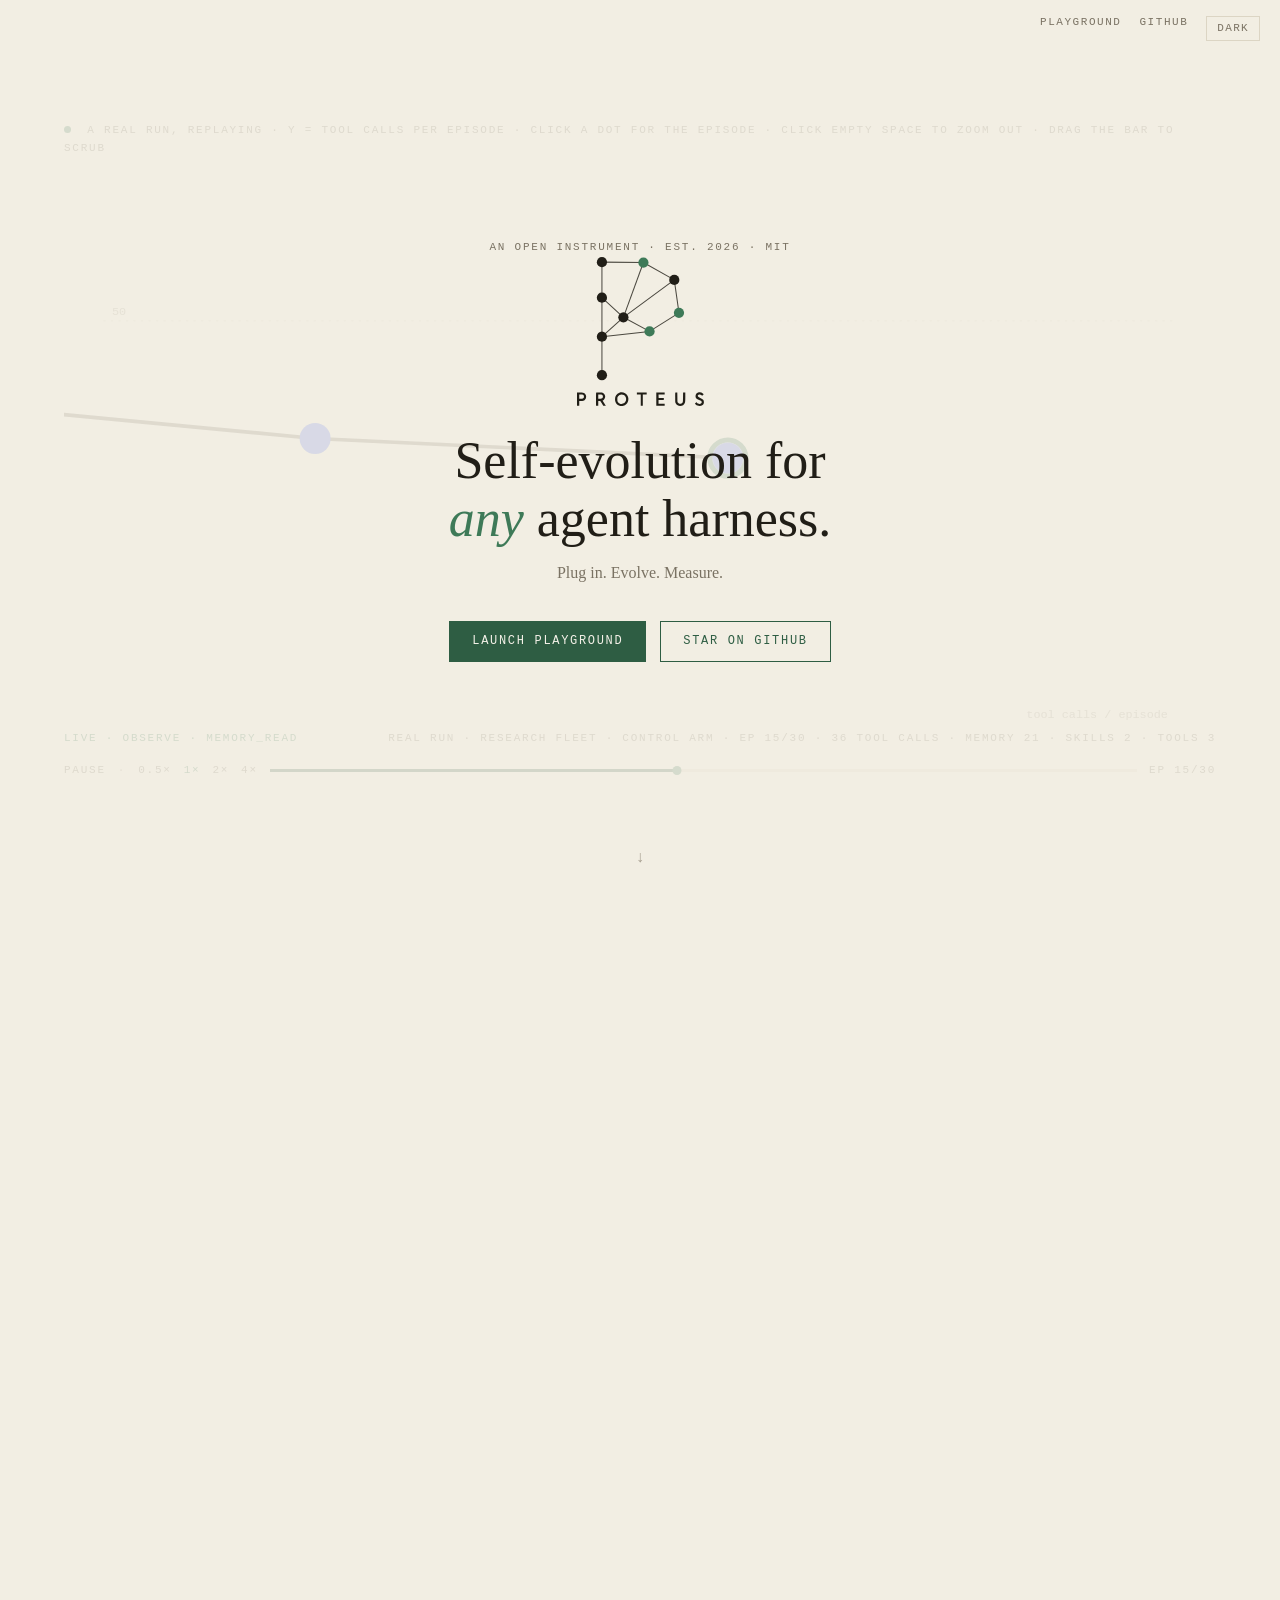
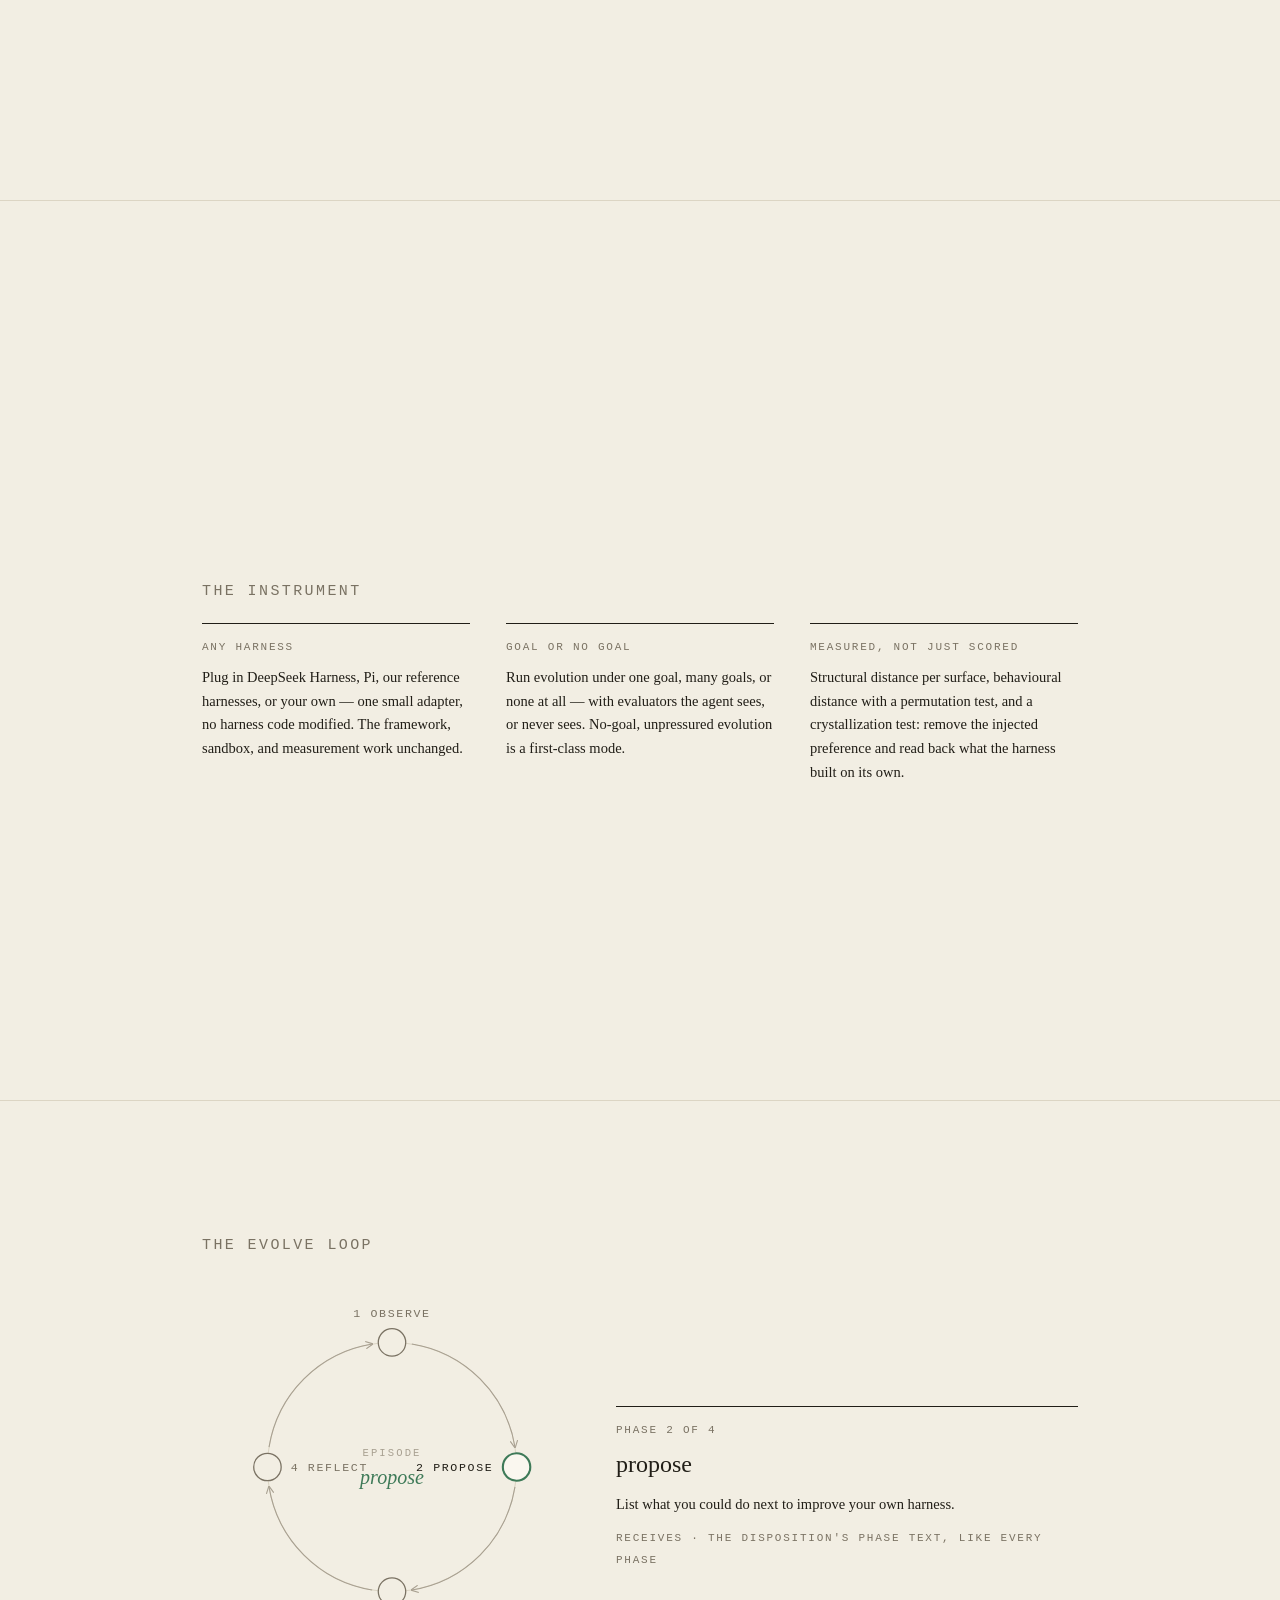
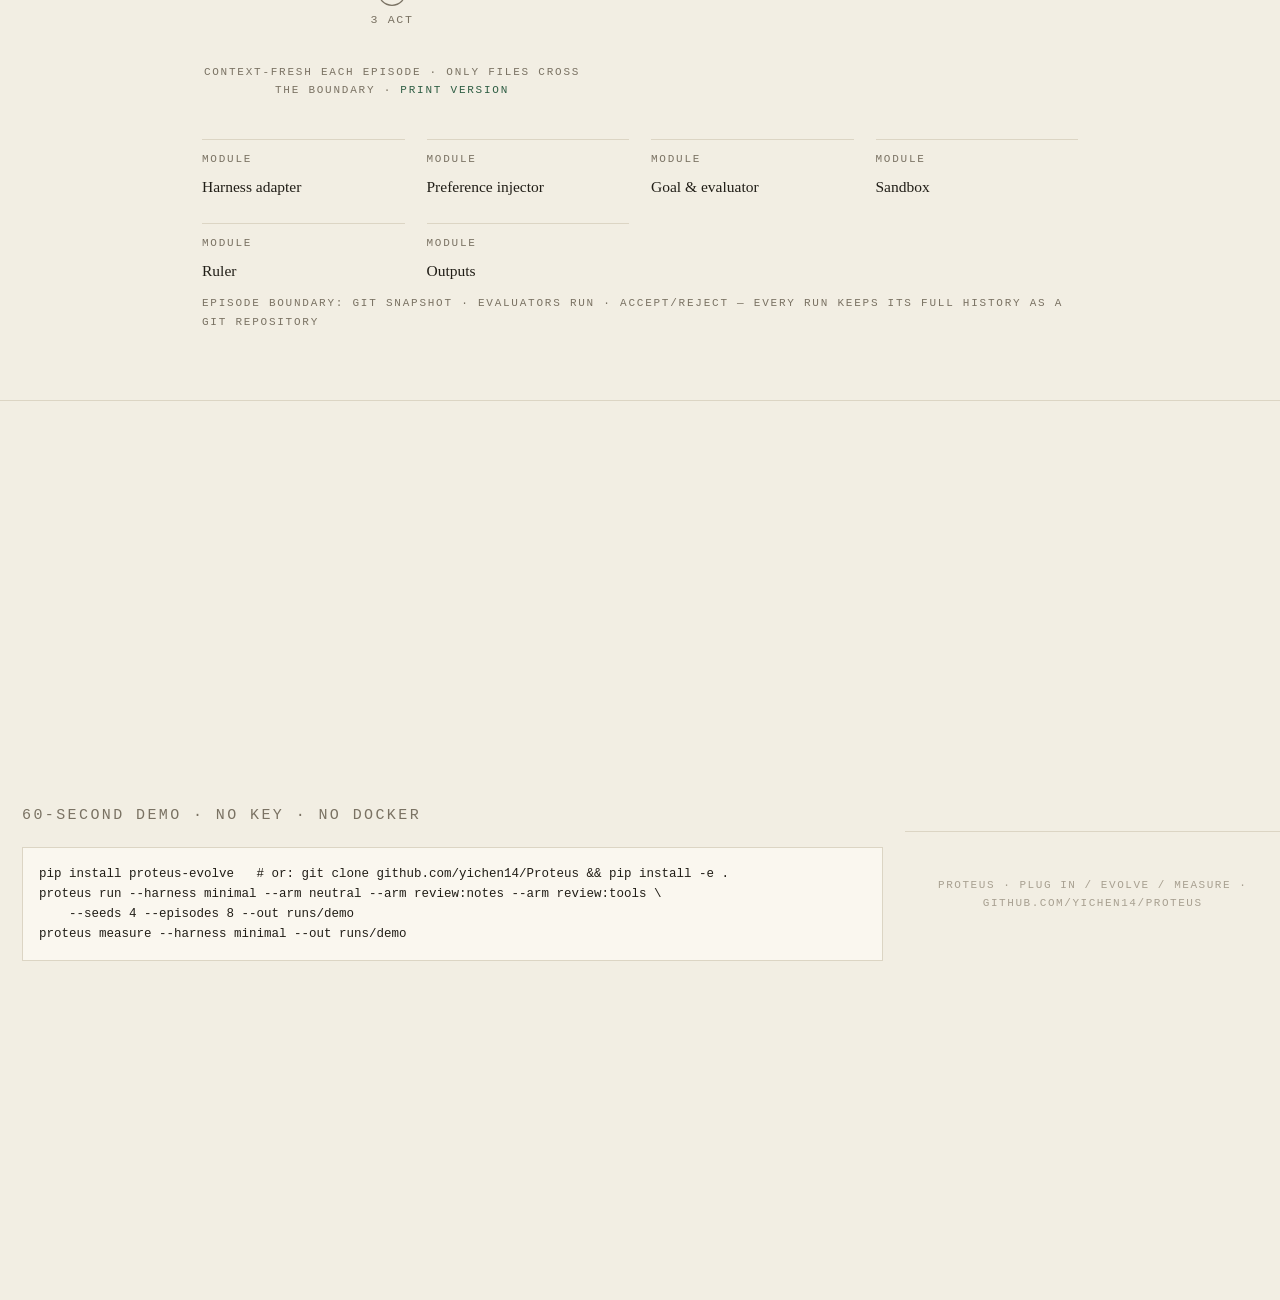
==== web/static/index.html @ ce8473a8 "Episode view: bigger disc, live vs finished, measurement that accrues, prompt beside the dot Four th" ====
<!doctype html>
<html lang="en">
<head>
<meta charset="utf-8">
<meta name="viewport" content="width=device-width, initial-scale=1">
<title>Proteus — self-evolution for any agent harness</title>
<link rel="stylesheet" href="assets/site.css">
<style>
html { scroll-snap-type:y mandatory }
section.snap { height:100vh; scroll-snap-align:start; position:relative;
  display:flex; flex-direction:column; align-items:center; justify-content:center }
#corner-nav { position:fixed; top:16px; right:20px; z-index:40; display:flex; gap:18px }
#corner-nav a { font:11px "SF Mono",ui-monospace,monospace; letter-spacing:.14em;
  text-transform:uppercase; color:var(--soft) }
#corner-nav a:hover { color:var(--anchor) }

/* the full-viewport stage: behind the hero, front for the trace section */
#stage { position:fixed; inset:0; z-index:1; opacity:.16; pointer-events:none;
  transition:opacity .8s cubic-bezier(.32,.72,0,1);
  display:flex; flex-direction:column; justify-content:center; padding:8vh 5vw }
body.trace-front #stage { opacity:1; pointer-events:auto }
#traj { width:100%; max-height:62vh; display:block }
#traj .axis { stroke:var(--rule) }
#traj .tline { stroke:var(--soft); fill:none; stroke-width:1.2 }
#traj circle { cursor:pointer }
#traj circle.cur { animation:breathe 3.4s cubic-bezier(.4,0,.6,1) infinite;
  transform-box:fill-box; transform-origin:50% 50%; will-change:transform,opacity }
@keyframes breathe {
  0%,100% { transform:scale(.8);  opacity:.5 }
  50%     { transform:scale(1.9); opacity:1 }
}
#traj circle.halo { fill:none; stroke:var(--anchor-hi); stroke-width:2;
  transform-box:fill-box; transform-origin:50% 50%; pointer-events:none;
  animation:halo 3.4s cubic-bezier(.4,0,.6,1) infinite }
@keyframes halo {
  0%,100% { transform:scale(1);   opacity:.5 }
  50%     { transform:scale(3.2); opacity:0 }
}
#stage-cap { display:flex; justify-content:space-between; gap:20px; flex-wrap:wrap }
#tick-line { min-height:20px; color:var(--anchor-hi) }
#live-card { position:absolute; width:min(330px, 34vw); pointer-events:none;
  opacity:0; transition:opacity .5s; border-left:2px solid var(--anchor-hi);
  padding:2px 0 2px 14px }
body.trace-front #live-card { opacity:1 }
#live-card .lc-prompt { font:italic 15px/1.5 "Iowan Old Style",Palatino,Georgia,serif;
  color:var(--ink); margin:6px 0 10px }
#live-card .lc-sub { color:var(--dim) }
#live-card .art { font:12px/1.7 "SF Mono",ui-monospace,monospace; color:var(--soft);
  white-space:nowrap; overflow:hidden; text-overflow:ellipsis }
#live-card .art b { color:var(--anchor-hi); font-weight:400 }
.hero-sec { z-index:2; text-align:center; pointer-events:none }
.hero-sec > * { pointer-events:auto }
.hero-sec .down { position:absolute; bottom:30px; left:50%;
  transform:translateX(-50%); color:var(--dim); animation:bob 2.4s infinite;
  pointer-events:none }
@keyframes bob { 0%,100%{transform:translate(-50%,0)} 50%{transform:translate(-50%,8px)} }
@keyframes pulse { 0%,100%{opacity:1} 50%{opacity:.25} }
@media (prefers-reduced-motion: reduce) {
  .hero-sec .down, #traj circle.cur, #traj circle.halo, .sp-dot { animation:none }
  #traj circle.halo { display:none } }
.trace-hint { position:absolute; top:9vh; left:5vw; z-index:2; pointer-events:none;
  opacity:0; transition:opacity .8s }
body.trace-front .trace-hint { opacity:1 }
.rest { position:relative; z-index:2; background:var(--bg) }
section.page { height:100vh; scroll-snap-align:start; overflow-y:auto;
  display:flex; align-items:center; background:var(--bg);
  border-top:1px solid var(--rule); position:relative; z-index:2 }
section.page > .wrap { width:100% }
.sp-dot { width:7px; height:7px; border-radius:50%; background:var(--anchor-hi);
  display:inline-block; margin-right:8px;
  animation:breathe-dot 3.4s cubic-bezier(.4,0,.6,1) infinite }
@keyframes breathe-dot {
  0%,100% { transform:scale(.62); opacity:.5;  box-shadow:0 0 0 0 var(--anchor-hi) }
  50%     { transform:scale(1.15); opacity:1;  box-shadow:0 0 9px 1px var(--anchor-hi) }
}
</style>
</head>
<body>
<nav id="corner-nav">
  <a href="playground.html">Playground</a>
  <a href="https://github.com/yichen14/Proteus">GitHub</a>
  <button id="theme-btn" type="button" aria-label="switch theme"></button>
</nav>

<div id="stage">
  <div class="micro" style="margin-bottom:14px"><span class="sp-dot"></span>
    a real run, replaying · y = tool calls per episode · click a dot for the episode ·
    click empty space to zoom out · drag the bar to scrub</div>
  <svg id="traj" viewBox="0 0 1000 520" aria-label="evolution trajectory">
    <g id="tj-overlay"></g><g id="tj-world"></g></svg>
  <div id="live-card">
    <div class="micro"><span class="sp-dot"></span><span id="lc-head"></span></div>
    <div class="lc-prompt" id="lc-prompt"></div>
    <div class="micro lc-sub">acting on</div>
    <div id="lc-arts"></div>
  </div>
  <div id="stage-cap">
    <span class="micro" id="tick-line"></span>
    <span class="micro" id="case-foot"></span>
  </div>
  <div id="transport">
    <a href="#" id="pp" class="micro tbtn">pause</a>
    <span class="micro tsep">·</span>
    <a href="#" class="micro tbtn spd" data-s="0.5">0.5×</a>
    <a href="#" class="micro tbtn spd on" data-s="1">1×</a>
    <a href="#" class="micro tbtn spd" data-s="2">2×</a>
    <a href="#" class="micro tbtn spd" data-s="4">4×</a>
    <div id="scrub"><i id="scrub-fill"></i><b id="scrub-knob"></b></div>
    <span class="micro" id="scrub-lab"></span>
  </div>
</div>

<section class="snap hero-sec">
  <div class="kicker micro">an open instrument · est. 2026 · MIT</div>
  <svg class="mark lockup" viewBox="0 0 621 734" role="img" aria-label="Proteus">
  <title>Proteus</title>
  <style>
    .mark line { stroke: currentColor; stroke-width: 5; opacity: .8; stroke-linecap: round }
    .mark circle { fill: currentColor }
    .mark circle.a { fill: var(--logo-accent, #3E7A58) }
    .mark path { fill: currentColor }
  </style>
  <g transform="translate(92.0 0)">
    <g fill="none">
      <line x1="30" y1="30" x2="233" y2="32"/>
      <line x1="30" y1="30" x2="30" y2="204"/>
      <line x1="233" y1="32" x2="384" y2="117"/>
      <line x1="233" y1="32" x2="135" y2="300"/>
      <line x1="384" y1="117" x2="407" y2="278"/>
      <line x1="384" y1="117" x2="135" y2="300"/>
      <line x1="30" y1="204" x2="135" y2="300"/>
      <line x1="30" y1="204" x2="30" y2="395"/>
      <line x1="407" y1="278" x2="263" y2="369"/>
      <line x1="135" y1="300" x2="263" y2="369"/>
      <line x1="135" y1="300" x2="30" y2="395"/>
      <line x1="263" y1="369" x2="30" y2="395"/>
      <line x1="30" y1="395" x2="30" y2="583"/>
    </g>
    <circle cx="30" cy="30" r="25"/>
    <circle cx="233" cy="32" r="25" class="a"/>
    <circle cx="384" cy="117" r="25"/>
    <circle cx="30" cy="204" r="25"/>
    <circle cx="407" cy="278" r="25" class="a"/>
    <circle cx="135" cy="300" r="25"/>
    <circle cx="263" cy="369" r="25" class="a"/>
    <circle cx="30" cy="395" r="25"/>
    <circle cx="30" cy="583" r="25"/>
  </g>
  <g transform="translate(0.0 667.0)">
    <g transform="translate(-18.000000,77.058488) scale(0.100000,-0.100000)">
      <path d="M2253 751 c-135 -46 -213 -162 -213 -316 0 -229 195 -380 413 -321
207 56 305 296 199 490 -75 137 -246 200 -399 147z m225 -117 c78 -46 126
-165 102 -256 -50 -191 -291 -237 -398 -76 -24 38 -27 50 -27 132 0 84 2 94
29 134 67 98 190 126 294 66z"/>
      <path d="M6108 760 c-76 -23 -128 -95 -128 -177 0 -86 50 -139 175 -188 90
-35 114 -50 126 -82 21 -55 -35 -113 -107 -113 -35 0 -112 37 -127 61 -17 27
-28 24 -66 -15 l-33 -34 42 -41 c89 -86 249 -96 336 -19 48 42 64 77 64 138 0
100 -36 140 -180 201 -94 39 -120 62 -120 106 0 75 119 97 184 34 l32 -31 38
39 37 38 -42 37 c-61 52 -151 70 -231 46z"/>
      <path d="M180 435 l0 -325 55 0 55 0 0 120 0 120 83 0 c98 0 146 12 187 47 94
78 93 245 -1 315 -54 40 -93 48 -240 48 l-139 0 0 -325z m290 210 c37 -19 50
-43 50 -92 -1 -73 -46 -103 -152 -103 l-78 0 0 105 0 105 75 0 c48 0 87 -6
105 -15z"/>
      <path d="M1118 754 c-5 -4 -8 -151 -8 -326 l0 -318 55 0 55 0 0 120 0 120 49
0 49 0 74 -120 73 -120 63 0 64 0 -23 38 c-13 20 -49 77 -80 127 l-58 89 39
23 c49 30 90 108 90 173 0 62 -35 127 -89 165 -42 30 -44 30 -194 33 -84 2
-155 0 -159 -4z m281 -108 c49 -26 66 -99 35 -145 -24 -34 -74 -51 -149 -51
l-65 0 0 105 0 105 75 0 c46 0 87 -6 104 -14z"/>
      <path d="M3110 710 l0 -50 95 0 95 0 0 -275 0 -275 50 0 50 0 0 275 0 275 95
0 95 0 0 50 0 50 -240 0 -240 0 0 -50z"/>
      <path d="M4060 435 l0 -325 205 0 205 0 0 50 0 50 -150 0 -150 0 0 90 0 89
128 3 127 3 3 47 3 47 -128 3 -128 3 -3 83 -3 82 151 0 150 0 0 50 0 50 -205
0 -205 0 0 -325z"/>
      <path d="M4988 753 c-2 -5 -4 -111 -3 -238 1 -220 2 -232 24 -278 97 -198 393
-174 456 37 11 37 15 105 15 268 l0 218 -54 0 -55 0 -3 -232 c-3 -209 -5 -236
-22 -261 -54 -80 -178 -79 -228 2 -22 34 -23 48 -26 264 l-4 227 -48 0 c-27 0
-50 -3 -52 -7z"/>
    </g>
  </g>
</svg>
  <h1 style="font-size:clamp(30px,4.6vw,52px);font-weight:400;line-height:1.12;
    margin:26px auto 12px;max-width:20ch;text-wrap:balance">
    Self-evolution for <em style="font-style:italic;color:var(--anchor-hi)">any</em>
    agent harness.</h1>
  <div class="slog" style="color:var(--soft)">Plug in. Evolve. Measure.</div>
  <div class="cta" style="margin-top:34px;display:flex;gap:14px;justify-content:center">
    <a class="btn primary" href="playground.html">Launch Playground</a>
    <a class="btn" href="https://github.com/yichen14/Proteus">Star on GitHub</a>
  </div>
  <div class="down">↓</div>
</section>

<section class="snap" id="trace-sec">
  <div class="trace-hint">
    <div class="micro">the specimen · research fleet · control arm — no goal,
      no injected preference</div>
    <div class="micro" style="margin-top:4px;color:var(--dim)">click any dot to step
      inside an episode · scroll on for the instrument</div>
  </div>
</section>

<section class="page"><div class="wrap">
  <h2>The instrument</h2>
  <div class="grid">
    <div class="card">
      <h3>Any harness</h3>
      Plug in DeepSeek Harness, Pi, our reference harnesses, or your own — one small
      adapter, no harness code modified. The framework, sandbox, and measurement work
      unchanged.
    </div>
    <div class="card">
      <h3>Goal or no goal</h3>
      Run evolution under one goal, many goals, or none at all — with evaluators the agent
      sees, or never sees. No-goal, unpressured evolution is a first-class mode.
    </div>
    <div class="card">
      <h3>Measured, not just scored</h3>
      Structural distance per surface, behavioural distance with a permutation test, and a
      crystallization test: remove the injected preference and read back what the harness
      built on its own.
    </div>
  </div>

  
  </div></section>

<section class="page"><div class="wrap">
  <h2>The evolve loop</h2>
  <div class="loop-wrap">
    <div class="loop-stage">
      <svg id="loop-svg" viewBox="0 0 360 360" aria-label="observe, propose, act, reflect cycle">
        <circle cx="180" cy="180" r="118" fill="none" stroke="var(--rule)" stroke-width="1"/>
        <g id="loop-arrows"></g>
        <g id="loop-nodes"></g>
        <text x="180" y="170" text-anchor="middle" class="loop-ep micro">EPISODE</text>
        <text x="180" y="196" text-anchor="middle" id="loop-phase" class="loop-cur"></text>
      </svg>
      <div class="micro" style="text-align:center; margin-top:6px">
        context-fresh each episode · only files cross the boundary ·
        <a href="assets/proteus-architecture.png">print version</a></div>
    </div>
    <div class="loop-detail">
      <div class="micro" id="d-kind"></div>
      <div class="d-title" id="d-title"></div>
      <p id="d-body"></p>
      <div class="micro" id="d-plug"></div>
    </div>
  </div>

  <div class="mod-rail" id="mods"></div>
  <div class="micro" style="margin-top:10px">episode boundary: git snapshot · evaluators
  run · accept/reject — every run keeps its full history as a git repository</div>

<style>
.loop-wrap { display:grid; grid-template-columns:minmax(280px,380px) 1fr; gap:34px;
  align-items:center }
@media (max-width:760px){ .loop-wrap { grid-template-columns:1fr } }
#loop-svg { width:100%; display:block }
.loop-ep { fill:var(--dim); font-size:10px; letter-spacing:.2em }
.loop-cur { fill:var(--anchor-hi); font-size:19px;
  font-family:"Iowan Old Style",Palatino,Georgia,serif; font-style:italic }
.loop-node { cursor:pointer }
.loop-node circle { fill:var(--bg); stroke:var(--soft); stroke-width:1.2;
  transition:all .25s }
.loop-node text { fill:var(--soft); font-size:11px; letter-spacing:.14em;
  font-family:"SF Mono",ui-monospace,monospace; text-transform:uppercase }
.loop-node.on circle { stroke:var(--anchor-hi); stroke-width:2; fill:var(--panel) }
.loop-node.on text { fill:var(--ink) }
.loop-node.lit circle { stroke:var(--anchor-hi); stroke-dasharray:3 3 }
#loop-arrows path { stroke:var(--dim); fill:none; stroke-width:1;
  marker-end:url(#arr) }
.loop-detail { border-top:1px solid var(--ink); padding-top:14px; min-height:150px }
.d-title { font-size:24px; margin:6px 0 8px;
  font-family:"Iowan Old Style",Palatino,Georgia,serif }
.loop-detail p { font-size:14.5px; margin-bottom:10px }
#d-plug { line-height:2 }
.mod-rail { display:grid; grid-template-columns:repeat(auto-fit,minmax(200px,1fr));
  gap:22px; margin-top:40px }
.mod { border-top:1px solid var(--rule); padding-top:10px; cursor:pointer;
  transition:border-color .2s }
.mod:hover, .mod.on { border-top-color:var(--anchor) }
.mod .micro { display:block; margin-bottom:6px }
.mod .m-name { font-size:15.5px;
  font-family:"Iowan Old Style",Palatino,Georgia,serif }
</style>
<script>
const PHASES = [
  {k:"observe", body:"Take stock of the harness you woke up in — what is here, what state it is in.",
   plug:"receives · evaluator scores from the last episode, when visibility = observe"},
  {k:"propose", body:"List what you could do next to improve your own harness.",
   plug:"receives · the disposition's phase text, like every phase"},
  {k:"act", body:"Pick one proposal and carry it out by editing your own harness.",
   plug:"receives · the goal text, when a goal is configured"},
  {k:"reflect", body:"Decide what to carry forward. Only files survive to the next episode.",
   plug:"followed by · git snapshot → evaluators → accept/reject"},
];
const MODS = [
  {n:"Harness adapter", lit:[0,1,2,3],
   b:"One small class runs the four phases on any harness — minimal, llm, dsh, pi, aki, or yours via --harness module:Class. No harness code modified.",
   p:"runs · every phase"},
  {n:"Preference injector", lit:[0,1,2,3],
   b:"A removable disposition installed at episode 0: review:<surface>, record:<surface>, or custom text — carried as a marked block the harness reads natively.",
   p:"touches · every phase, removable for the swap test"},
  {n:"Goal & evaluator", lit:[0,2],
   b:"No goal, one goal, or many. Evaluators score every episode; the agent sees the score in observe — or never. An outer loop can reject regressions.",
   p:"goal → act · visible scores → observe"},
  {n:"Sandbox", lit:[2],
   b:"Episodes run in prepared, pinned containers (environments/): the harness in the image, the evolving workspace always a mount, network declared per environment.",
   p:"contains · act, where authored code runs"},
  {n:"Ruler", lit:[3],
   b:"Structural distance per surface, behavioural distance with a permutation test, and crystallization: remove the disposition, read back what survived.",
   p:"reads · every episode boundary, same ruler for every condition"},
  {n:"Outputs", lit:[3],
   b:"One git commit per episode — export or push the evolution history. A live tracker shows progress and the identity fabric while the sweep runs.",
   p:"emits · git history + live fabric"},
];
const CX=180, CY=180, R=118;
const pos = i => { const a = -Math.PI/2 + i*Math.PI/2;
  return [CX+R*Math.cos(a), CY+R*Math.sin(a)]; };
const nodesG = document.getElementById("loop-nodes");
const arrowsG = document.getElementById("loop-arrows");
const svg = document.getElementById("loop-svg");
svg.insertAdjacentHTML("afterbegin",
  `<defs><marker id="arr" viewBox="0 0 8 8" refX="7" refY="4" markerWidth="7"
    markerHeight="7" orient="auto"><path d="M0,0 L8,4 L0,8" fill="none"
    stroke="var(--dim)" stroke-width="1.2"/></marker></defs>`);
PHASES.forEach((p,i) => {
  const [x,y] = pos(i);
  const g = document.createElementNS("http://www.w3.org/2000/svg","g");
  g.setAttribute("class","loop-node"); g.dataset.i = i;
  const ly = i===0 ? y-24 : i===2 ? y+30 : y+4;
  const lx = i===1 ? x-22 : i===3 ? x+22 : x;      // side labels sit inside the circle
  const anch = i===1 ? "end" : i===3 ? "start" : "middle";
  g.innerHTML = `<circle cx="${x}" cy="${y}" r="13"/>
    <text x="${lx}" y="${ly}" text-anchor="${anch}">${i+1} ${p.k}</text>`;
  g.addEventListener("click", () => { manual = true; setPhase(i); });
  nodesG.appendChild(g);
  const [x2,y2] = pos((i+1)%4);
  const a1 = -Math.PI/2 + i*Math.PI/2 + 0.16, a2 = a1 + Math.PI/2 - 0.32;
  const p1 = [CX+R*Math.cos(a1), CY+R*Math.sin(a1)];
  const p2 = [CX+R*Math.cos(a2), CY+R*Math.sin(a2)];
  const path = document.createElementNS("http://www.w3.org/2000/svg","path");
  path.setAttribute("d",
    `M${p1[0]},${p1[1]} A${R},${R} 0 0 1 ${p2[0]},${p2[1]}`);
  arrowsG.appendChild(path);
});
let cur = 0, manual = false;
function setPhase(i, fromMod) {
  cur = i;
  [...nodesG.children].forEach((g,j) => {
    g.classList.toggle("on", j===i);
    if (!fromMod) g.classList.remove("lit");
  });
  const p = PHASES[i];
  document.getElementById("loop-phase").textContent = p.k;
  if (!fromMod) {
    document.getElementById("d-kind").textContent = `phase ${i+1} of 4`;
    document.getElementById("d-title").textContent = p.k;
    document.getElementById("d-body").textContent = p.body;
    document.getElementById("d-plug").textContent = p.plug;
    [...document.querySelectorAll(".mod")].forEach(m => m.classList.remove("on"));
  }
}
const modsDiv = document.getElementById("mods");
MODS.forEach((m,mi) => {
  const d = document.createElement("div");
  d.className = "mod";
  d.innerHTML = `<span class="micro">module</span>
    <span class="m-name">${m.n}</span>`;
  const show = () => {
    document.getElementById("d-kind").textContent = "module";
    document.getElementById("d-title").textContent = m.n;
    document.getElementById("d-body").textContent = m.b;
    document.getElementById("d-plug").textContent = m.p;
    [...document.querySelectorAll(".mod")].forEach(x => x.classList.remove("on"));
    d.classList.add("on");
    [...nodesG.children].forEach((g,j) =>
      g.classList.toggle("lit", m.lit.includes(j)));
    manual = true;
  };
  d.addEventListener("mouseenter", () => {
    [...nodesG.children].forEach((g,j) =>
      g.classList.toggle("lit", m.lit.includes(j)));
  });
  d.addEventListener("mouseleave", () => {
    if (!d.classList.contains("on"))
      [...nodesG.children].forEach(g => g.classList.remove("lit"));
  });
  d.addEventListener("click", show);
  modsDiv.appendChild(d);
});
setPhase(0);
if (!matchMedia("(prefers-reduced-motion: reduce)").matches)
  setInterval(() => { if (!manual) setPhase((cur+1)%4); }, 2600);
</script>

  
  </div></section>

<section class="page"><div class="wrap">
  <h2>60-second demo · no key · no docker</h2>
  <pre class="cmd">pip install proteus-evolve   # or: git clone github.com/yichen14/Proteus && pip install -e .
proteus run --harness minimal --arm neutral --arm review:notes --arm review:tools \
    --seeds 4 --episodes 8 --out runs/demo
proteus measure --harness minimal --out runs/demo</pre>
</div>


  <footer class="site">Proteus · plug in / evolve / measure ·
<a href="https://github.com/yichen14/Proteus">github.com/yichen14/Proteus</a></footer></section>


<div id="dome-overlay">
  <div class="dome-top">
    <span class="micro" id="dome-title"></span>
    <span class="dome-nav">
      <a href="#" id="dome-prev">‹ prev</a>
      <a href="#" id="dome-next">next ›</a>
      <a href="#" id="dome-close">✕ close</a>
    </span>
  </div>
  <div class="dome-body">
    <div class="disc" id="dome">
      <div class="micro" id="dome-phase"></div>
      <div class="prompt" id="dome-prompt"></div>
      <div id="dome-feed"></div>
    </div>
    <div class="dome-panels">
      <div class="dome-side">
        <h3>setup</h3>
        <div class="kv" id="dome-setup"></div>
      </div>
      <div class="dome-side">
        <h3>measurement · this episode</h3>
        <div class="kv" id="dome-meas"></div>
      </div>
    </div>
  </div>
</div>



<style>
:root { --s-memory:#4F6DF5 }
.case { display:block; max-width:660px; margin:52px auto 0; text-align:left;
  border:1px solid var(--rule); background:var(--panel); padding:16px 18px 12px;
  text-decoration:none; color:var(--ink) }
.case:hover { border-color:var(--anchor); text-decoration:none }
.sp-head { display:flex; align-items:center; gap:8px; margin-bottom:10px }
.sp-dot { width:7px; height:7px; border-radius:50%; background:var(--anchor-hi);
  animation:pulse 1.6s ease-in-out infinite; flex:none }
@keyframes pulse { 0%,100%{opacity:1} 50%{opacity:.25} }
@media (prefers-reduced-motion: reduce){ .sp-dot{animation:none} }
#traj { width:100%; display:block }
#traj .axis { stroke:var(--rule) }
#traj .tline { stroke:var(--soft); fill:none; stroke-width:1 }
#traj circle { cursor:pointer }
#traj circle.cur { animation:breathe 3.4s cubic-bezier(.4,0,.6,1) infinite;
  transform-box:fill-box; transform-origin:50% 50%; will-change:transform,opacity }
@keyframes breathe {
  0%,100% { transform:scale(.8);  opacity:.5 }
  50%     { transform:scale(1.9); opacity:1 }
}
#traj circle.halo { fill:none; stroke:var(--anchor-hi); stroke-width:2;
  transform-box:fill-box; transform-origin:50% 50%; pointer-events:none;
  animation:halo 3.4s cubic-bezier(.4,0,.6,1) infinite }
@keyframes halo {
  0%,100% { transform:scale(1);   opacity:.5 }
  50%     { transform:scale(3.2); opacity:0 }
}
#tick-line { min-height:17px; color:var(--anchor-hi) }
.sp-foot { margin-top:8px; color:var(--dim) }
#transport { display:flex; align-items:center; gap:12px; margin-top:14px }
.tbtn { color:var(--soft) } .tbtn:hover { color:var(--anchor); text-decoration:none }
.tbtn.on { color:var(--anchor-hi) }
.tsep { color:var(--dim) }
#scrub { flex:1; height:14px; display:flex; align-items:center; cursor:pointer;
  position:relative; min-width:160px; touch-action:none }
#scrub::before { content:""; position:absolute; left:0; right:0; height:3px;
  background:var(--rule) }
#scrub-fill { position:absolute; left:0; height:3px; background:var(--anchor);
  width:0 }
#scrub-knob { position:absolute; width:9px; height:9px; border-radius:50%;
  background:var(--anchor-hi); transform:translateX(-50%); left:0 }

#dome-overlay { position:fixed; inset:0; background:var(--bg); z-index:50;
  display:flex; flex-direction:column; padding:18px 22px; overflow-y:auto;
  visibility:hidden; opacity:0;
  transition:opacity .45s cubic-bezier(.32,.72,0,1), visibility 0s .45s }
#dome-overlay.on { visibility:visible; opacity:1; transition:opacity .45s
  cubic-bezier(.32,.72,0,1) }
#dome-overlay .dome-top, #dome-overlay .dome-body { opacity:0;
  transform:translateY(12px);
  transition:opacity .5s cubic-bezier(.32,.72,0,1), transform .5s
  cubic-bezier(.32,.72,0,1) }
#dome-overlay.in .dome-top, #dome-overlay.in .dome-body { opacity:1;
  transform:none }
#zoom-ghost { position:fixed; border-radius:50%; border:1px solid var(--soft);
  background:var(--panel); z-index:60; pointer-events:none;
  transition:all .62s cubic-bezier(.32,.72,0,1) }
@media (prefers-reduced-motion: reduce) {
  #dome-overlay, #dome-overlay .dome-top, #dome-overlay .dome-grid,
  #zoom-ghost { transition:none } }
.dome-top { display:flex; justify-content:space-between; align-items:center;
  margin-bottom:8px }
.dome-nav a { margin-left:18px; font:12px "SF Mono",ui-monospace,monospace;
  letter-spacing:.1em; text-transform:uppercase }
.dome-body { flex:1; position:relative; display:flex; align-items:center }
.disc { --R:min(96vh, 54vw); position:absolute; left:-1px; top:50%;
  transform:translateY(-50%); width:var(--R); height:calc(2*var(--R));
  border-radius:0 var(--R) var(--R) 0; overflow:hidden;
  display:flex; flex-direction:column; justify-content:center;
  padding:0 12% 0 4%; color:#F8F7F2 }
.disc .micro { color:rgba(255,255,255,.72) }
#dome-phase { letter-spacing:.3em; margin-bottom:8px }
.disc .prompt { font:italic 14.5px/1.5 "Iowan Old Style",Palatino,Georgia,serif;
  color:rgba(255,255,255,.82); margin-bottom:16px; max-width:46ch }
#dome-feed { max-height:66%; overflow-y:auto; font:13px/1.85 "SF Mono",
  ui-monospace,monospace; scrollbar-width:none }
#dome-feed::-webkit-scrollbar { display:none }
#dome-feed.live { mask-image:linear-gradient(to bottom, transparent, black 14%) }
#dome-feed .st.now { background:rgba(255,255,255,.14); border-radius:3px }
#dome-feed .st { display:flex; gap:10px; align-items:baseline; white-space:nowrap;
  overflow:hidden }
#dome-feed .st .ph { color:rgba(255,255,255,.5); width:60px; flex:none;
  font-size:10px; text-transform:uppercase; letter-spacing:.08em }
#dome-feed .st .tl { color:#fff; flex:none }
#dome-feed .st .tg { color:rgba(255,255,255,.66); overflow:hidden;
  text-overflow:ellipsis }
#dome-feed .st.w .tl { text-decoration:underline; text-underline-offset:3px }
.dome-panels { margin-left:calc(min(96vh,54vw) + 3vw); flex:1;
  display:grid; grid-template-columns:1fr 1fr; gap:34px; max-width:760px;
  padding-right:3vw }
.dome-side .kv { font-size:13.5px }
.dome-side .kv .micro { display:block; margin:10px 0 1px }
@media (max-width:820px) {
  .disc { --R:min(56vh,80vw) }
  .dome-panels { margin-left:calc(min(56vh,80vw) + 4vw); grid-template-columns:1fr;
    overflow-y:auto; max-height:88vh }
}
.meas-bar { height:5px; background:var(--anchor); margin:3px 0 8px }
</style>

<script src="assets/case-data.js"></script>
<script>
(() => {
  const C = window.CASE, EPS = C.episodes, N = EPS.length;
  const SURF = {memory:"var(--s-memory)", skills:"var(--s-skills)", tools:"var(--s-tools)"};
  const WRITE = /write|edit|update|append/;
  // the framework's four phase prompts, verbatim (this arm adds no disposition or goal
  // text, so what the agent receives is exactly this)
  const PROMPTS = {
    observe: "Take stock of the harness you woke up in: what is here, what state it is in.",
    propose: "List what you could do next to improve your own harness.",
    act: "Pick one of your proposals and carry it out by editing your own harness.",
    reflect: "Decide what to carry forward. Only files survive to the next episode.",
  };
  const reduced = () => matchMedia("(prefers-reduced-motion: reduce)").matches;

  // ---- world geometry: x = episode, y = tool calls (fixed scale)
  const SP = 160, PADX = 90, VH = 520, TOP = 70, BOT = VH - 70;
  const tcMax = Math.max(...EPS.map(e => e.steps.length));
  const Y_MAX = Math.ceil(tcMax / 25) * 25;
  const px = i => PADX + i * SP;
  const py = i => BOT - (EPS[i].steps.length / Y_MAX) * (BOT - TOP);
  const WORLD_W = PADX * 2 + (N - 1) * SP;

  const world = document.getElementById("tj-world");
  const overlay = document.getElementById("tj-overlay");
  world.innerHTML = `<polyline id="tj-line" fill="none" stroke="var(--soft)"
      stroke-width="1.4" points=""/>
    <line id="tj-grow" stroke="var(--anchor-hi)" stroke-width="1.6"
      x1="0" y1="0" x2="0" y2="0" opacity="0"/>
    <circle id="tj-halo" class="halo" r="7" cx="-999" cy="-999"/>
    <g id="tj-dots"></g>`;
  const dots = document.getElementById("tj-dots");
  const dom = i => {
    const e = EPS[i], p0 = i ? EPS[i-1].units : {memory:0,skills:0,tools:0};
    let best = null, bd = 0;
    for (const s of Object.keys(e.units)) {
      const d = e.units[s] - (p0[s]||0); if (d > bd) { bd = d; best = s; }
    }
    return best ? SURF[best] : "var(--s-none)";
  };
  EPS.forEach((e, i) => {
    const c = document.createElementNS("http://www.w3.org/2000/svg", "circle");
    c.setAttribute("cx", px(i)); c.setAttribute("cy", py(i)); c.setAttribute("r", 6);
    c.setAttribute("fill", dom(i)); c.dataset.i = i; c.style.display = "none";
    c.addEventListener("click", ev => { ev.stopPropagation();
      openDome(i, ev.currentTarget); });
    dots.appendChild(c);
  });

  // ---- 2D camera on the world group
  const S_FOLLOW = 1000 / (SP * 2.6);            // ~2.4x: two-three dots in frame
  const S_OVER = Math.min(1000 / WORLD_W, 1) * 0.96;
  let mode = "follow";
  let cam = {x: px(0), y: py(0), s: S_FOLLOW};
  let tgt = {x: px(0), y: py(0), s: S_FOLLOW};
  function styleForMode() {
    const over = mode === "over";
    [...dots.children].forEach(c => c.setAttribute("r", over ? 16 : 6));
    document.getElementById("tj-line").setAttribute("stroke-width", over ? 4 : 1.4);
    document.getElementById("tj-grow").setAttribute("stroke-width", over ? 4.5 : 1.6);
  }
  function applyCam() {
    world.setAttribute("transform",
      `translate(${500 - cam.s * cam.x} ${260 - cam.s * cam.y}) scale(${cam.s})`);
    // y gridlines live in screen space, mapped through the camera
    const rows = [0, Y_MAX/2, Y_MAX].map(v => {
      const wy = BOT - (v / Y_MAX) * (BOT - TOP);
      return {v, sy: 260 + cam.s * (wy - cam.y)};
    }).filter(r => r.sy > 26 && r.sy < VH - 8);
    overlay.innerHTML = rows.map(r =>
      `<line x1="0" x2="1000" y1="${r.sy}" y2="${r.sy}" stroke="var(--rule)"
         stroke-dasharray="2 5"/>
       <text x="8" y="${r.sy - 5}" fill="var(--dim)" font-size="11"
         font-family="SF Mono,ui-monospace,monospace">${r.v}</text>`).join("")
      + `<text x="992" y="${VH-10}" text-anchor="end" fill="var(--dim)" font-size="11"
         font-family="SF Mono,ui-monospace,monospace">tool calls / episode</text>`;
  }

  // ---- the player: a virtual clock the user can pause, scale, and scrub
  const EP_MS = 30000, LINE_MS = 3800, DWELL = EP_MS - LINE_MS;
  const CYCLE = N * EP_MS;
  let vt = 14 * EP_MS;                       // enter at episode 15
  let playing = true, speed = 1, lastNow = performance.now();
  const grow = document.getElementById("tj-grow");
  const lineEl = document.getElementById("tj-line");
  function syncLine(upto) {
    lineEl.setAttribute("points",
      EPS.slice(0, upto + 1).map((_, k) => `${px(k)},${py(k)}`).join(" "));
  }
  let lastEp = -1, lastStep = -1;
  function setCur(i) {
    cur = i;
    [...dots.children].forEach((c, k) => {
      c.style.display = k <= i ? "" : "none";
      c.classList.toggle("cur", k === i);
    });
    syncLine(i);
    const halo = document.getElementById("tj-halo");
    if (halo) { halo.setAttribute("cx", px(i)); halo.setAttribute("cy", py(i)); }
    const u = EPS[i].units;
    document.getElementById("case-foot").textContent =
      `${C.meta.kind} · ep ${EPS[i].ep}/${N} · ${EPS[i].steps.length} tool calls · ` +
      `memory ${u.memory} · skills ${u.skills} · tools ${u.tools}`;
  }
  let cur = 0;
  const ease = k => k < .5 ? 2*k*k : 1 - Math.pow(-2*k + 2, 2) / 2;

  // ---- main loop: everything is a pure function of the playhead
  function frame(now) {
    const dt = Math.min((now || performance.now()) - lastNow, 250);
    lastNow = now || performance.now();
    if (playing) vt = (vt + dt * speed) % CYCLE;
    const t = vt;
    const ep = Math.floor(t / EP_MS);
    const intra = t - ep * EP_MS;
    if (ep !== lastEp) { setCur(ep); lastEp = ep; lastStep = -1; }
    const flying = intra > DWELL && ep < N - 1;
    if (flying) {
      const e = ease((intra - DWELL) / LINE_MS);
      const tx = px(ep) + (px(ep+1) - px(ep)) * e;
      const ty = py(ep) + (py(ep+1) - py(ep)) * e;
      grow.setAttribute("x1", px(ep)); grow.setAttribute("y1", py(ep));
      grow.setAttribute("x2", tx); grow.setAttribute("y2", ty);
      grow.setAttribute("opacity", 1);
      if (mode === "follow") { tgt.x = tx; tgt.y = ty; }
      if (lastStep !== -2) {
        document.getElementById("tick-line").textContent =
          `live · episode ${EPS[ep+1].ep} begins…`;
        lastStep = -2;
      }
    } else {
      grow.setAttribute("opacity", 0);
      if (mode === "follow") { tgt.x = px(ep); tgt.y = py(ep); }
      const steps = EPS[ep].steps;
      if (steps.length) {
        const si = Math.min(steps.length - 1,
          Math.floor(intra / DWELL * steps.length));
        if (si !== lastStep) {
          const [ph, tool, tg] = steps[si];
          document.getElementById("tick-line").textContent =
            `live · ${ph} · ${tool}${tg ? " → " + tg : ""}`;
          lastStep = si;
        }
      }
    }
    paintLiveCard(ep, intra, flying);
    const a = reduced() ? 1 : 0.055;
    cam.x += (tgt.x - cam.x) * a;
    cam.y += (tgt.y - cam.y) * a;
    cam.s += (tgt.s - cam.s) * a;
    applyCam();
    paintTransport(ep);
    requestAnimationFrame(frame);
  }

  // ---- the card that rides beside the evolving dot
  const card = document.getElementById("live-card");
  function paintLiveCard(ep, intra, flying) {
    if (mode !== "follow") { card.style.opacity = 0; return; }
    card.style.opacity = "";
    const svg = document.getElementById("traj");
    const box = svg.getBoundingClientRect();
    const sx = box.left + (500 + cam.s * (px(ep) - cam.x)) * box.width / 1000;
    const sy = box.top + (260 + cam.s * (py(ep) - cam.y)) * box.height / 520;
    const stage = document.getElementById("stage").getBoundingClientRect();
    card.style.left = Math.min(sx - stage.left + 34, stage.width - 360) + "px";
    card.style.top  = Math.max(sy - stage.top - 40, 8) + "px";

    const e = EPS[ep], steps = e.steps;
    const k = flying ? steps.length
      : Math.max(1, Math.min(steps.length,
          Math.round(intra / DWELL * steps.length)));
    const ph = steps[k - 1] ? steps[k - 1][0] : "observe";
    document.getElementById("lc-head").textContent =
      flying ? `episode ${e.ep} complete` : `episode ${e.ep} · ${ph} · step ${k}/${steps.length}`;
    document.getElementById("lc-prompt").textContent = flying ? "" : (PROMPTS[ph] || "");
    // artefacts: the write-type calls made so far, most recent first
    const arts = steps.slice(0, k).filter(s => WRITE.test(s[1]))
      .slice(-4).reverse()
      .map(s => `<div class="art"><b>${s[1]}</b> ${s[2] || ""}</div>`).join("");
    document.getElementById("lc-arts").innerHTML =
      arts || '<div class="art">— nothing written yet —</div>';
  }

  // ---- transport: pause, speed, drag-to-scrub (the dome feed shares these)
  const ppBtn = document.getElementById("pp");
  ppBtn.addEventListener("click", e => { e.preventDefault(); e.stopPropagation();
    playing = !playing; ppBtn.textContent = playing ? "pause" : "play"; });
  document.querySelectorAll(".spd").forEach(b =>
    b.addEventListener("click", e => { e.preventDefault(); e.stopPropagation();
      speed = parseFloat(b.dataset.s);
      document.querySelectorAll(".spd").forEach(x => x.classList.toggle("on", x === b));
    }));
  const scrub = document.getElementById("scrub");
  let scrubbing = false;
  function scrubTo(clientX) {
    const r = scrub.getBoundingClientRect();
    const f = Math.min(Math.max((clientX - r.left) / (r.width || 1), 0), 0.9999);
    vt = f * CYCLE;
  }
  scrub.addEventListener("pointerdown", e => { e.stopPropagation();
    scrubbing = true;
    try { scrub.setPointerCapture(e.pointerId); } catch (err) {}
    scrubTo(e.clientX); });
  scrub.addEventListener("pointermove", e => { if (scrubbing) scrubTo(e.clientX); });
  scrub.addEventListener("pointerup", () => scrubbing = false);
  scrub.addEventListener("click", e => e.stopPropagation());
  function paintTransport(ep) {
    const f = vt / CYCLE;
    document.getElementById("scrub-fill").style.width = (f * 100) + "%";
    document.getElementById("scrub-knob").style.left = (f * 100) + "%";
    document.getElementById("scrub-lab").textContent = `ep ${ep + 1}/${N}`;
  }

  // ---- interactions: dots open the dome; empty space toggles overview
  document.getElementById("traj").addEventListener("click", () => {
    if (mode === "follow") {
      mode = "over";
      tgt = {x: (PADX + WORLD_W - PADX) / 2, y: (TOP + BOT) / 2 + 30, s: S_OVER};
    } else {
      mode = "follow";
      tgt = {x: px(cur), y: py(cur), s: S_FOLLOW};
    }
    styleForMode();
  });

  // ---- the dome (episode detail) --------------------------------------------
  const ov = document.getElementById("dome-overlay");
  let domeEp = 0, feedTimer = null;
  const EASE_MS = 620;
  function ghostRect(el) {
    const r = el.getBoundingClientRect();
    return {left: r.left, top: r.top, w: r.width, h: r.height};
  }
  function flyGhost(from, to, color, then) {
    const g = document.createElement("div");
    g.id = "zoom-ghost";
    Object.assign(g.style, {left: from.left+"px", top: from.top+"px",
      width: from.w+"px", height: from.h+"px", opacity: 1,
      background: color, border: "none"});
    document.body.appendChild(g);
    requestAnimationFrame(() => requestAnimationFrame(() => {
      Object.assign(g.style, {left: to.left+"px", top: to.top+"px",
        width: to.w+"px", height: to.h+"px"});
    }));
    setTimeout(() => { g.style.opacity = 0; then && then(); }, EASE_MS);
    setTimeout(() => g.remove(), EASE_MS + 500);
  }
  function discCircle() {
    const d = document.getElementById("dome").getBoundingClientRect();
    const R = d.height / 2;
    return {left: d.left - R, top: d.top, w: 2*R, h: 2*R};
  }
  function openDome(i, dotEl) {
    domeEp = i; renderDome();
    ov.classList.add("on");
    if (reduced() || !dotEl) { ov.classList.add("in"); return; }
    flyGhost(ghostRect(dotEl), discCircle(), dom(i),
      () => ov.classList.add("in"));
  }
  function closeDome() {
    clearInterval(feedTimer);
    const dot = dots.children[domeEp];
    const visible = dot && dot.style.display !== "none";
    ov.classList.remove("in");
    if (!reduced() && visible) {
      flyGhost(discCircle(), ghostRect(dot), dom(domeEp), null);
    }
    ov.classList.remove("on");
  }
  // how far into episode `i` the playhead is, 0..1 (1 = finished)
  function progressOf(i) {
    const t0 = vt - i * EP_MS;
    if (t0 <= 0) return 0;
    if (t0 >= DWELL) return 1;
    return t0 / DWELL;
  }
  function isLive(i) { return Math.floor(vt / EP_MS) === i; }

  function measHTML(e, k, live) {
    // k = steps taken so far; a finished episode reports its final state, a running one
    // reports only what has happened, because the rest has not happened yet
    const steps = e.steps.slice(0, k);
    const counts = {};
    steps.forEach(s => counts[s[1]] = (counts[s[1]] || 0) + 1);
    const top = Object.entries(counts).sort((a, b) => b[1] - a[1]).slice(0, 5);
    const mx = top.length ? top[0][1] : 1;
    const writes = steps.filter(s => WRITE.test(s[1])).length;
    const surf = [...new Set(steps.map(s => s[2]).filter(Boolean))].slice(0, 4);
    const phases = [...new Set(steps.map(s => s[0]))];
    return `
      <span class="micro">${live ? "state so far · episode still running"
                                 : "state after this episode"}</span>
      ${live ? `phases done: ${phases.join(" › ") || "—"}`
             : `memory ${e.units.memory} · skills ${e.units.skills} · tools ${e.units.tools}`}
      <span class="micro">${live ? "Δ so far" : "Δ this episode"}</span>
      ${live ? `${writes} write-type calls`
             : `+${e.d.a} added · ${e.d.r} revised · ${e.d.d} dropped`}
      <span class="micro">tool calls</span>${k}${live ? ` / ${e.steps.length}` : ""}
      <span class="micro">files touched</span>${surf.join(", ") || "—"}
      <span class="micro">top tools</span>` +
      (top.map(([tl, n]) => `<div>${tl} · ${n}
        <div class="meas-bar" style="width:${Math.round(100 * n / mx)}%"></div></div>`)
        .join("") || "<div class='micro'>—</div>");
  }

  function stepHTML(s, now) {
    const [ph, tool, tg] = s;
    return `<div class="st${WRITE.test(tool) ? " w" : ""}${now ? " now" : ""}">
      <span class="ph">${ph}</span><span class="tl">${tool}</span>
      <span class="tg">${tg || ""}</span></div>`;
  }

  function renderDome() {
    const e = EPS[domeEp];
    const live = isLive(domeEp);
    document.getElementById("dome").style.background = dom(domeEp);
    document.getElementById("dome-title").textContent =
      `episode ${e.ep} of ${N} · ${live ? "running now" : "completed"} · ${C.meta.kind}`;
    const m = C.meta;
    document.getElementById("dome-setup").innerHTML = [
      ["harness", m.harness], ["model", m.model], ["arm", m.arm],
      ["goal", m.goal], ["sandbox", m.sandbox], ["note", m.disclosure],
    ].map(([k, v]) => `<span class="micro">${k}</span>${v}`).join("");

    const feed = document.getElementById("dome-feed");
    clearInterval(feedTimer);
    feed.classList.toggle("live", live);

    if (!live) {
      // a finished episode is a record, not a performance: show all of it, at rest
      document.getElementById("dome-phase").textContent =
        e.steps.length ? e.steps[e.steps.length - 1][0].toUpperCase() : "";
      feed.innerHTML = e.steps.map(s => stepHTML(s, false)).join("");
      document.getElementById("dome-prompt").textContent = "";
      document.getElementById("dome-meas").innerHTML = measHTML(e, e.steps.length, false);
      return;
    }

    // the live episode tracks the playhead, so pausing or scrubbing moves it too
    const paint = () => {
      const k = Math.max(1, Math.round(progressOf(domeEp) * e.steps.length));
      const shown = e.steps.slice(Math.max(0, k - 16), k);
      feed.innerHTML = shown.map((s, idx) =>
        stepHTML(s, idx === shown.length - 1)).join("");
      feed.scrollTop = feed.scrollHeight;
      const ph = e.steps[k - 1] ? e.steps[k - 1][0] : "observe";
      document.getElementById("dome-phase").textContent = ph.toUpperCase();
      document.getElementById("dome-prompt").textContent = PROMPTS[ph] || "";
      document.getElementById("dome-meas").innerHTML = measHTML(e, k, true);
      if (!isLive(domeEp)) { clearInterval(feedTimer); renderDome(); }  // it just ended
    };
    paint();
    feedTimer = setInterval(paint, 220);
  }

  document.getElementById("dome-close").onclick = e => { e.preventDefault(); closeDome(); };
  document.getElementById("dome-prev").onclick = e => { e.preventDefault();
    if (domeEp > 0) { domeEp--; renderDome(); } };
  document.getElementById("dome-next").onclick = e => { e.preventDefault();
    if (domeEp < N-1) { domeEp++; renderDome(); } };
  document.addEventListener("keydown", e => { if (e.key === "Escape") closeDome(); });

  // ---- go: land wherever the broadcast is right now
  if (reduced()) {
    mode = "over";
    tgt = {x: WORLD_W/2, y: (TOP+BOT)/2, s: S_OVER};
    cam = {...tgt};
    styleForMode();
    [...dots.children].forEach(c => c.style.display = "");
    syncLine(N - 1);
    setCur(N - 1);
    [...dots.children].forEach(c => c.style.display = "");
    applyCam();
  } else {
    styleForMode();
    frame();
  }
})();
</script>
<script>
// stage front/back: the trace takes the foreground while its section is in view
const traceSec = document.getElementById("trace-sec");
new IntersectionObserver(es => {
  es.forEach(e => document.body.classList.toggle("trace-front",
    e.isIntersecting && e.intersectionRatio > .45));
}, {threshold:[.45]}).observe(traceSec);
</script>
<script src="assets/theme.js"></script>
</body>
</html>
---- web/static/assets/site.css ----
/* Proteus site — zine-paper (light) / atlas night-print (dark).
   One chroma anchor (the brand green); surface colors are data channels shared with the
   fleet atlas: notes=ultramarine, tools=signal orange, skills=leaf, instructions=violet. */

:root {
  --bg:#F2EEE3; --panel:#FAF7EF; --ink:#211E17; --soft:#7A7263; --dim:#A8A091;
  --rule:#DCD5C4; --anchor:#2E5D43; --anchor-hi:#3E7A58; --anchor-ink:#F4F1E8;
  --bad:#A8402E;
  --s-notes:#4F6DF5; --s-tools:#E8833A; --s-skills:#3FA96E; --s-instr:#9A7BD6;
  --s-none:#D8D1C0;
}
@media (prefers-color-scheme: dark) {
  :root:not([data-theme="light"]) {
    --bg:#0B0A09; --panel:#141210; --ink:#F4EFE6; --soft:#9C948A; --dim:#5C564E;
    --rule:#2A2621; --anchor:#7FB598; --anchor-hi:#9CCBB0; --anchor-ink:#10140F;
    --bad:#E86A50;
    --s-none:#3A362F;
  }
}
* { box-sizing:border-box; margin:0 }
body { background:var(--bg); color:var(--ink);
  font:16px/1.65 "Iowan Old Style","Palatino Linotype",Palatino,Georgia,serif;
  -webkit-font-smoothing:antialiased }
.mono { font-family:"SF Mono",ui-monospace,Menlo,Consolas,monospace;
  font-variant-numeric:tabular-nums; font-size:13px }
.micro { font-size:11px; letter-spacing:.16em; text-transform:uppercase;
  color:var(--soft); font-family:"SF Mono",ui-monospace,Menlo,monospace }
.wrap { max-width:920px; margin:0 auto; padding:28px 22px }
a { color:var(--anchor); text-decoration:none }
a:hover { text-decoration:underline; text-underline-offset:3px }

header.site { display:flex; align-items:center; gap:14px; padding:16px 22px;
  border-bottom:1px solid var(--rule) }
header.site img { height:30px; background:#fff; padding:2px;
  border:1px solid var(--rule) }
header.site .name { font-weight:400; letter-spacing:.22em; font-size:13px;
  font-family:"SF Mono",ui-monospace,monospace }
header.site nav { margin-left:auto; display:flex; gap:20px }
header.site nav a { font-size:12px; letter-spacing:.12em; text-transform:uppercase;
  font-family:"SF Mono",ui-monospace,monospace; color:var(--soft) }
header.site nav a:hover { color:var(--anchor) }

.hero { text-align:center; padding:11vh 22px 8vh }
.hero .kicker { margin-bottom:26px }
.hero img.logo { width:150px; max-width:46vw; background:#fff; padding:16px;
  border:1px solid var(--rule); box-shadow:0 1px 0 var(--rule) }
.hero h1 { font-size:clamp(30px,4.6vw,52px); font-weight:400; line-height:1.12;
  margin:30px auto 14px; max-width:20ch; text-wrap:balance }
.hero h1 em { font-style:italic; color:var(--anchor-hi) }
.hero .slog { color:var(--soft); font-size:15px; letter-spacing:.05em }
.hero .cta { margin-top:38px; display:flex; gap:14px; justify-content:center;
  flex-wrap:wrap }
.btn { display:inline-block; padding:10px 22px; font-size:12px; letter-spacing:.14em;
  text-transform:uppercase; font-family:"SF Mono",ui-monospace,monospace;
  border:1px solid var(--anchor); color:var(--anchor) }
.btn.primary { background:var(--anchor); color:var(--anchor-ink) }
.btn:hover { text-decoration:none; background:var(--anchor-hi); color:var(--anchor-ink);
  border-color:var(--anchor-hi) }

.grid { display:grid; grid-template-columns:repeat(auto-fit,minmax(240px,1fr)); gap:36px }
.card { border-top:1px solid var(--ink); padding-top:14px }
.card h3 { margin-bottom:10px }
.card p, .card { font-size:14.5px; color:var(--ink) }
h2 { font-size:15px; font-weight:400; letter-spacing:.16em; text-transform:uppercase;
  font-family:"SF Mono",ui-monospace,monospace; color:var(--soft);
  margin:64px 0 18px; }
h3 { font-size:11px; letter-spacing:.16em; text-transform:uppercase;
  color:var(--soft); font-weight:400;
  font-family:"SF Mono",ui-monospace,monospace }

.print { border:1px solid var(--rule); background:var(--panel); padding:14px }
.print img { display:block; max-width:100%; }

label { display:block; margin:12px 0 5px }
label, .muted { font-size:12px; color:var(--soft);
  font-family:"SF Mono",ui-monospace,monospace; letter-spacing:.04em }
input, select, textarea { width:100%; padding:8px 10px; border:1px solid var(--rule);
  border-radius:0; background:var(--panel); color:var(--ink);
  font:14px/1.5 "SF Mono",ui-monospace,Menlo,monospace }
input:focus, select:focus, textarea:focus { outline:none; border-color:var(--anchor) }
textarea { min-height:64px }
.row { display:flex; gap:12px } .row > * { flex:1 }

.formcard { border-top:1px solid var(--ink); padding:14px 0 22px; margin:26px 0 0 }

.tag { display:inline-block; padding:1px 9px; font-size:11px; letter-spacing:.1em;
  text-transform:uppercase; font-family:"SF Mono",ui-monospace,monospace;
  border:1px solid var(--rule); color:var(--soft) }
.tag.done { color:var(--anchor); border-color:var(--anchor) }
.tag.bad { color:var(--bad); border-color:var(--bad) }

table { width:100%; border-collapse:collapse }
th,td { text-align:left; padding:9px 12px; border-top:1px solid var(--rule);
  font-variant-numeric:tabular-nums; font-size:14px }
th { border-top:1px solid var(--ink); color:var(--soft); font-weight:400; font-size:11px;
  text-transform:uppercase; letter-spacing:.14em;
  font-family:"SF Mono",ui-monospace,monospace }
td.mono, td .mono { font-size:12.5px }

.bar { height:4px; background:var(--rule); min-width:100px }
.bar i { display:block; height:4px; background:var(--anchor) }
.bar.err i { background:var(--bad) }

/* identity fabric: one cell per episode, colored by the surface grown most */
.fabric { display:flex; gap:2px; align-items:center }
.fabric i { width:12px; height:16px; background:var(--s-none); display:block }
.legend { display:flex; gap:14px 18px; margin:14px 0 6px; align-items:center;
  flex-wrap:wrap }
.legend .cap { flex-basis:100% }
.tblwrap { overflow-x:auto }
.legend .sw { display:inline-block; width:10px; height:10px; margin-right:6px;
  vertical-align:baseline }

pre.cmd { background:var(--panel); border:1px solid var(--rule); padding:16px;
  overflow-x:auto; font:12.5px/1.6 "SF Mono",ui-monospace,Menlo,monospace }
.banner { border-left:2px solid var(--anchor); padding:8px 14px; margin:14px 0;
  font-size:12.5px; color:var(--soft);
  font-family:"SF Mono",ui-monospace,monospace }
.banner.bad { border-left-color:var(--bad); color:var(--bad) }

footer.site { color:var(--dim); font-size:11px; letter-spacing:.14em;
  text-transform:uppercase; font-family:"SF Mono",ui-monospace,monospace;
  text-align:center; padding:44px 0 30px; border-top:1px solid var(--rule);
  margin-top:72px }
footer.site a { color:var(--dim) }

/* explicit theme choice overrides the OS preference, both ways */
:root[data-theme="dark"] {
  --bg:#0B0A09; --panel:#141210; --ink:#F4EFE6; --soft:#9C948A; --dim:#5C564E;
  --rule:#2A2621; --anchor:#7FB598; --anchor-hi:#9CCBB0; --anchor-ink:#10140F;
  --bad:#E86A50; --s-none:#3A362F;
}
:root[data-theme="light"] {
  --bg:#F2EEE3; --panel:#FAF7EF; --ink:#211E17; --soft:#7A7263; --dim:#A8A091;
  --rule:#DCD5C4; --anchor:#2E5D43; --anchor-hi:#3E7A58; --anchor-ink:#F4F1E8;
  --bad:#A8402E; --s-none:#D8D1C0;
}
:root { --logo-accent: var(--anchor-hi) }

/* the mark is a vector that inherits ink colour — no plate, no white box */
.mark { color: var(--ink); display: block; overflow: visible }
header.site .mark { height: 26px; width: auto }
.hero .mark, .hero-sec .mark { height: 116px; width: auto; margin: 0 auto }
.hero-sec .mark.lockup, .hero .mark.lockup { height: 150px }

/* theme toggle */
#theme-btn { background: none; border: 1px solid var(--rule); color: var(--soft);
  font: 11px/1 "SF Mono", ui-monospace, monospace; letter-spacing: .12em;
  text-transform: uppercase; padding: 6px 10px; cursor: pointer }
#theme-btn:hover { color: var(--anchor); border-color: var(--anchor) }
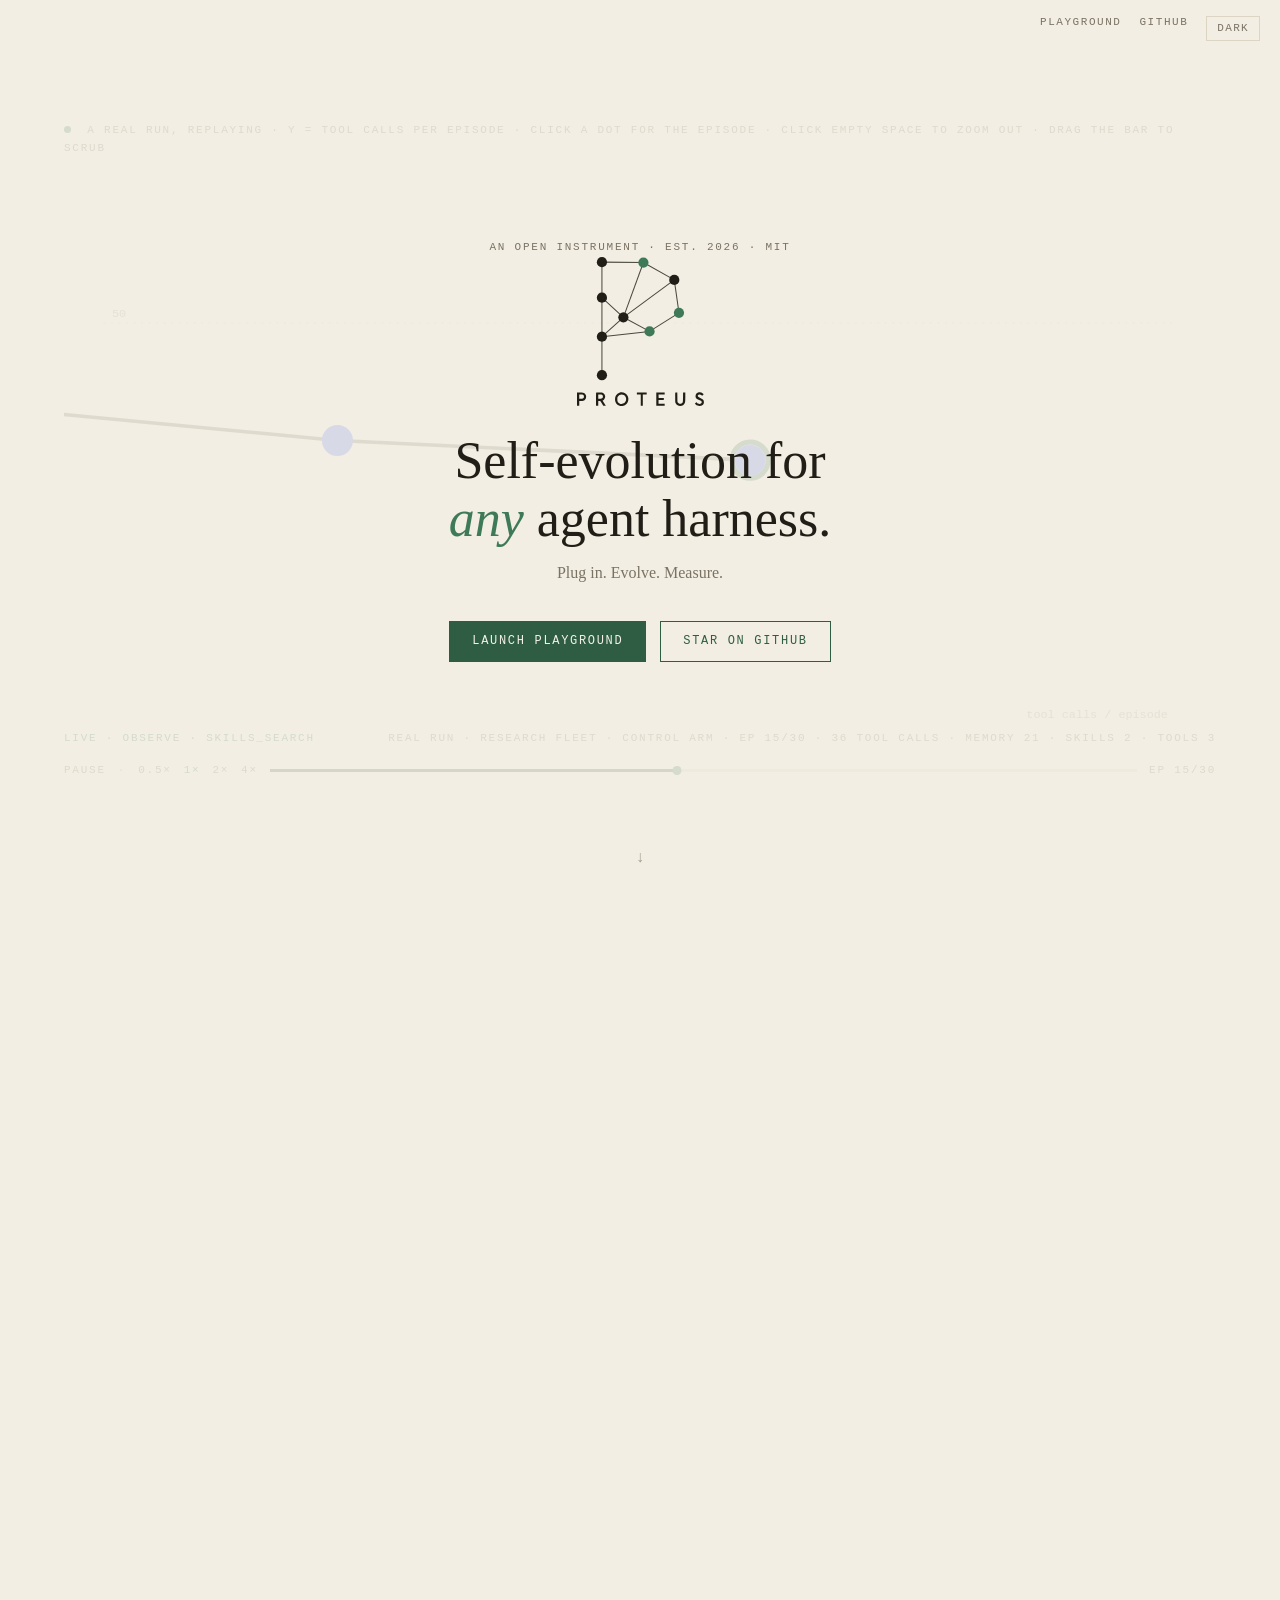
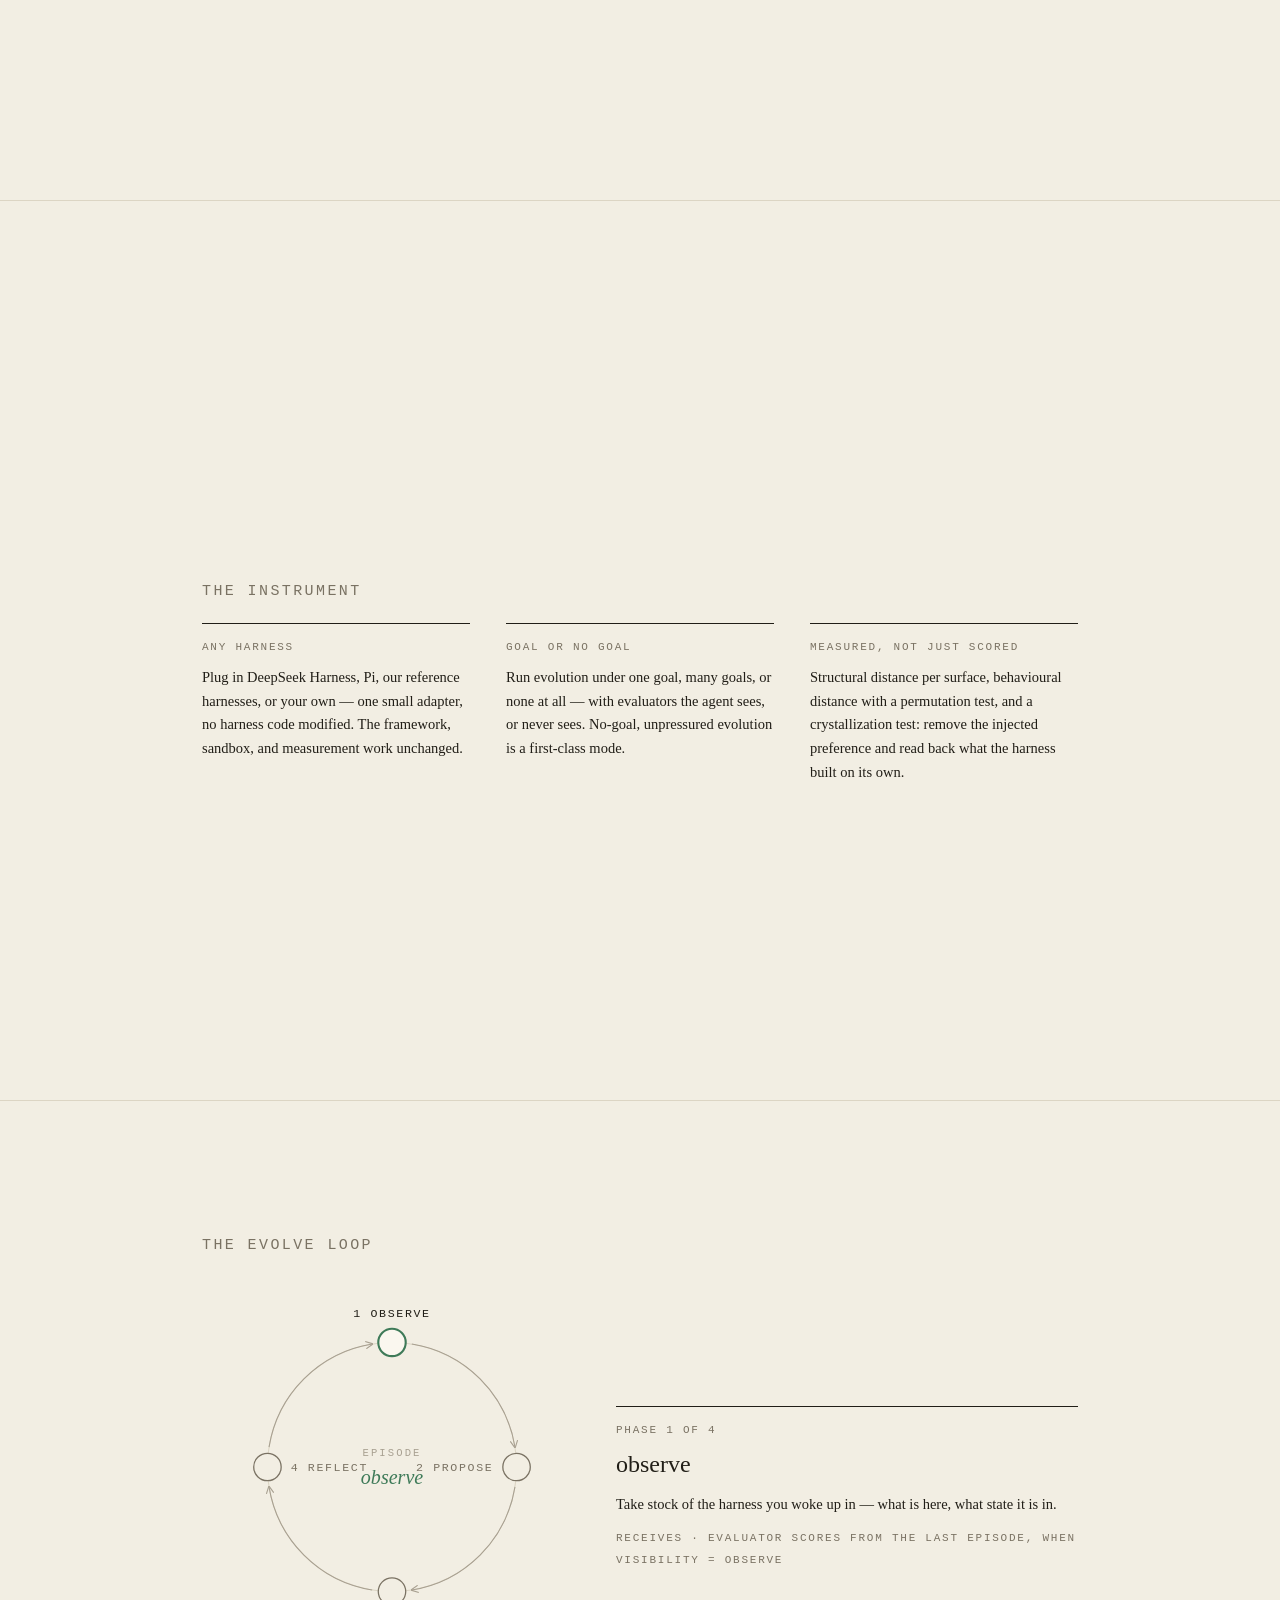
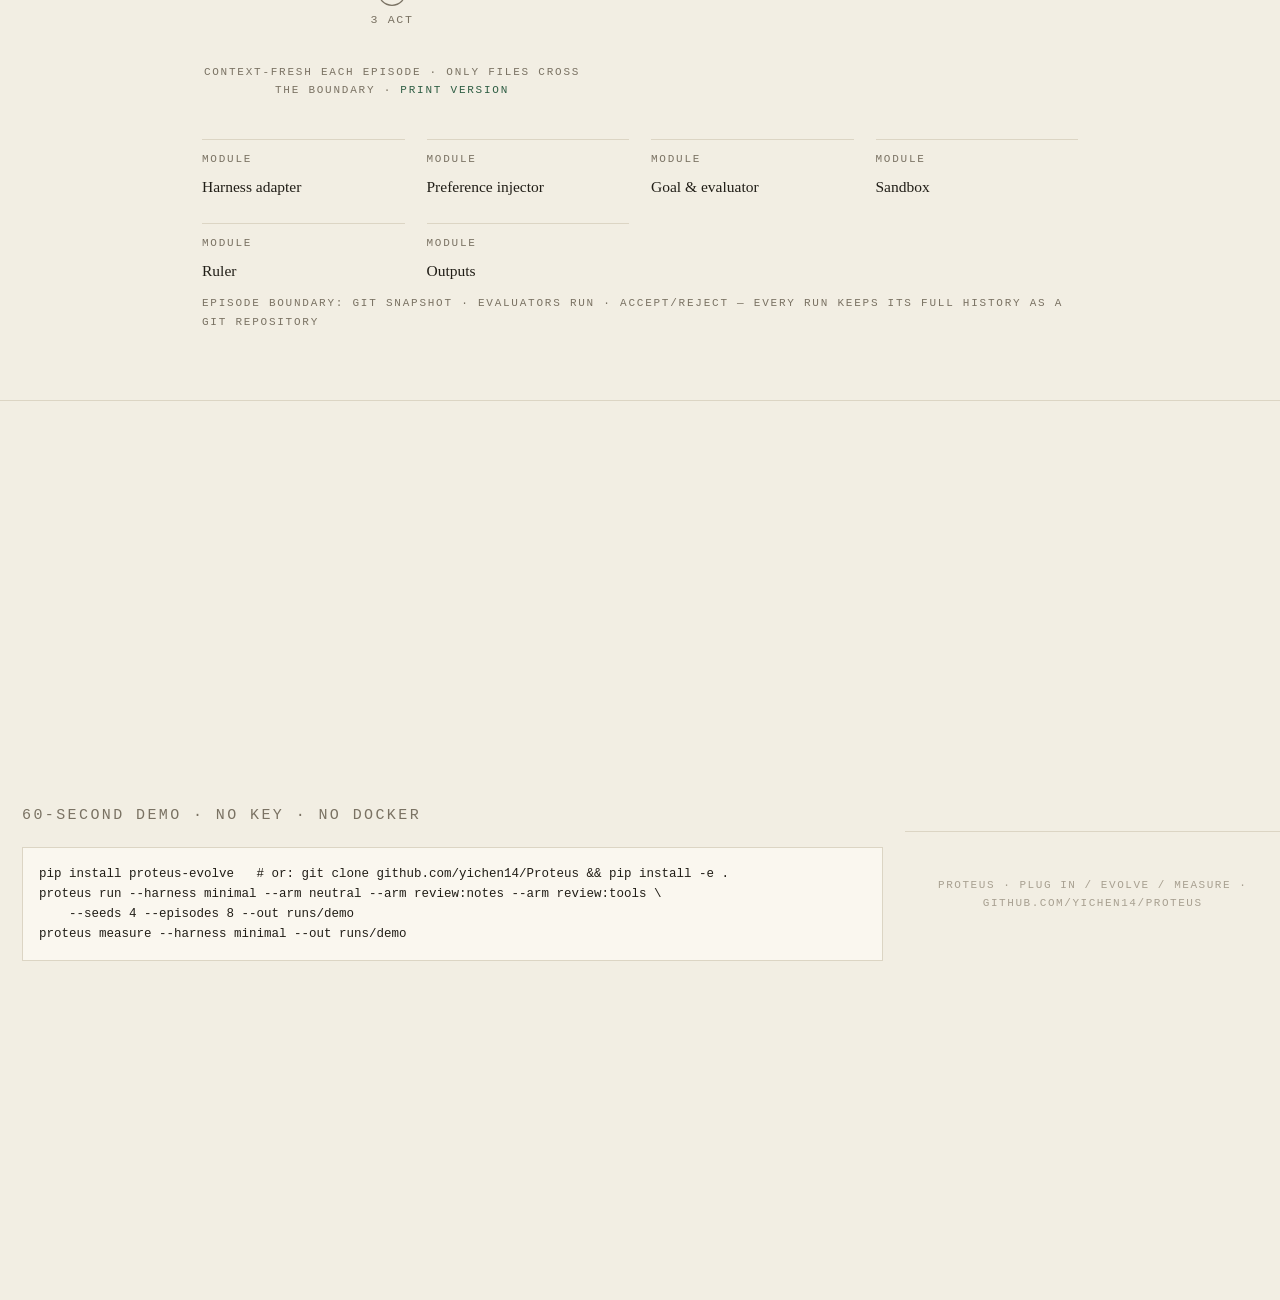
==== commit 3ae5725b: "Pin the specimen caption to the trace screen The stage it labels is position:fixed, but the caption " ====
--- a/web/static/index.html
+++ b/web/static/index.html
@@ -58,9 +58,10 @@
 @media (prefers-reduced-motion: reduce) {
   .hero-sec .down, #traj circle.cur, #traj circle.halo, .sp-dot { animation:none }
   #traj circle.halo { display:none } }
-.trace-hint { position:absolute; top:9vh; left:5vw; z-index:2; pointer-events:none;
-  opacity:0; transition:opacity .8s }
-body.trace-front .trace-hint { opacity:1 }
+.trace-hint { position:fixed; top:9vh; left:5vw; z-index:3; pointer-events:none;
+  opacity:0; visibility:hidden;
+  transition:opacity .8s cubic-bezier(.32,.72,0,1), visibility 0s .8s }
+body.trace-front .trace-hint { opacity:1; visibility:visible; transition-delay:0s }
 .rest { position:relative; z-index:2; background:var(--bg) }
 section.page { height:100vh; scroll-snap-align:start; overflow-y:auto;
   display:flex; align-items:center; background:var(--bg);
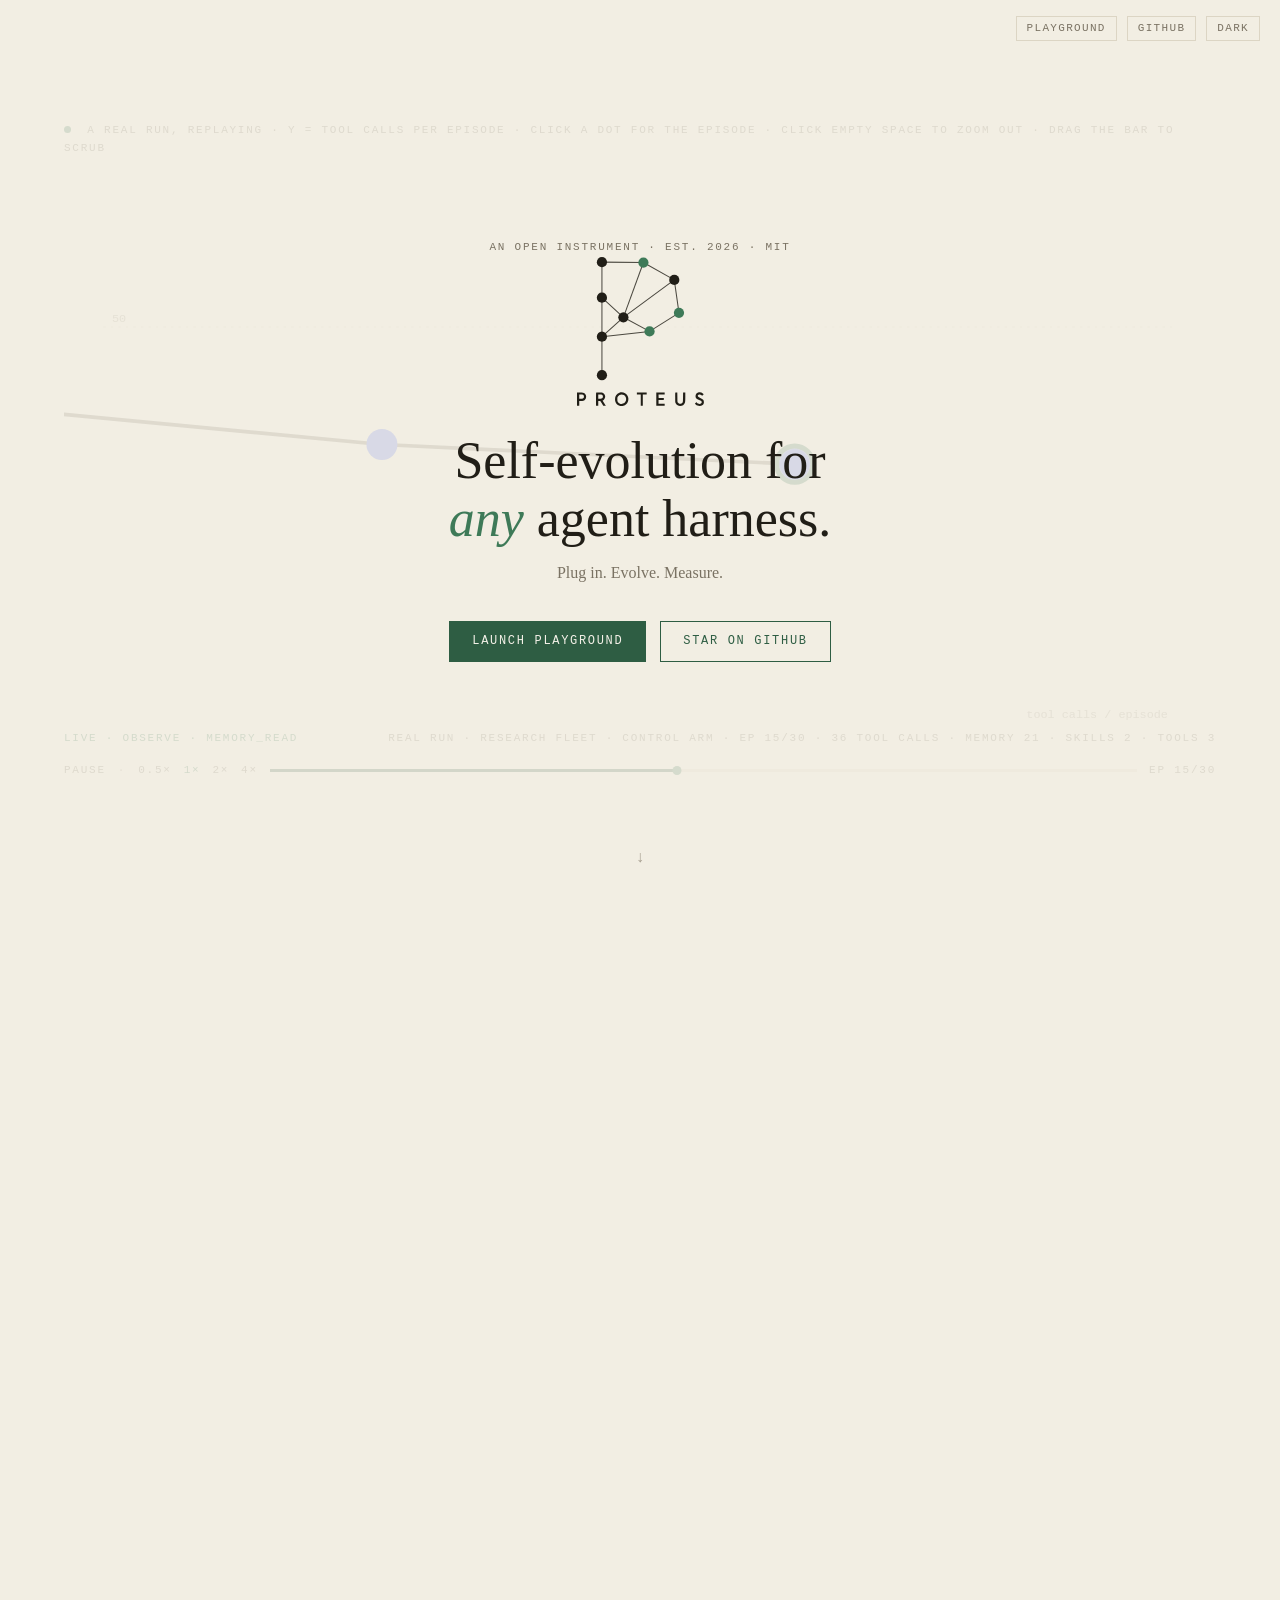
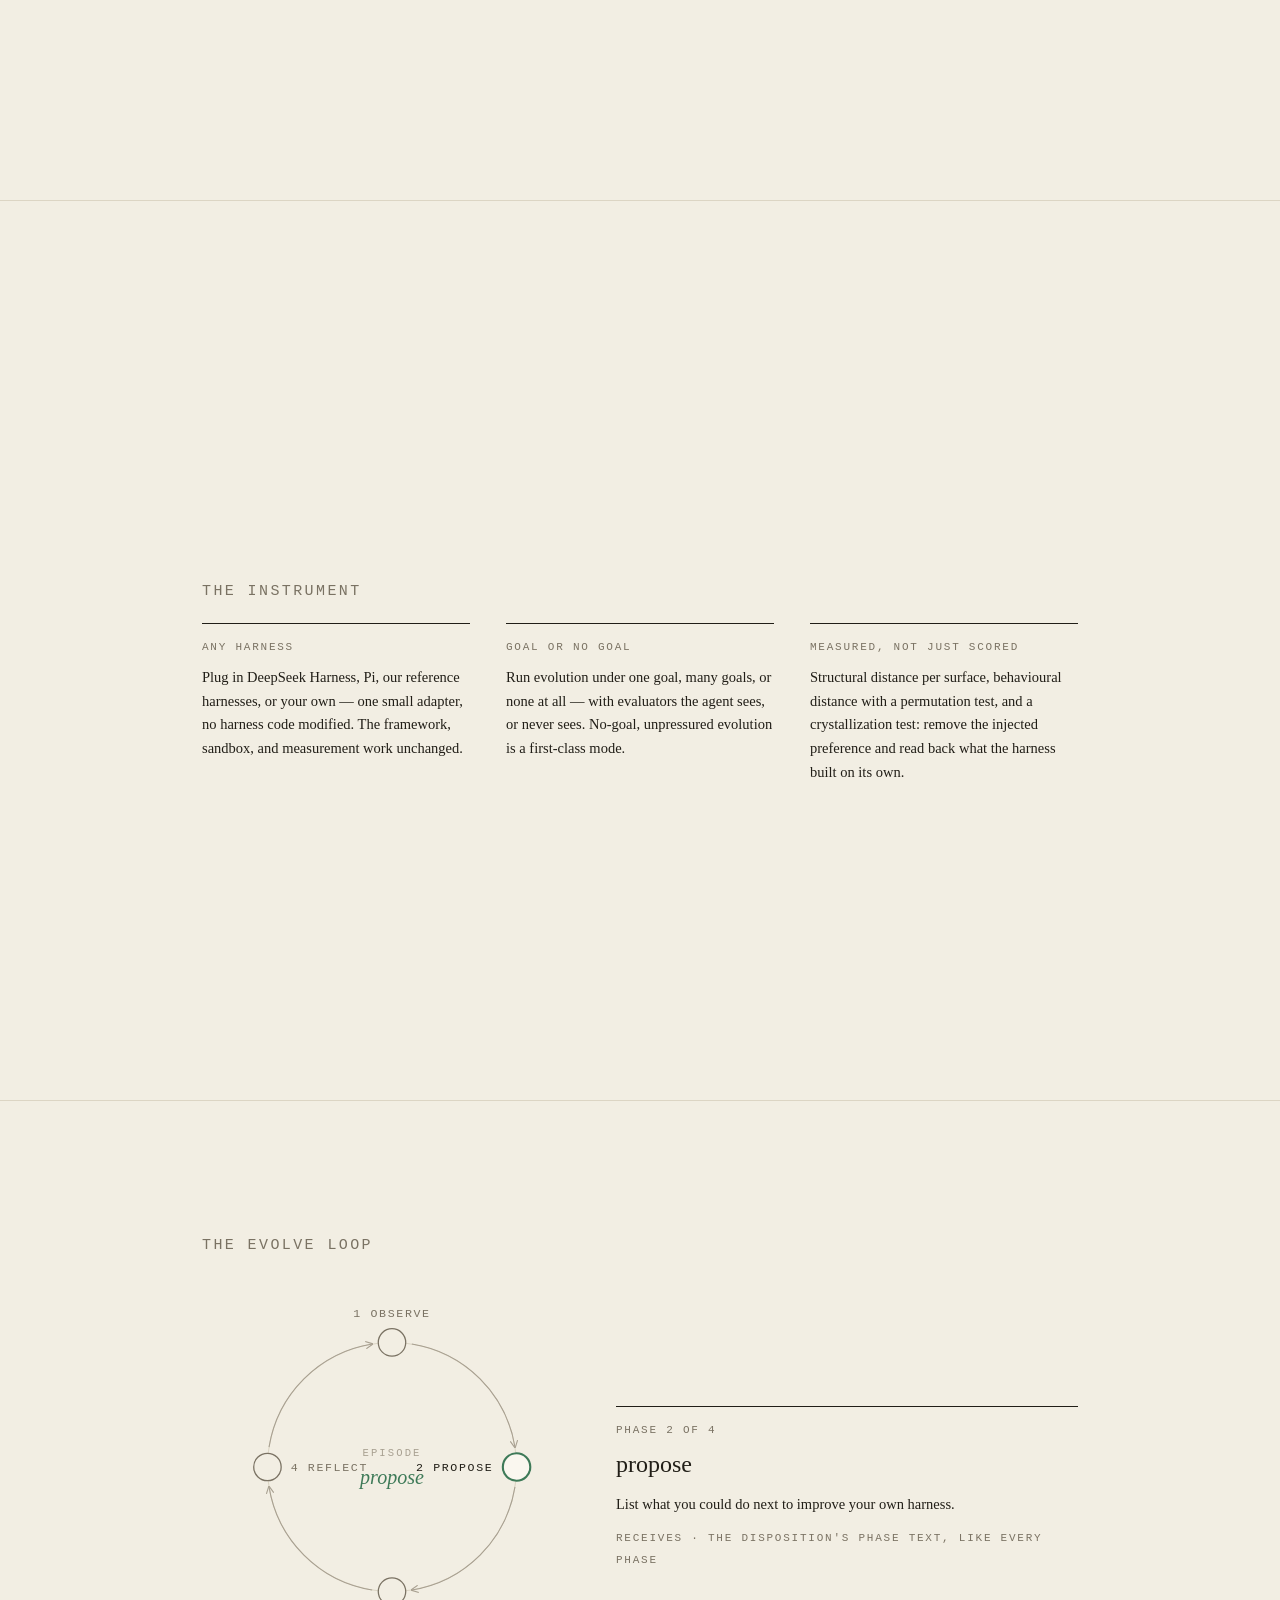
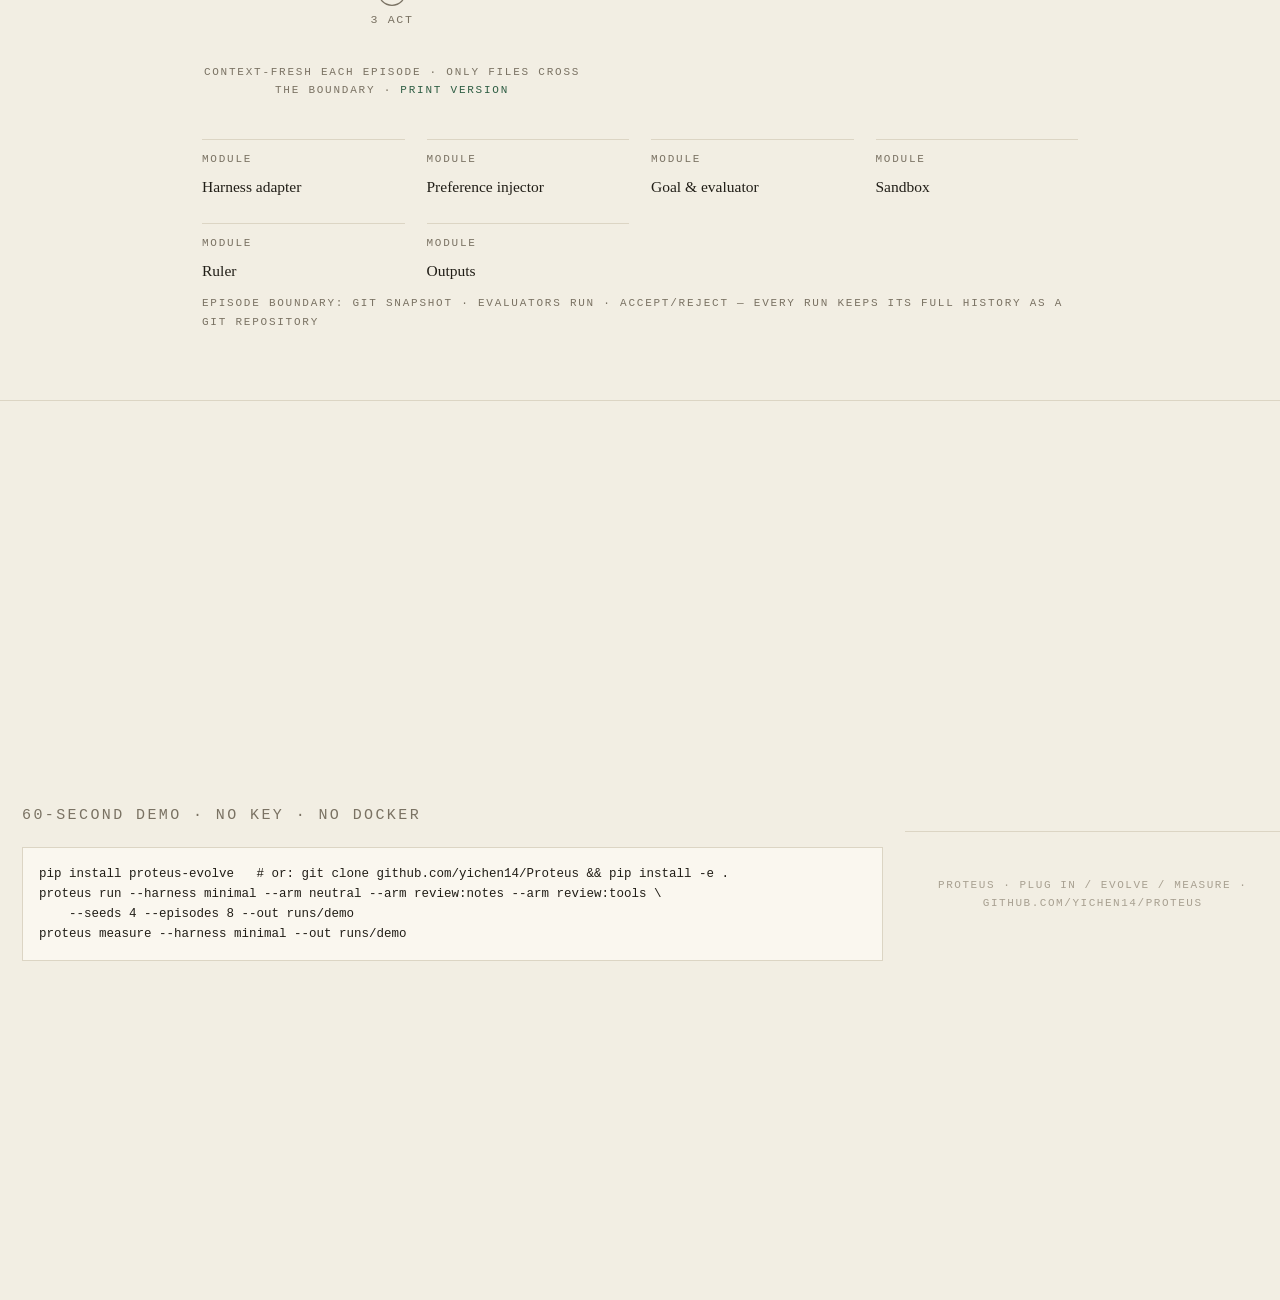
==== commit 9c0881ee: "One pill style for every nav control Home / GitHub / Playground links were bare text while the theme" ====
--- a/web/static/index.html
+++ b/web/static/index.html
@@ -9,10 +9,9 @@
 html { scroll-snap-type:y mandatory }
 section.snap { height:100vh; scroll-snap-align:start; position:relative;
   display:flex; flex-direction:column; align-items:center; justify-content:center }
-#corner-nav { position:fixed; top:16px; right:20px; z-index:40; display:flex; gap:18px }
-#corner-nav a { font:11px "SF Mono",ui-monospace,monospace; letter-spacing:.14em;
-  text-transform:uppercase; color:var(--soft) }
-#corner-nav a:hover { color:var(--anchor) }
+#corner-nav { position:fixed; top:16px; right:20px; z-index:40; display:flex;
+  gap:10px; align-items:center }
+
 
 /* the full-viewport stage: behind the hero, front for the trace section */
 #stage { position:fixed; inset:0; z-index:1; opacity:.16; pointer-events:none;
--- a/web/static/assets/site.css
+++ b/web/static/assets/site.css
@@ -36,9 +36,8 @@
 header.site .name { font-weight:400; letter-spacing:.22em; font-size:13px;
   font-family:"SF Mono",ui-monospace,monospace }
 header.site nav { margin-left:auto; display:flex; gap:20px }
-header.site nav a { font-size:12px; letter-spacing:.12em; text-transform:uppercase;
-  font-family:"SF Mono",ui-monospace,monospace; color:var(--soft) }
-header.site nav a:hover { color:var(--anchor) }
+header.site nav { gap:10px; align-items:center }
+header.site nav a { color:var(--soft) }
 
 .hero { text-align:center; padding:11vh 22px 8vh }
 .hero .kicker { margin-bottom:26px }
@@ -144,7 +143,11 @@
 .hero-sec .mark.lockup, .hero .mark.lockup { height: 150px }
 
 /* theme toggle */
-#theme-btn { background: none; border: 1px solid var(--rule); color: var(--soft);
+/* every nav control — links and the theme switch — wears the same pill */
+#theme-btn, header.site nav a, #corner-nav a {
+  background: none; border: 1px solid var(--rule); color: var(--soft);
   font: 11px/1 "SF Mono", ui-monospace, monospace; letter-spacing: .12em;
-  text-transform: uppercase; padding: 6px 10px; cursor: pointer }
-#theme-btn:hover { color: var(--anchor); border-color: var(--anchor) }
+  text-transform: uppercase; padding: 6px 10px; cursor: pointer;
+  text-decoration: none; display: inline-block }
+#theme-btn:hover, header.site nav a:hover, #corner-nav a:hover {
+  color: var(--anchor); border-color: var(--anchor); text-decoration: none }
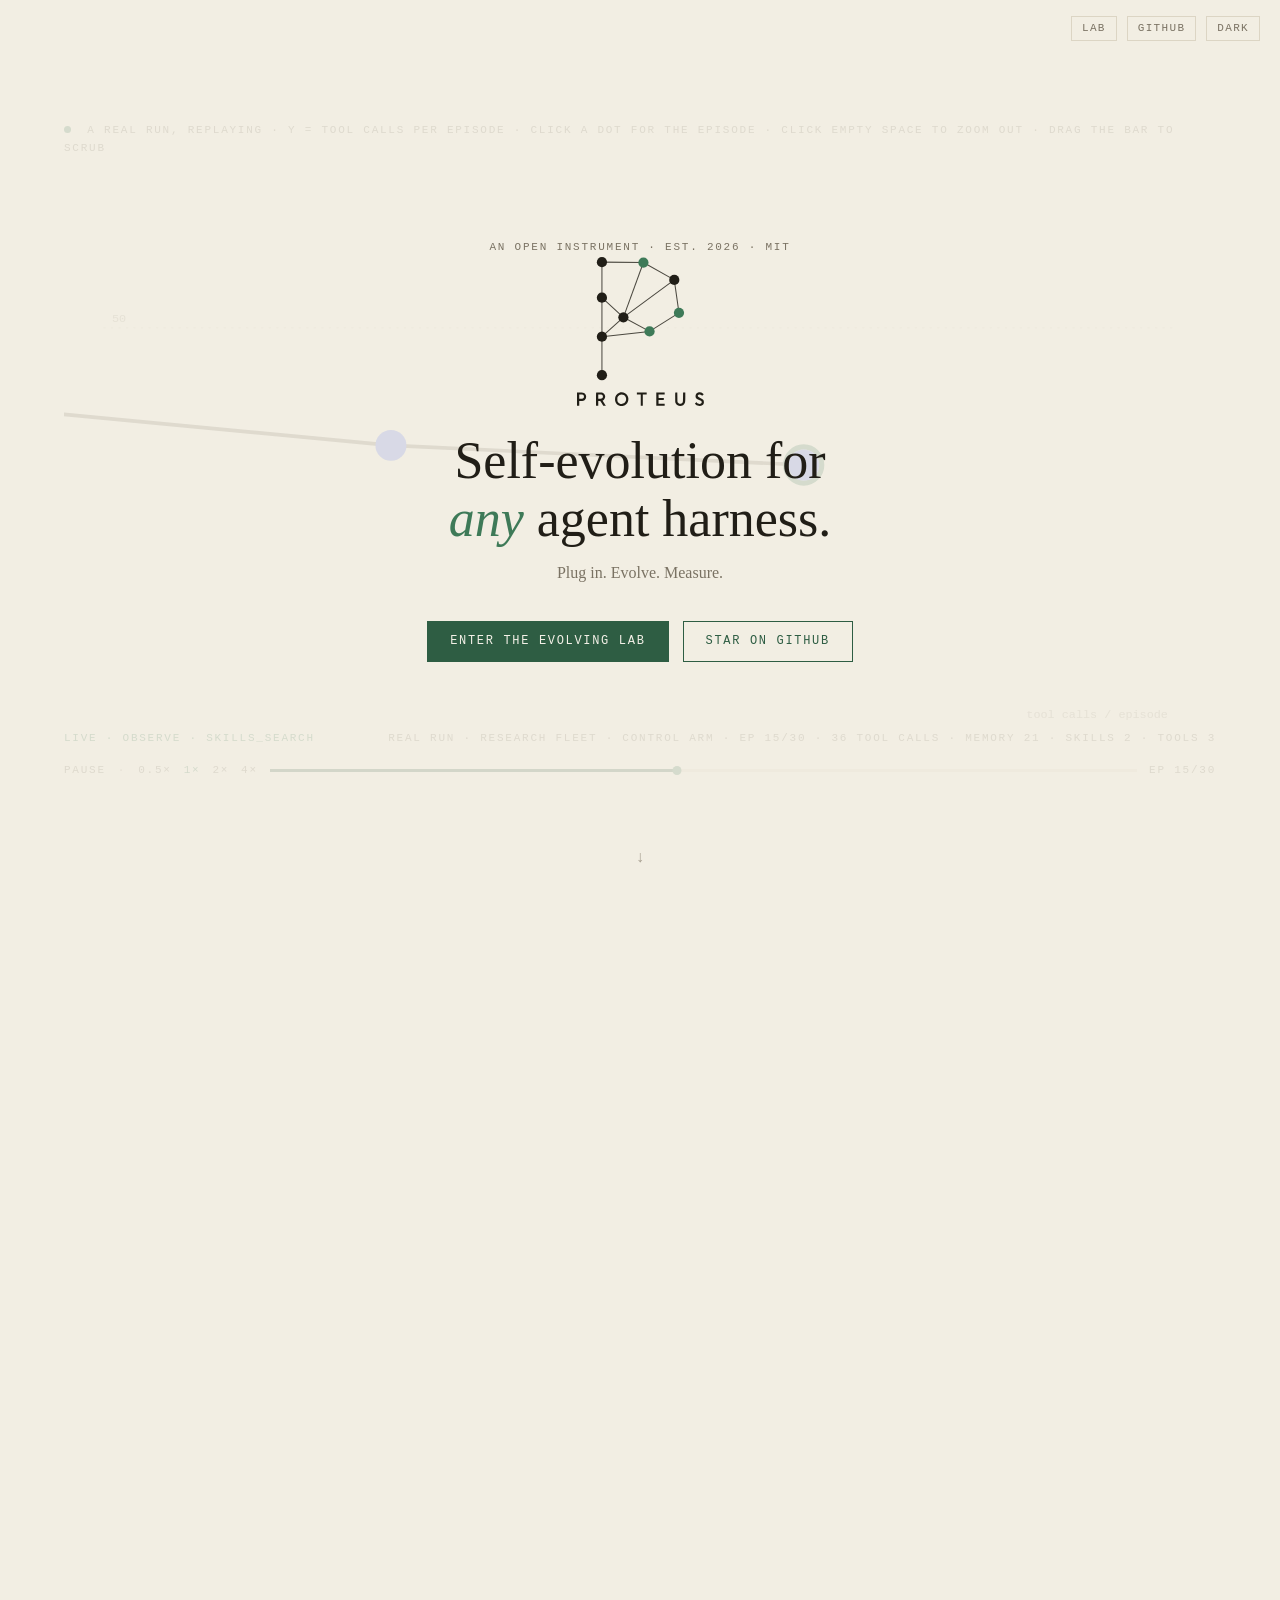
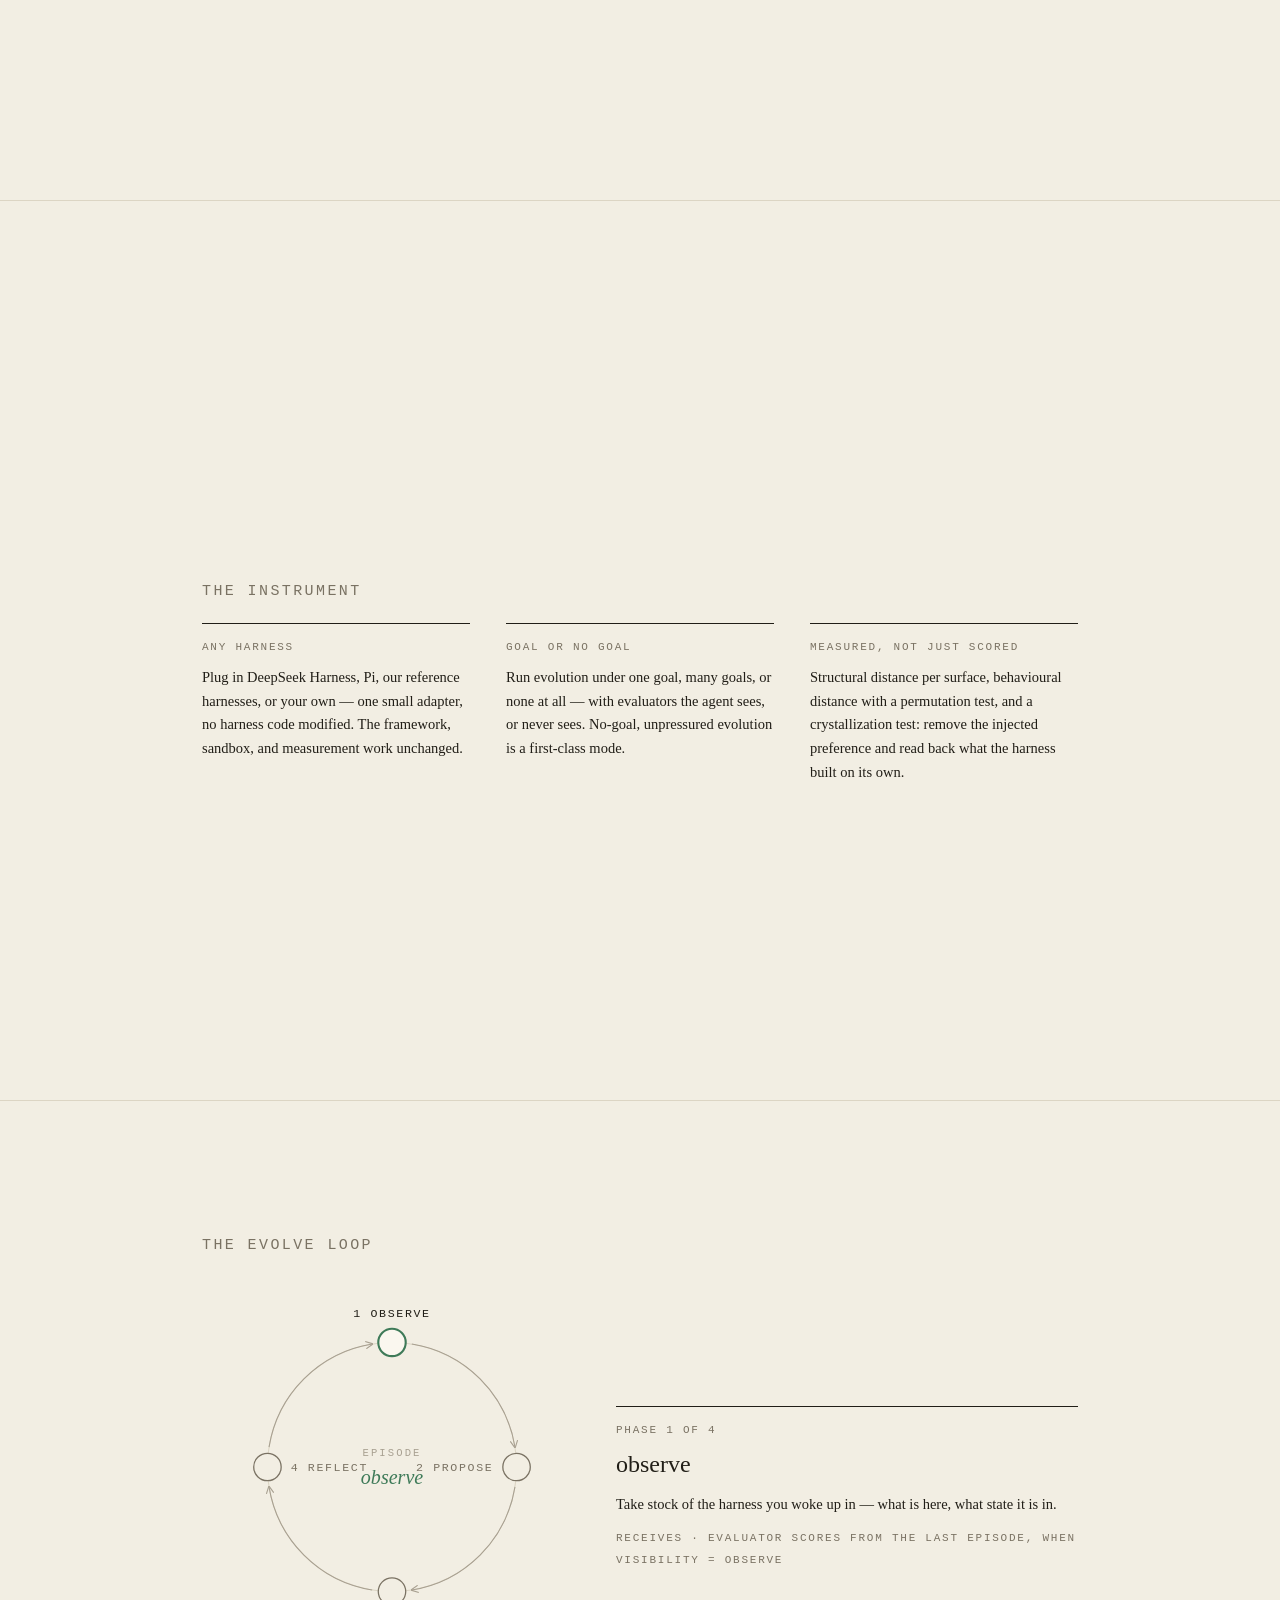
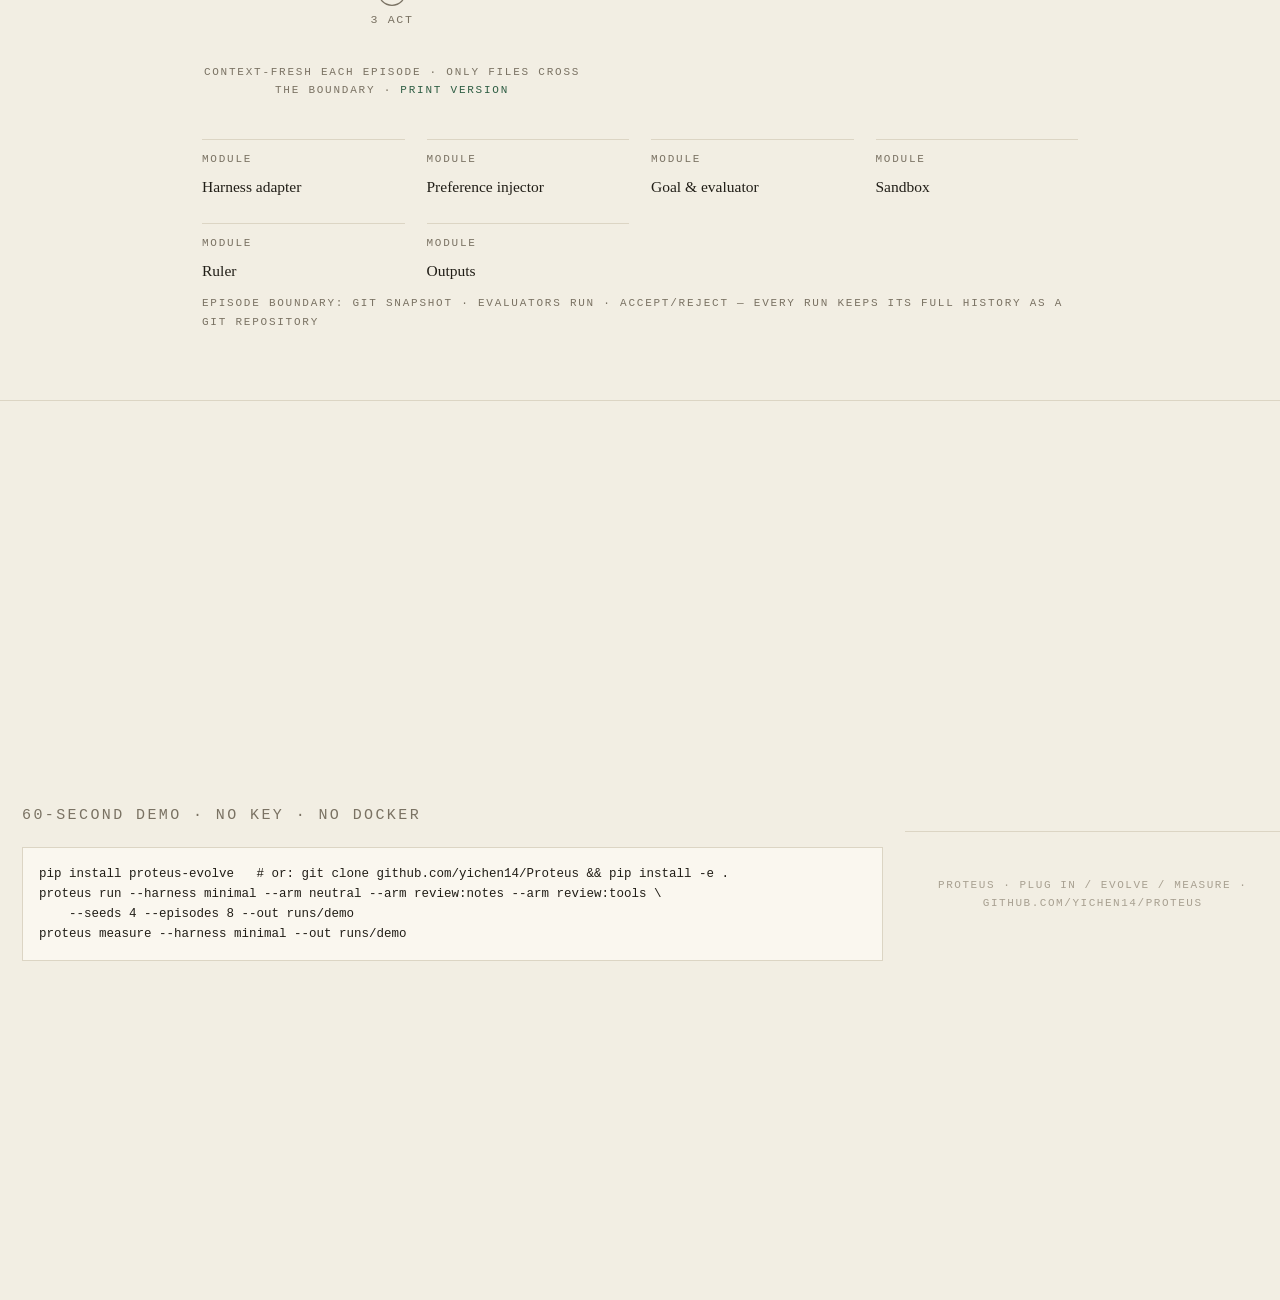
==== commit 732b5666: "Rename the playground to the lab Nav reads Lab on every page; the hero call to action is 'Enter the " ====
--- a/web/static/index.html
+++ b/web/static/index.html
@@ -77,7 +77,7 @@
 </head>
 <body>
 <nav id="corner-nav">
-  <a href="playground.html">Playground</a>
+  <a href="playground.html">Lab</a>
   <a href="https://github.com/yichen14/Proteus">GitHub</a>
   <button id="theme-btn" type="button" aria-label="switch theme"></button>
 </nav>
@@ -184,7 +184,7 @@
     agent harness.</h1>
   <div class="slog" style="color:var(--soft)">Plug in. Evolve. Measure.</div>
   <div class="cta" style="margin-top:34px;display:flex;gap:14px;justify-content:center">
-    <a class="btn primary" href="playground.html">Launch Playground</a>
+    <a class="btn primary" href="playground.html">Enter the evolving lab</a>
     <a class="btn" href="https://github.com/yichen14/Proteus">Star on GitHub</a>
   </div>
   <div class="down">↓</div>
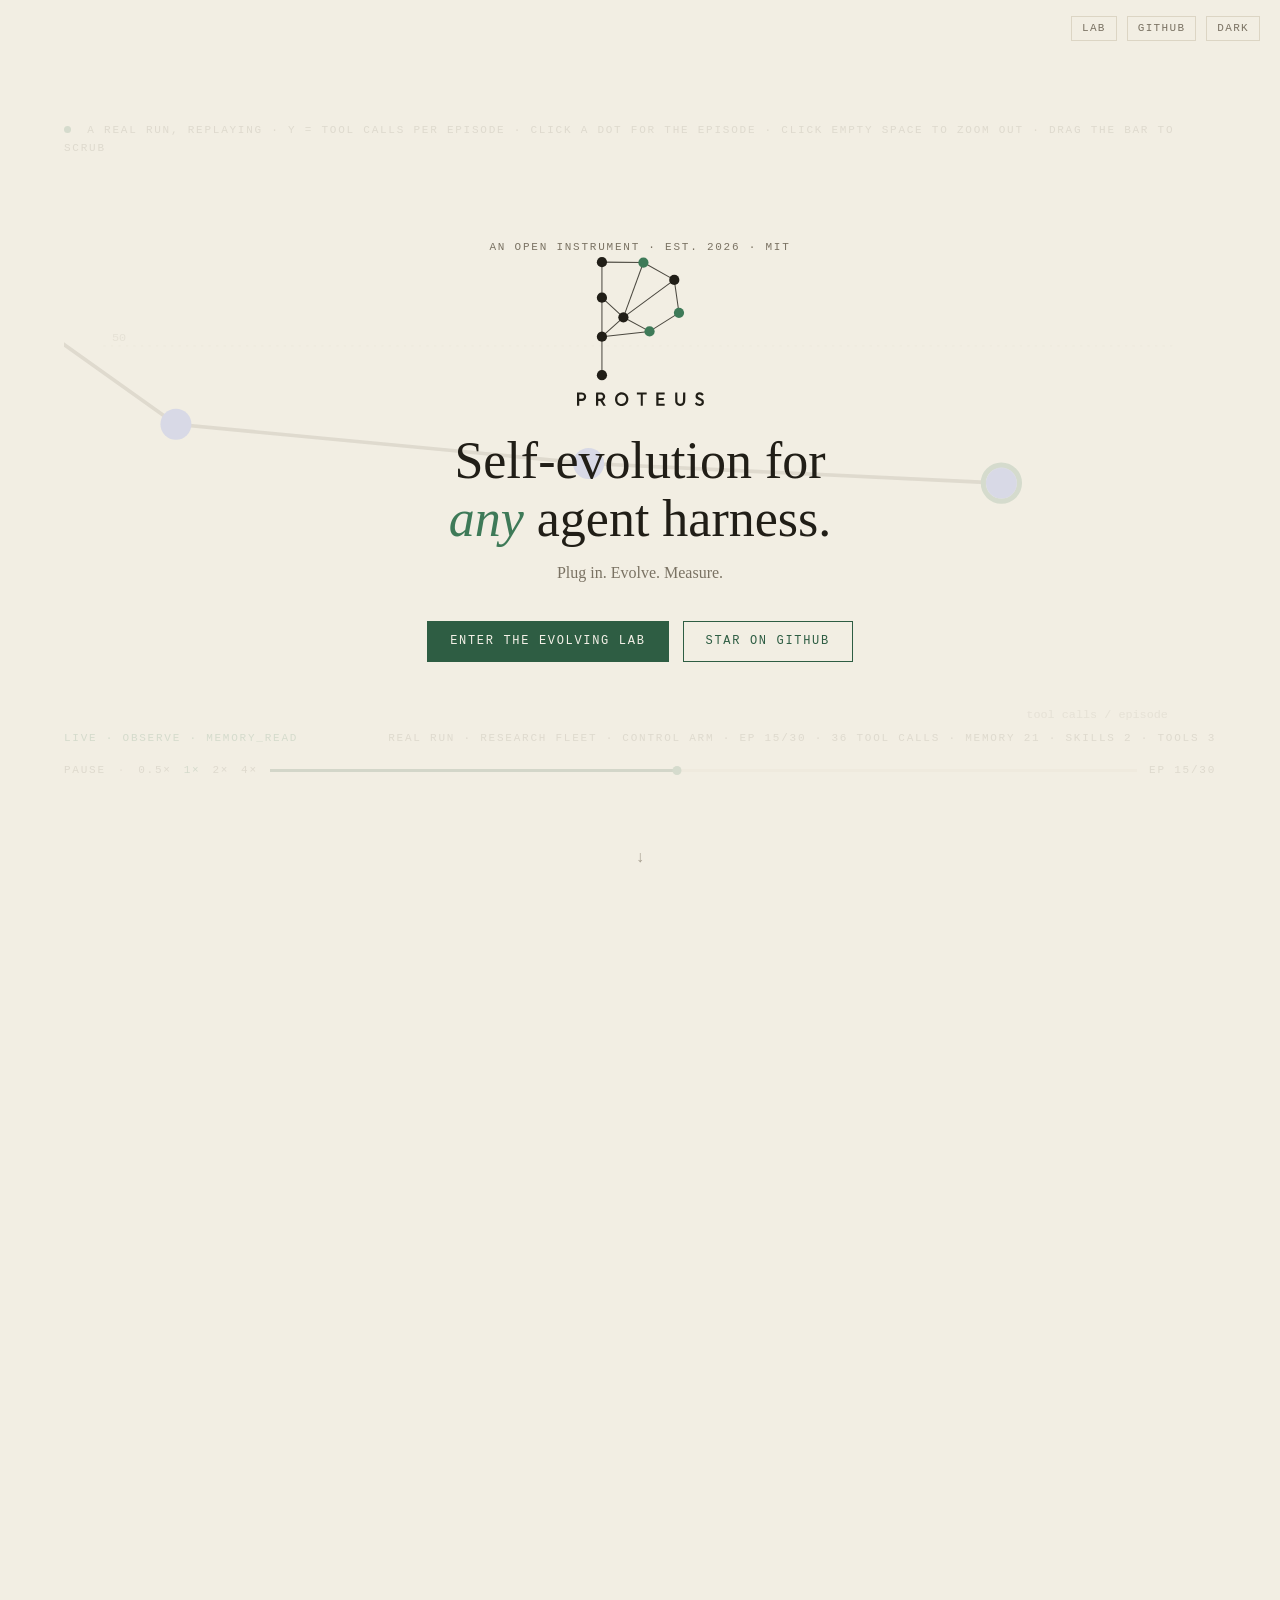
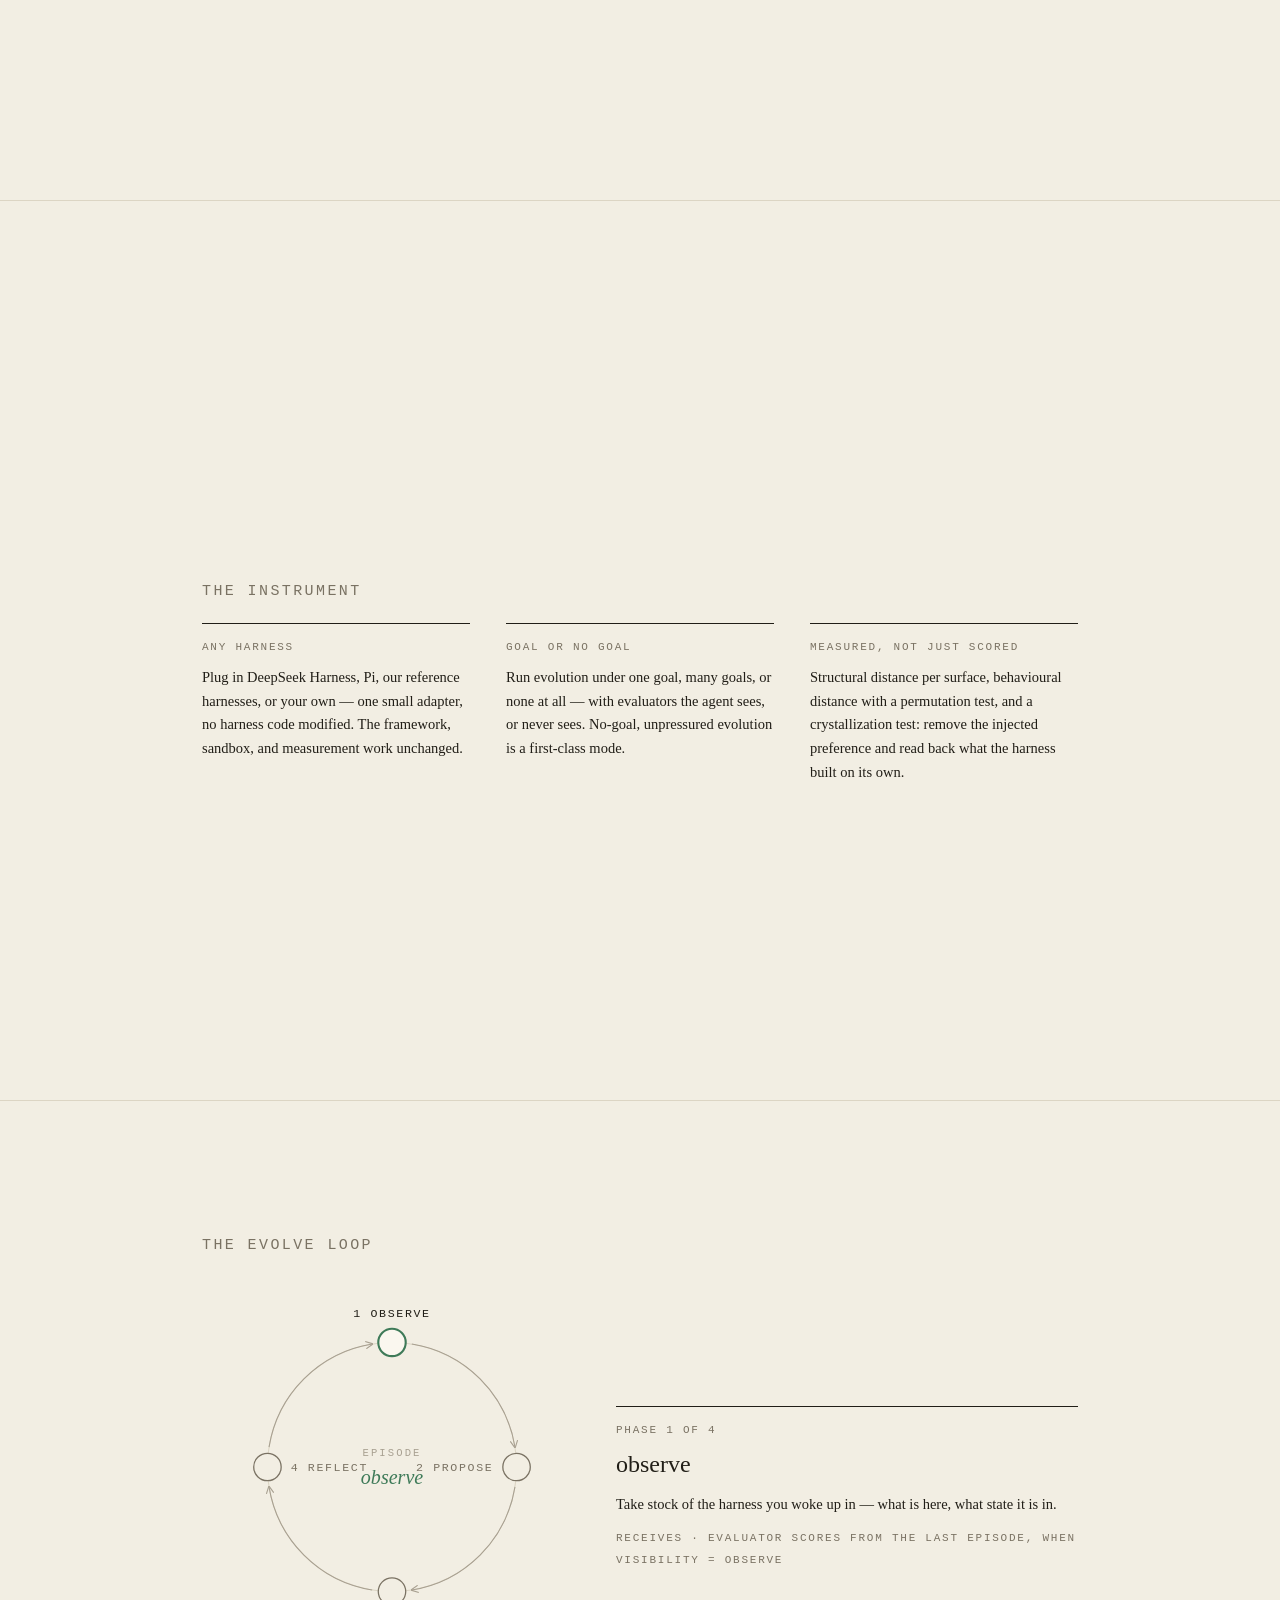
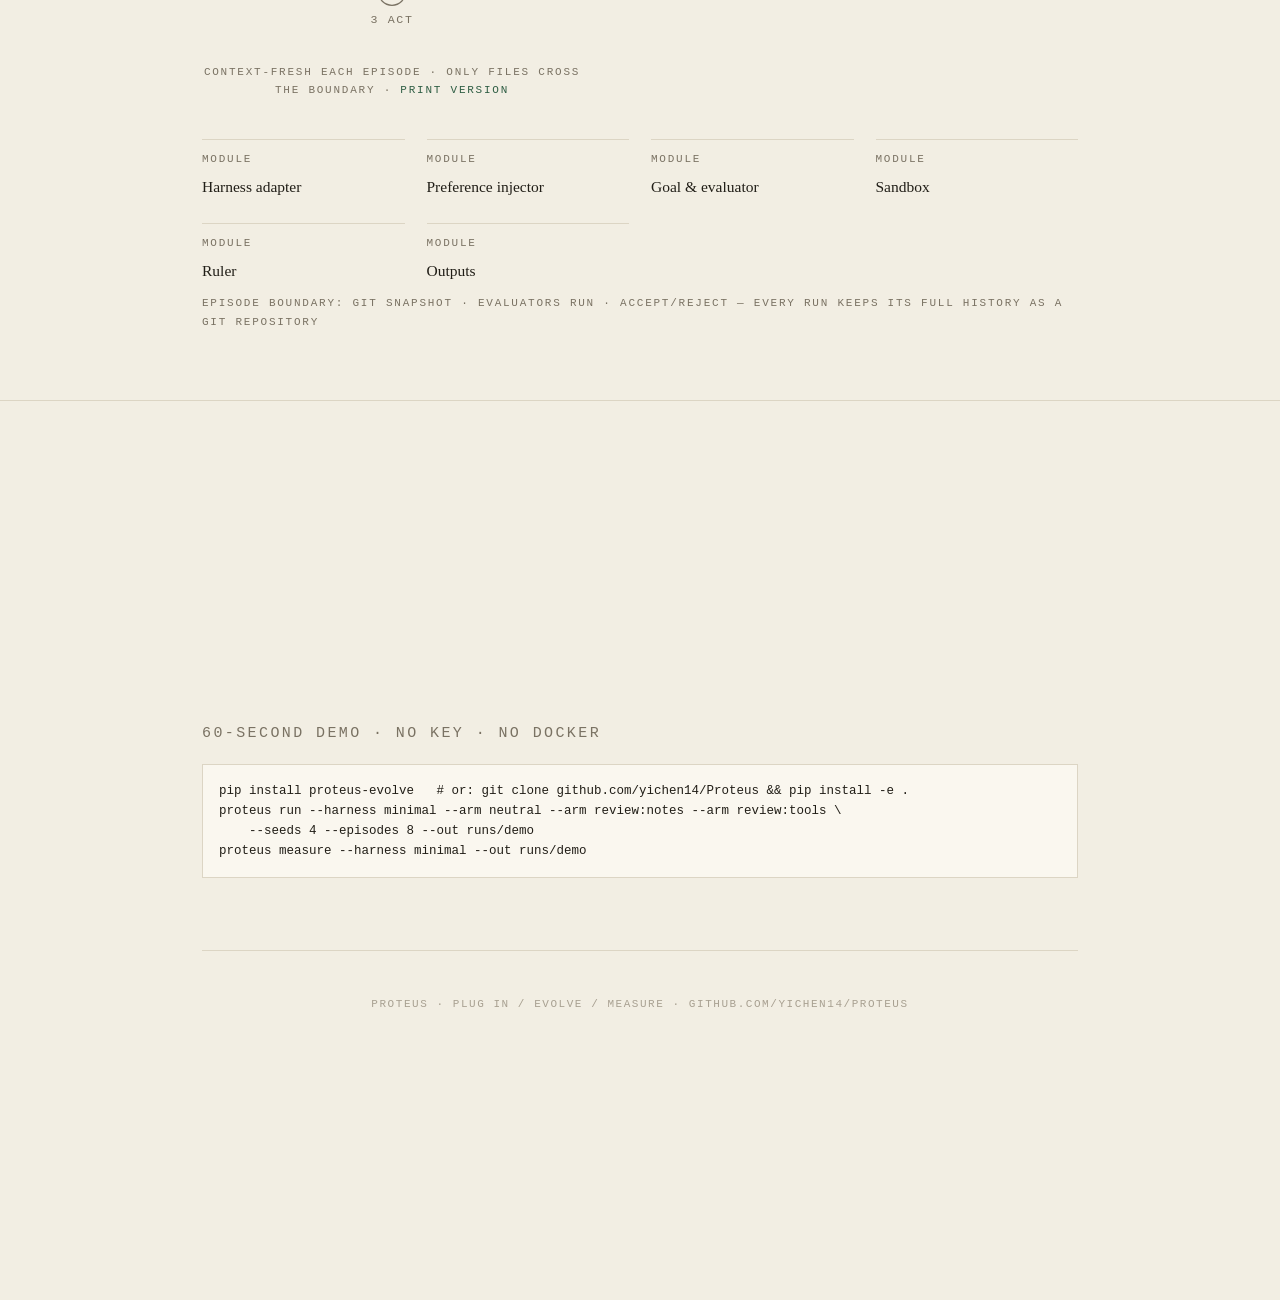
==== commit 4cfe54e6: "Site: make the landing page work on a phone Checked at 320/375/390/768/1440 wide and in landscape, i" ====
--- a/web/static/index.html
+++ b/web/static/index.html
@@ -49,6 +49,10 @@
 #live-card .art b { color:var(--anchor-hi); font-weight:400 }
 .hero-sec { z-index:2; text-align:center; pointer-events:none }
 .hero-sec > * { pointer-events:auto }
+.hero-h1 { font-size:clamp(30px,4.6vw,52px); font-weight:400; line-height:1.12;
+  margin:26px auto 12px; max-width:20ch; text-wrap:balance }
+.hero-cta { margin-top:34px; display:flex; gap:14px; justify-content:center;
+  flex-wrap:wrap }
 .hero-sec .down { position:absolute; bottom:30px; left:50%;
   transform:translateX(-50%); color:var(--dim); animation:bob 2.4s infinite;
   pointer-events:none }
@@ -178,12 +182,11 @@
     </g>
   </g>
 </svg>
-  <h1 style="font-size:clamp(30px,4.6vw,52px);font-weight:400;line-height:1.12;
-    margin:26px auto 12px;max-width:20ch;text-wrap:balance">
+  <h1 class="hero-h1">
     Self-evolution for <em style="font-style:italic;color:var(--anchor-hi)">any</em>
     agent harness.</h1>
   <div class="slog" style="color:var(--soft)">Plug in. Evolve. Measure.</div>
-  <div class="cta" style="margin-top:34px;display:flex;gap:14px;justify-content:center">
+  <div class="cta hero-cta">
     <a class="btn primary" href="playground.html">Enter the evolving lab</a>
     <a class="btn" href="https://github.com/yichen14/Proteus">Star on GitHub</a>
   </div>
@@ -403,11 +406,10 @@
 proteus run --harness minimal --arm neutral --arm review:notes --arm review:tools \
     --seeds 4 --episodes 8 --out runs/demo
 proteus measure --harness minimal --out runs/demo</pre>
-</div>
-
 
   <footer class="site">Proteus · plug in / evolve / measure ·
-<a href="https://github.com/yichen14/Proteus">github.com/yichen14/Proteus</a></footer></section>
+<a href="https://github.com/yichen14/Proteus">github.com/yichen14/Proteus</a></footer>
+</div></section>
 
 
 <div id="dome-overlay">
@@ -539,6 +541,91 @@
     overflow-y:auto; max-height:88vh }
 }
 .meas-bar { height:5px; background:var(--anchor); margin:3px 0 8px }
+
+/* ------------------------------------------------------------------ phone layout
+   A phone is portrait, short, and has a browser chrome that grows and shrinks as you
+   scroll. Three things follow: heights are dvh (100vh is the *large* viewport, so a
+   100vh section is taller than what you can see while the address bar is out); snap is
+   proximity, not mandatory, so a section taller than the screen can still be read; and
+   the trajectory frame turns portrait, because a 1000x520 world drawn 375px wide is
+   195px tall — a sliver. */
+@media (max-width:760px) {
+  html { scroll-snap-type:y proximity }
+  section.snap, section.page { height:auto; min-height:100vh; min-height:100svh }
+  section.snap { padding:72px 20px 30px }
+  section.page { align-items:flex-start; padding:64px 0 34px }
+  section.page > .wrap { margin-block:auto }          /* centred if it fits, top if not */
+
+  #corner-nav { top:10px; right:12px; gap:6px }
+  #corner-nav a, #theme-btn { padding:5px 8px; font-size:10px; letter-spacing:.1em }
+
+  /* the stage's readouts belong to the trace section; over the hero they collide
+     with the wordmark, so they only exist once the trace is in front */
+  #stage { padding:64px 20px 24px }
+  #stage > .micro, #stage-cap, #transport { display:none }
+  body.trace-front #stage > .micro,
+  body.trace-front #stage-cap,
+  body.trace-front #transport { display:flex }
+  body.trace-front #stage > .micro { display:block; font-size:10px; line-height:1.6 }
+  #stage-cap { flex-direction:column; gap:4px }
+  #transport { flex-wrap:wrap; gap:8px 10px; margin-top:10px }
+  #scrub { order:2; flex:1 0 100%; min-width:0 }
+  #scrub-lab { order:1; margin-left:auto }
+
+  /* no room beside a 6px dot, and the same content is one tap away in the episode
+     view, so the floating card is dropped rather than shrunk */
+  #live-card { display:none }
+  .trace-hint { top:62px; left:20px; right:20px }
+  .trace-hint .micro { font-size:10px; line-height:1.55 }
+  .trace-hint .micro + .micro { display:none }   /* the stage caption already says it */
+
+  .hero-sec .mark.lockup, .hero .mark.lockup { height:104px }
+  .hero-h1 { font-size:28px; margin-top:20px }
+  .hero-cta { flex-direction:column; align-items:stretch; gap:10px; margin-top:26px }
+  .hero-cta .btn { padding:12px 14px }
+  .hero-sec .down { bottom:14px }
+
+  pre.cmd { font-size:11.5px; padding:12px }
+  h2 { margin-top:0 }
+
+  /* the episode view stacks: the disc keeps bleeding off the left edge, the setup and
+     measurement panels move below it instead of into a 16px gutter */
+  #dome-overlay { padding:14px 16px }
+  .dome-top { flex-wrap:wrap; gap:6px 14px }
+  .dome-nav a { margin-left:0; margin-right:16px }
+  .dome-body { flex-direction:column; align-items:stretch; overflow:visible }
+  .disc { --R:min(44vh,96vw); position:relative; left:0; top:0; transform:none;
+    margin-left:-16px; flex:none; padding:0 18% 0 16px }
+  /* keep the feed in the disc's wide middle band, or the curve eats the outer rows */
+  #dome-feed { max-height:56% }
+  .disc .prompt { font-size:13.5px }
+  .dome-panels { margin-left:0; grid-template-columns:1fr; gap:22px; max-width:none;
+    padding:22px 0 0; overflow:visible; max-height:none }
+}
+
+/* A phone held sideways is wide enough to miss the query above and far too short for a
+   full-height hero: the same crowding, so the same treatment, keyed on height. */
+@media (max-height:600px) {
+  html { scroll-snap-type:y proximity }
+  section.snap, section.page { height:auto; min-height:100vh; min-height:100svh }
+  section.snap { padding:54px 5vw 22px }
+  section.page { align-items:flex-start; padding:50px 0 26px }
+  section.page > .wrap { margin-block:auto }
+  #corner-nav { top:8px; right:12px }
+
+  #stage { padding:48px 5vw 16px }
+  #stage > .micro, #stage-cap, #transport, #live-card { display:none }
+  body.trace-front #stage > .micro { display:block }
+  body.trace-front #stage-cap { display:flex }
+  body.trace-front #transport { display:flex }
+  #traj { min-height:0; max-height:52svh }
+
+  .hero-sec .mark.lockup, .hero .mark.lockup { height:76px }
+  .hero-h1 { font-size:26px; margin:14px auto 8px }
+  .hero-cta { margin-top:18px }
+  .hero-sec .down { display:none }
+  .trace-hint { top:50px }
+}
 </style>
 
 <script src="assets/case-data.js"></script>
@@ -559,6 +646,11 @@
 
   // ---- world geometry: x = episode, y = tool calls (fixed scale)
   const SP = 160, PADX = 90, VH = 520, TOP = 70, BOT = VH - 70;
+  // the SVG frame is separate from the world: landscape on a desktop, portrait on a
+  // phone, where a 1000x520 frame drawn 375px wide would be 195px of usable plot
+  const svgEl = document.getElementById("traj");
+  let FW = 1000, FH = 520, GRID_FS = 11;
+  const narrow = () => innerWidth <= 760;
   const tcMax = Math.max(...EPS.map(e => e.steps.length));
   const Y_MAX = Math.ceil(tcMax / 25) * 25;
   const px = i => PADX + i * SP;
@@ -592,31 +684,48 @@
   });
 
   // ---- 2D camera on the world group
-  const S_FOLLOW = 1000 / (SP * 2.6);            // ~2.4x: two-three dots in frame
-  const S_OVER = Math.min(1000 / WORLD_W, 1) * 0.96;
+  let S_FOLLOW, S_OVER;
+  function setFrame() {
+    const n = narrow();
+    FW = n ? 520 : 1000;
+    FH = n ? 560 : 520;
+    GRID_FS = n ? 15 : 11;
+    svgEl.setAttribute("viewBox", `0 0 ${FW} ${FH}`);
+    S_FOLLOW = FW / (SP * (n ? 3 : 2.6));
+    S_OVER = Math.min(FW / WORLD_W, 1) * 0.96;
+  }
+  setFrame();
   let mode = "follow";
   let cam = {x: px(0), y: py(0), s: S_FOLLOW};
   let tgt = {x: px(0), y: py(0), s: S_FOLLOW};
+  // world units per rendered CSS pixel at a given camera scale: a phone frame is 520
+  // units wide in ~340px, so a radius that reads on a desktop is invisible here
+  const perPx = s => (FW / (svgEl.clientWidth || FW)) / s;
   function styleForMode() {
     const over = mode === "over";
-    [...dots.children].forEach(c => c.setAttribute("r", over ? 16 : 6));
-    document.getElementById("tj-line").setAttribute("stroke-width", over ? 4 : 1.4);
-    document.getElementById("tj-grow").setAttribute("stroke-width", over ? 4.5 : 1.6);
+    const u = perPx(over ? S_OVER : S_FOLLOW);
+    const r = narrow() ? (over ? 4.5 : 11) * u : (over ? 16 : 6);
+    const lw = narrow() ? (over ? 1.6 : 1.4) * u : (over ? 4 : 1.4);
+    [...dots.children].forEach(c => c.setAttribute("r", r.toFixed(1)));
+    document.getElementById("tj-line").setAttribute("stroke-width", lw.toFixed(2));
+    document.getElementById("tj-grow").setAttribute("stroke-width",
+      (lw * 1.15).toFixed(2));
   }
   function applyCam() {
     world.setAttribute("transform",
-      `translate(${500 - cam.s * cam.x} ${260 - cam.s * cam.y}) scale(${cam.s})`);
+      `translate(${FW/2 - cam.s * cam.x} ${FH/2 - cam.s * cam.y}) scale(${cam.s})`);
     // y gridlines live in screen space, mapped through the camera
     const rows = [0, Y_MAX/2, Y_MAX].map(v => {
       const wy = BOT - (v / Y_MAX) * (BOT - TOP);
-      return {v, sy: 260 + cam.s * (wy - cam.y)};
-    }).filter(r => r.sy > 26 && r.sy < VH - 8);
+      return {v, sy: FH/2 + cam.s * (wy - cam.y)};
+    }).filter(r => r.sy > 26 && r.sy < FH - 8);
     overlay.innerHTML = rows.map(r =>
-      `<line x1="0" x2="1000" y1="${r.sy}" y2="${r.sy}" stroke="var(--rule)"
+      `<line x1="0" x2="${FW}" y1="${r.sy}" y2="${r.sy}" stroke="var(--rule)"
          stroke-dasharray="2 5"/>
-       <text x="8" y="${r.sy - 5}" fill="var(--dim)" font-size="11"
+       <text x="8" y="${r.sy - 5}" fill="var(--dim)" font-size="${GRID_FS}"
          font-family="SF Mono,ui-monospace,monospace">${r.v}</text>`).join("")
-      + `<text x="992" y="${VH-10}" text-anchor="end" fill="var(--dim)" font-size="11"
+      + `<text x="${FW-8}" y="${FH-10}" text-anchor="end" fill="var(--dim)"
+         font-size="${GRID_FS}"
          font-family="SF Mono,ui-monospace,monospace">tool calls / episode</text>`;
   }
 
@@ -640,7 +749,10 @@
     });
     syncLine(i);
     const halo = document.getElementById("tj-halo");
-    if (halo) { halo.setAttribute("cx", px(i)); halo.setAttribute("cy", py(i)); }
+    if (halo) {
+      halo.setAttribute("cx", px(i)); halo.setAttribute("cy", py(i));
+      halo.setAttribute("r", narrow() ? (12 * perPx(cam.s)).toFixed(1) : 7);
+    }
     const u = EPS[i].units;
     document.getElementById("case-foot").textContent =
       `${C.meta.kind} · ep ${EPS[i].ep}/${N} · ${EPS[i].steps.length} tool calls · ` +
@@ -704,8 +816,8 @@
     card.style.opacity = "";
     const svg = document.getElementById("traj");
     const box = svg.getBoundingClientRect();
-    const sx = box.left + (500 + cam.s * (px(ep) - cam.x)) * box.width / 1000;
-    const sy = box.top + (260 + cam.s * (py(ep) - cam.y)) * box.height / 520;
+    const sx = box.left + (FW/2 + cam.s * (px(ep) - cam.x)) * box.width / FW;
+    const sy = box.top + (FH/2 + cam.s * (py(ep) - cam.y)) * box.height / FH;
     const stage = document.getElementById("stage").getBoundingClientRect();
     card.style.left = Math.min(sx - stage.left + 34, stage.width - 360) + "px";
     card.style.top  = Math.max(sy - stage.top - 40, 8) + "px";
@@ -748,6 +860,9 @@
     scrubTo(e.clientX); });
   scrub.addEventListener("pointermove", e => { if (scrubbing) scrubTo(e.clientX); });
   scrub.addEventListener("pointerup", () => scrubbing = false);
+  // release even if the finger or cursor leaves the bar first
+  addEventListener("pointerup", () => scrubbing = false);
+  addEventListener("pointercancel", () => scrubbing = false);
   scrub.addEventListener("click", e => e.stopPropagation());
   function paintTransport(ep) {
     const f = vt / CYCLE;
@@ -766,6 +881,19 @@
       tgt = {x: px(cur), y: py(cur), s: S_FOLLOW};
     }
     styleForMode();
+  });
+
+  // rotating a phone swaps the frame between portrait and landscape
+  let frameTimer = null;
+  addEventListener("resize", () => {
+    clearTimeout(frameTimer);
+    frameTimer = setTimeout(() => {
+      setFrame();
+      tgt.s = mode === "over" ? S_OVER : S_FOLLOW;
+      cam.s = tgt.s;
+      styleForMode();
+      applyCam();
+    }, 150);
   });
 
   // ---- the dome (episode detail) --------------------------------------------
--- a/web/static/assets/site.css
+++ b/web/static/assets/site.css
@@ -136,6 +136,16 @@
 }
 :root { --logo-accent: var(--anchor-hi) }
 
+/* phones: the header's mark + name + three nav pills need 404px in one row, so let it
+   wrap rather than push the page sideways */
+@media (max-width:760px) {
+  header.site { flex-wrap:wrap; gap:10px; padding:12px 16px }
+  header.site .name { font-size:12px; letter-spacing:.16em }
+  .wrap { padding:22px 16px }
+  .row { flex-wrap:wrap }
+  h2 { margin-top:44px }
+}
+
 /* the mark is a vector that inherits ink colour — no plate, no white box */
 .mark { color: var(--ink); display: block; overflow: visible }
 header.site .mark { height: 26px; width: auto }
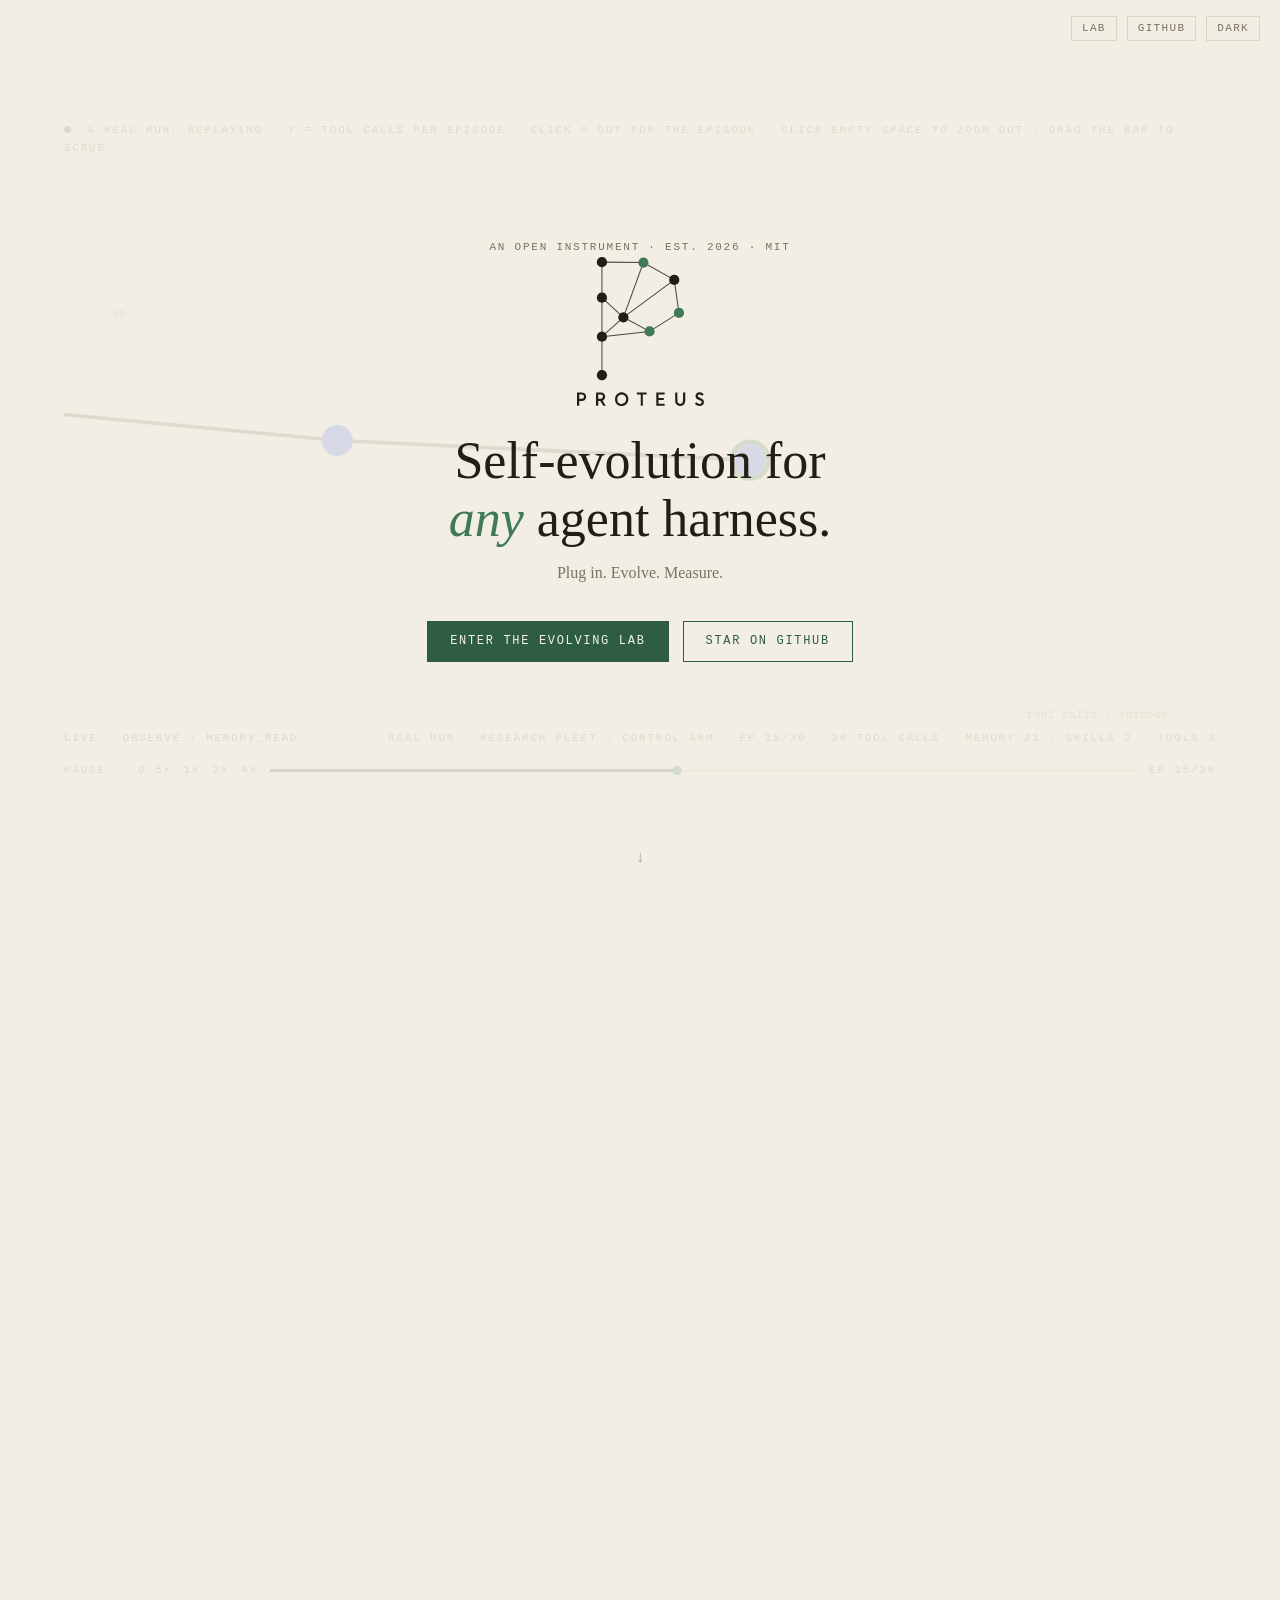
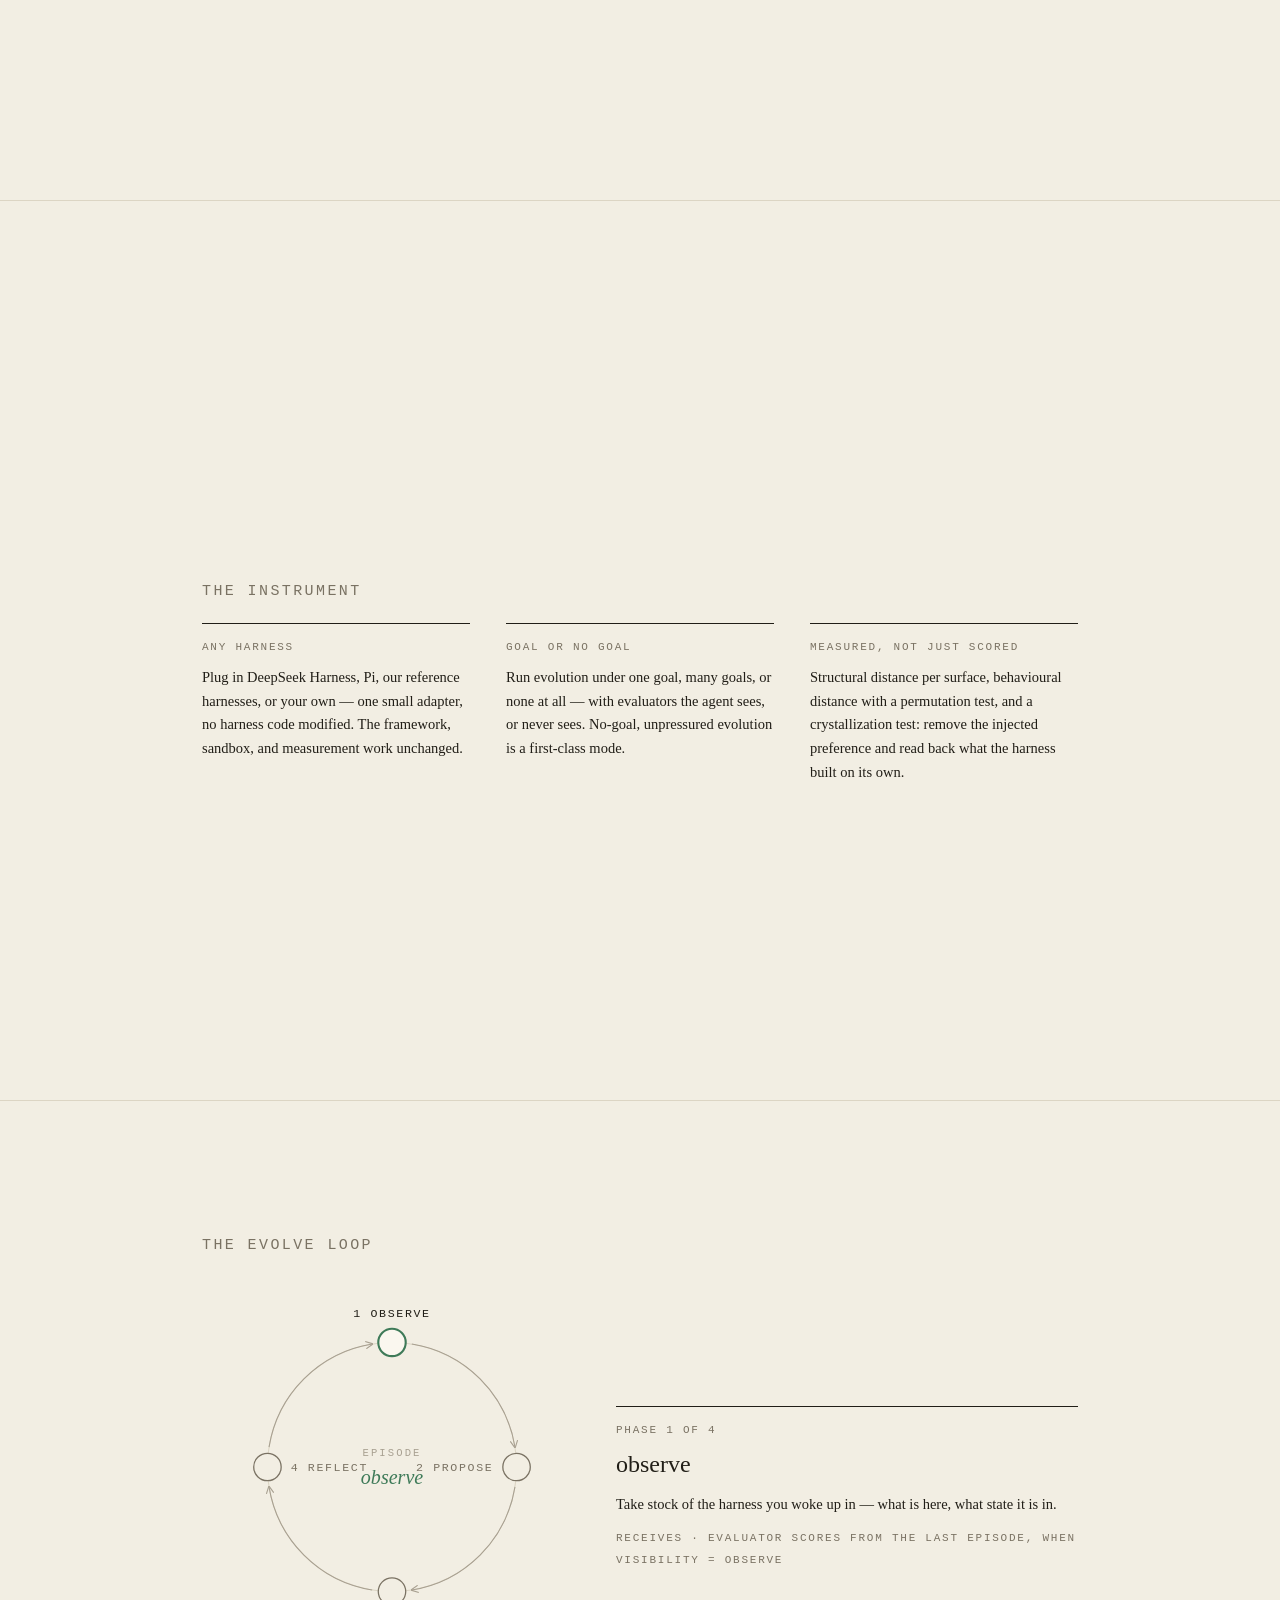
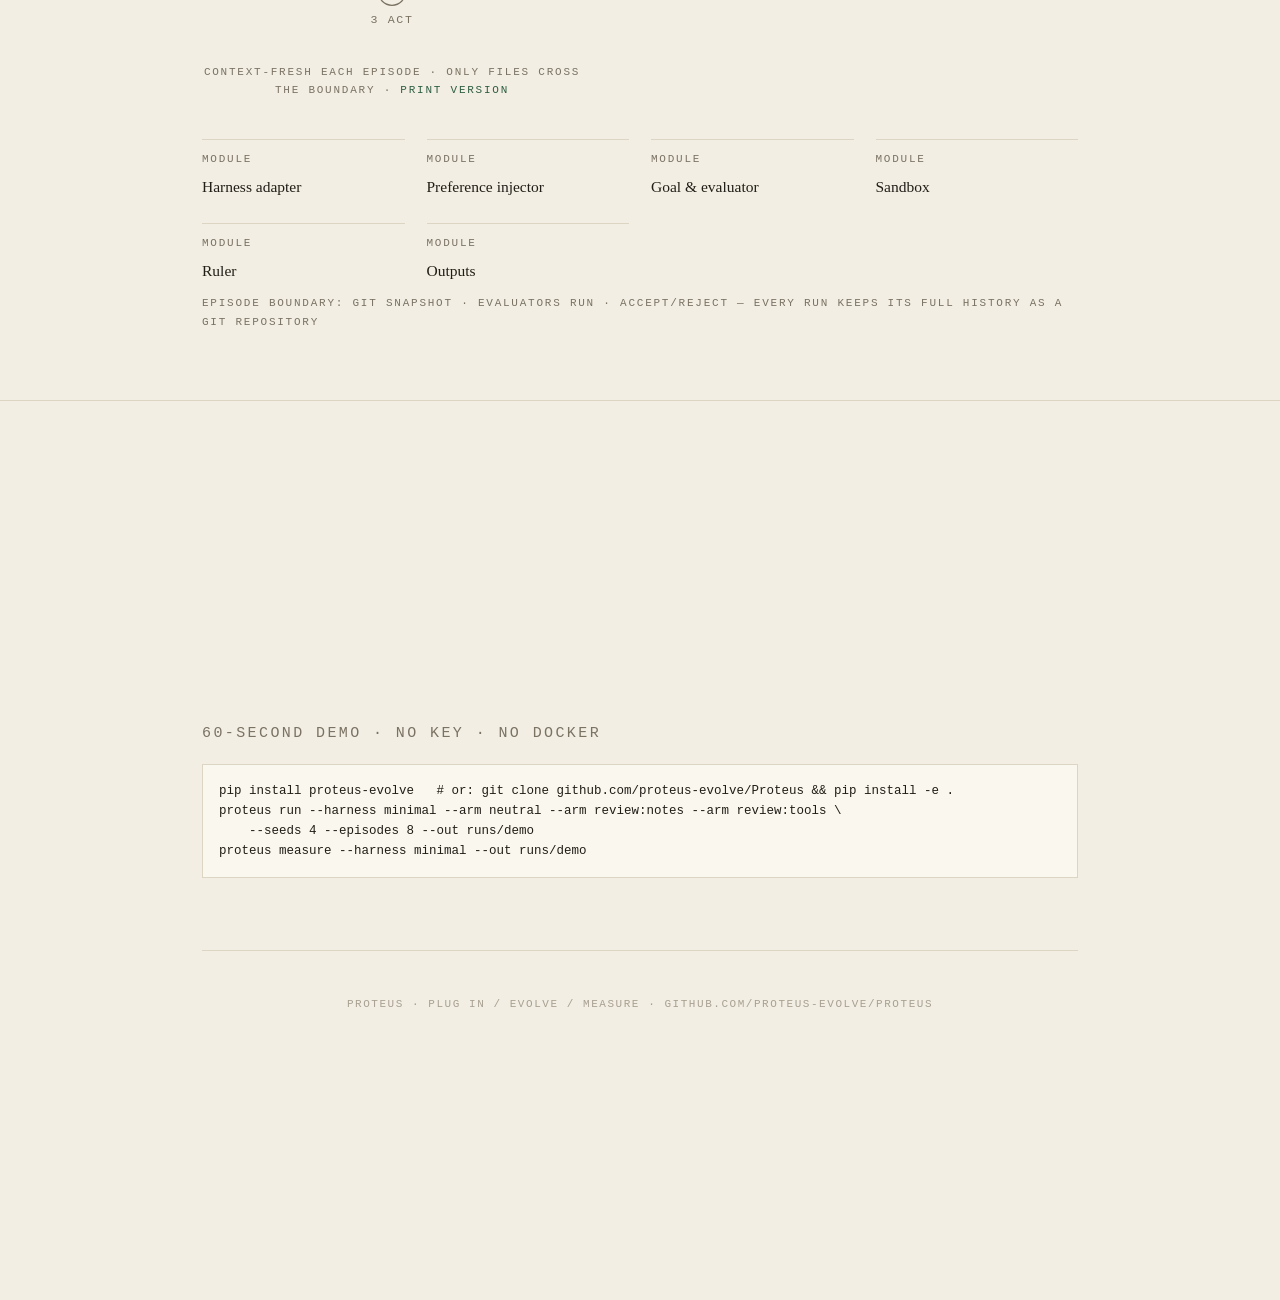
==== commit a46c4951: "Move the site to the Proteus organization" ====
--- a/web/static/index.html
+++ b/web/static/index.html
@@ -82,7 +82,7 @@
 <body>
 <nav id="corner-nav">
   <a href="playground.html">Lab</a>
-  <a href="https://github.com/yichen14/Proteus">GitHub</a>
+  <a href="https://github.com/proteus-evolve/Proteus">GitHub</a>
   <button id="theme-btn" type="button" aria-label="switch theme"></button>
 </nav>
 
@@ -188,7 +188,7 @@
   <div class="slog" style="color:var(--soft)">Plug in. Evolve. Measure.</div>
   <div class="cta hero-cta">
     <a class="btn primary" href="playground.html">Enter the evolving lab</a>
-    <a class="btn" href="https://github.com/yichen14/Proteus">Star on GitHub</a>
+    <a class="btn" href="https://github.com/proteus-evolve/Proteus">Star on GitHub</a>
   </div>
   <div class="down">↓</div>
 </section>
@@ -402,13 +402,13 @@
 
 <section class="page"><div class="wrap">
   <h2>60-second demo · no key · no docker</h2>
-  <pre class="cmd">pip install proteus-evolve   # or: git clone github.com/yichen14/Proteus && pip install -e .
+  <pre class="cmd">pip install proteus-evolve   # or: git clone github.com/proteus-evolve/Proteus && pip install -e .
 proteus run --harness minimal --arm neutral --arm review:notes --arm review:tools \
     --seeds 4 --episodes 8 --out runs/demo
 proteus measure --harness minimal --out runs/demo</pre>
 
   <footer class="site">Proteus · plug in / evolve / measure ·
-<a href="https://github.com/yichen14/Proteus">github.com/yichen14/Proteus</a></footer>
+<a href="https://github.com/proteus-evolve/Proteus">github.com/proteus-evolve/Proteus</a></footer>
 </div></section>
 
 
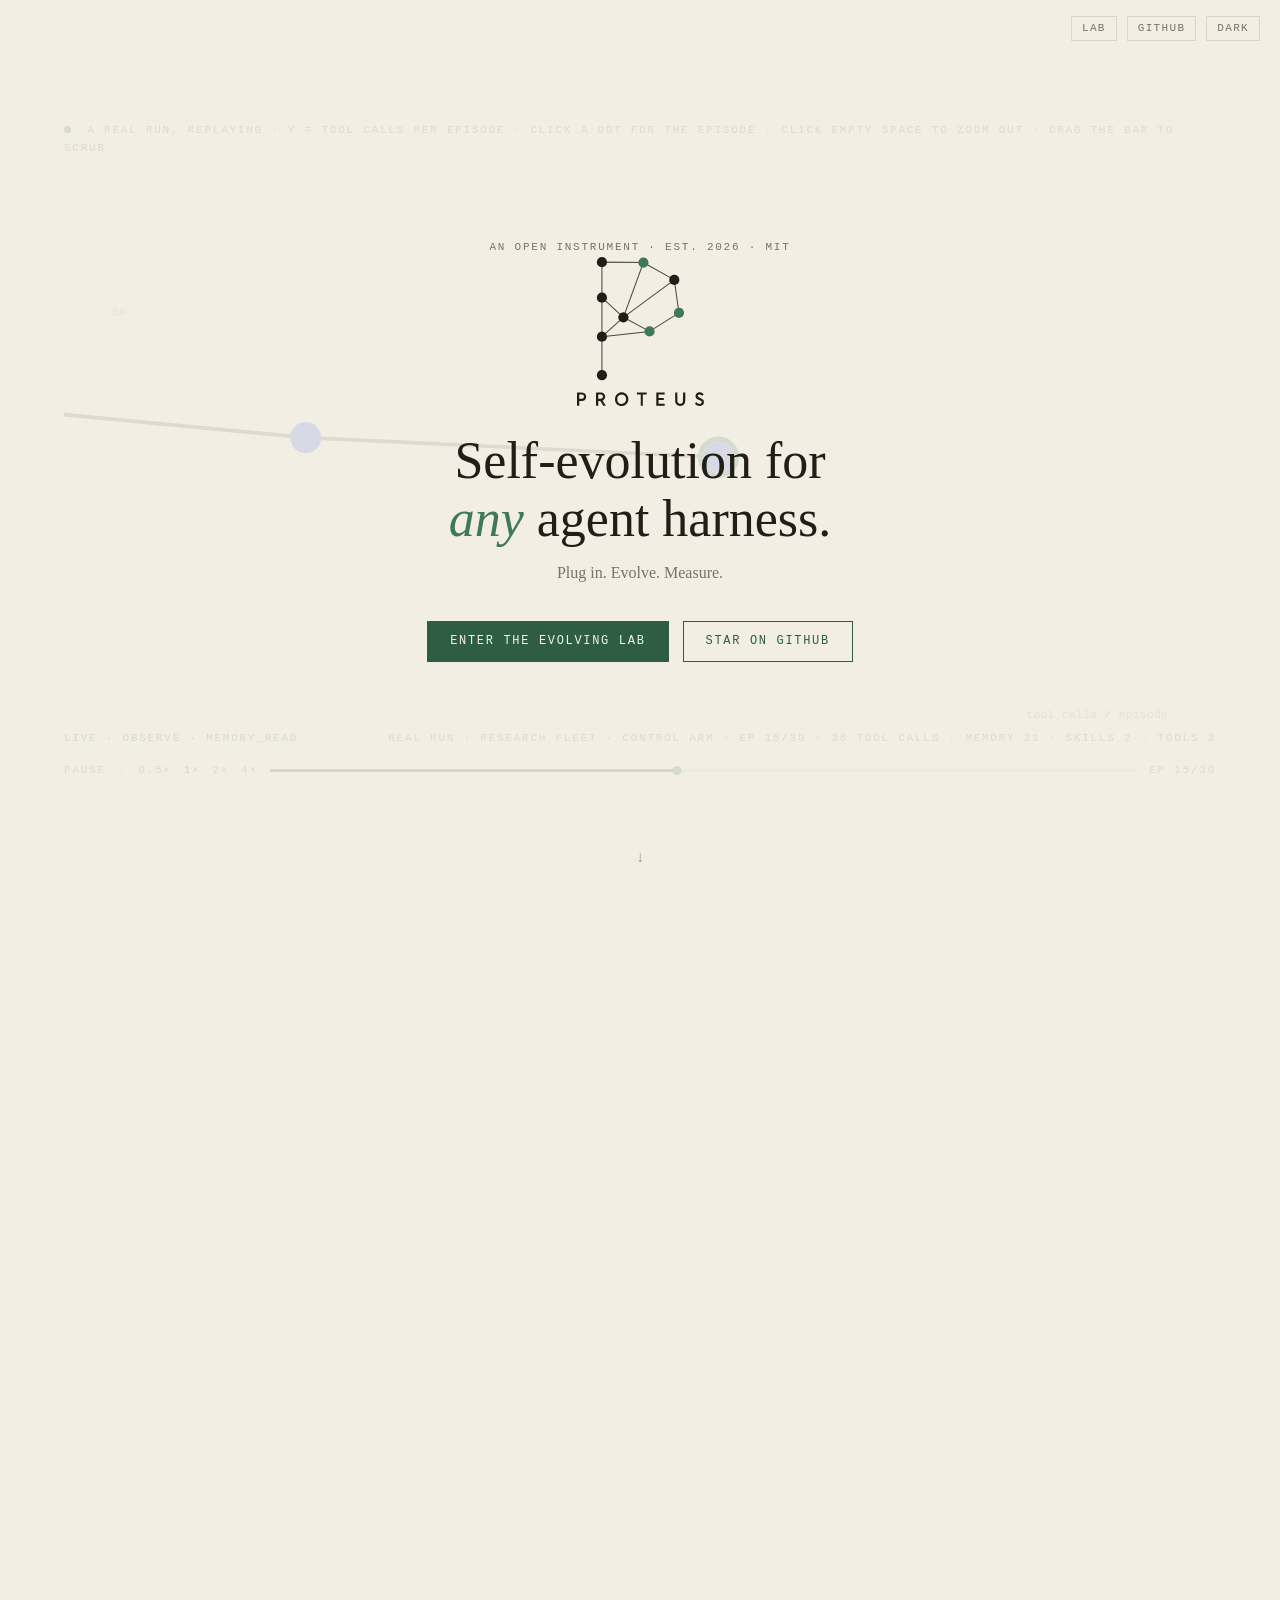
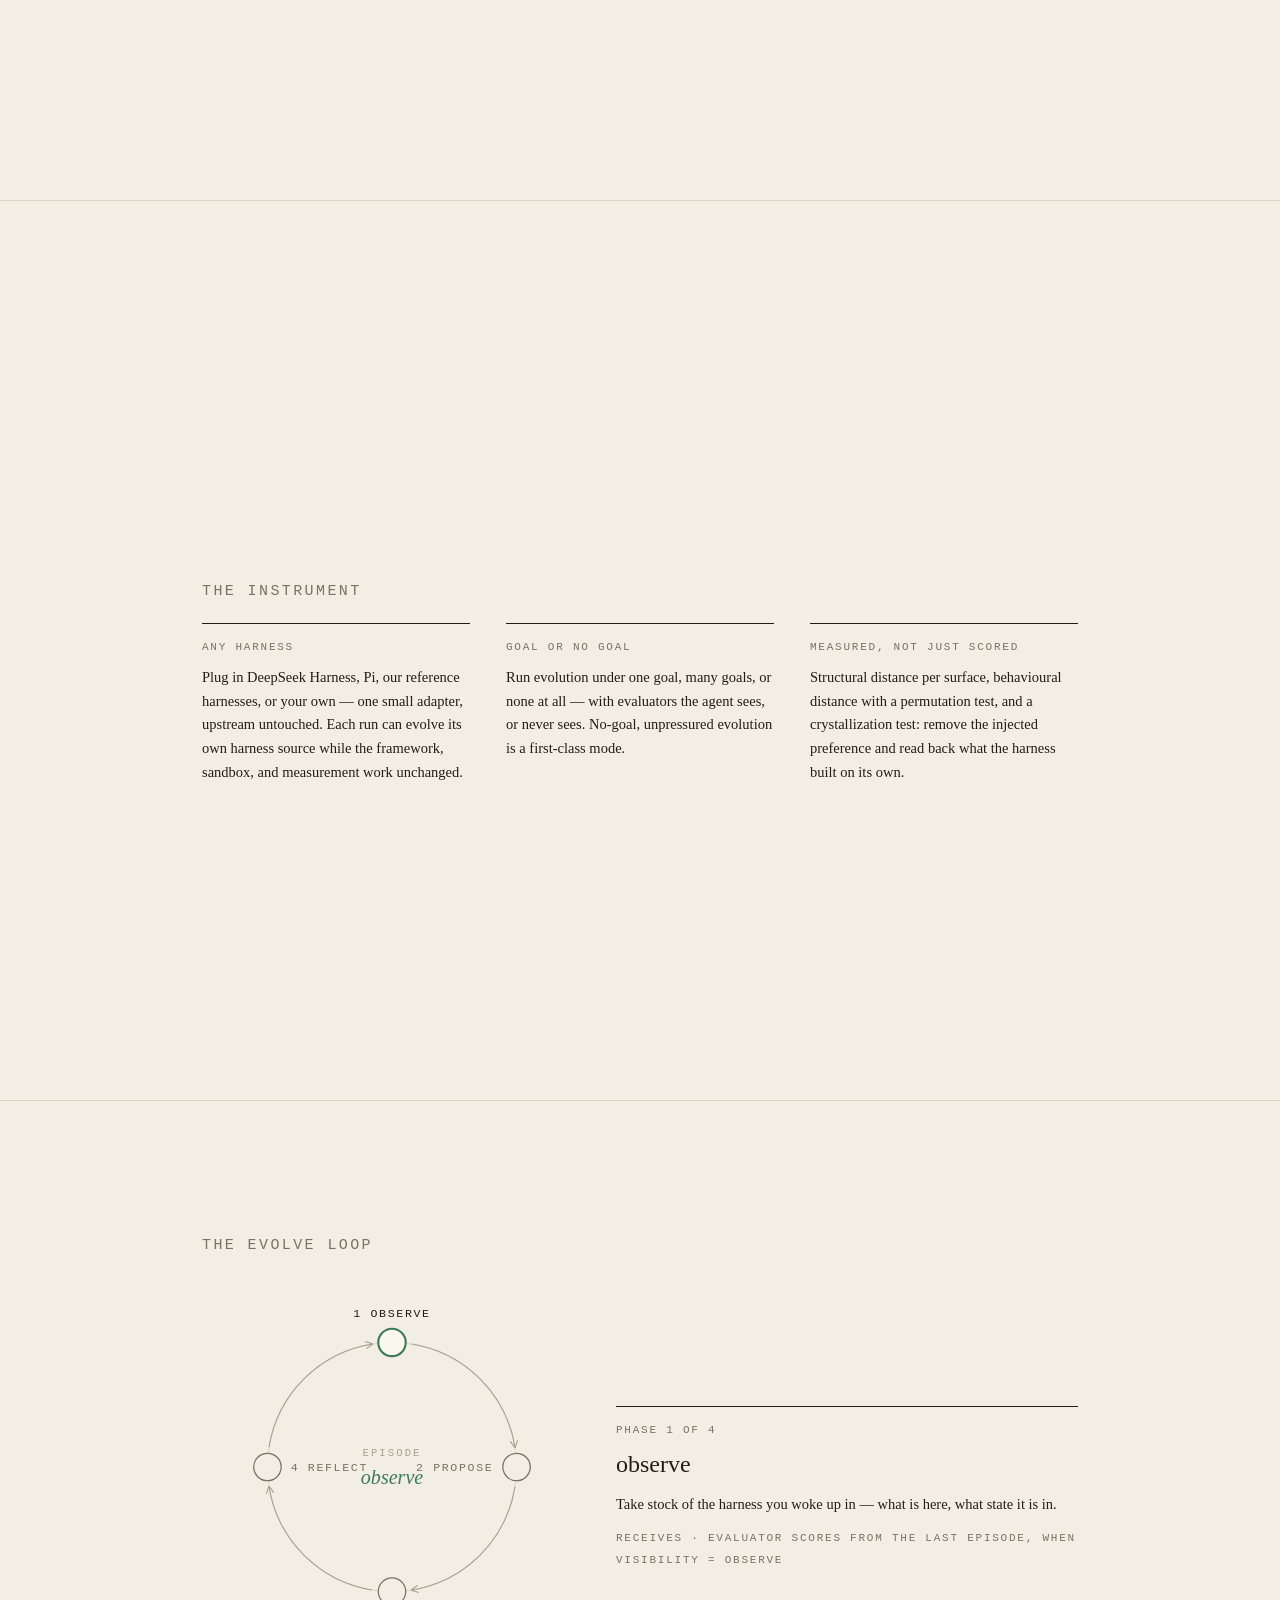
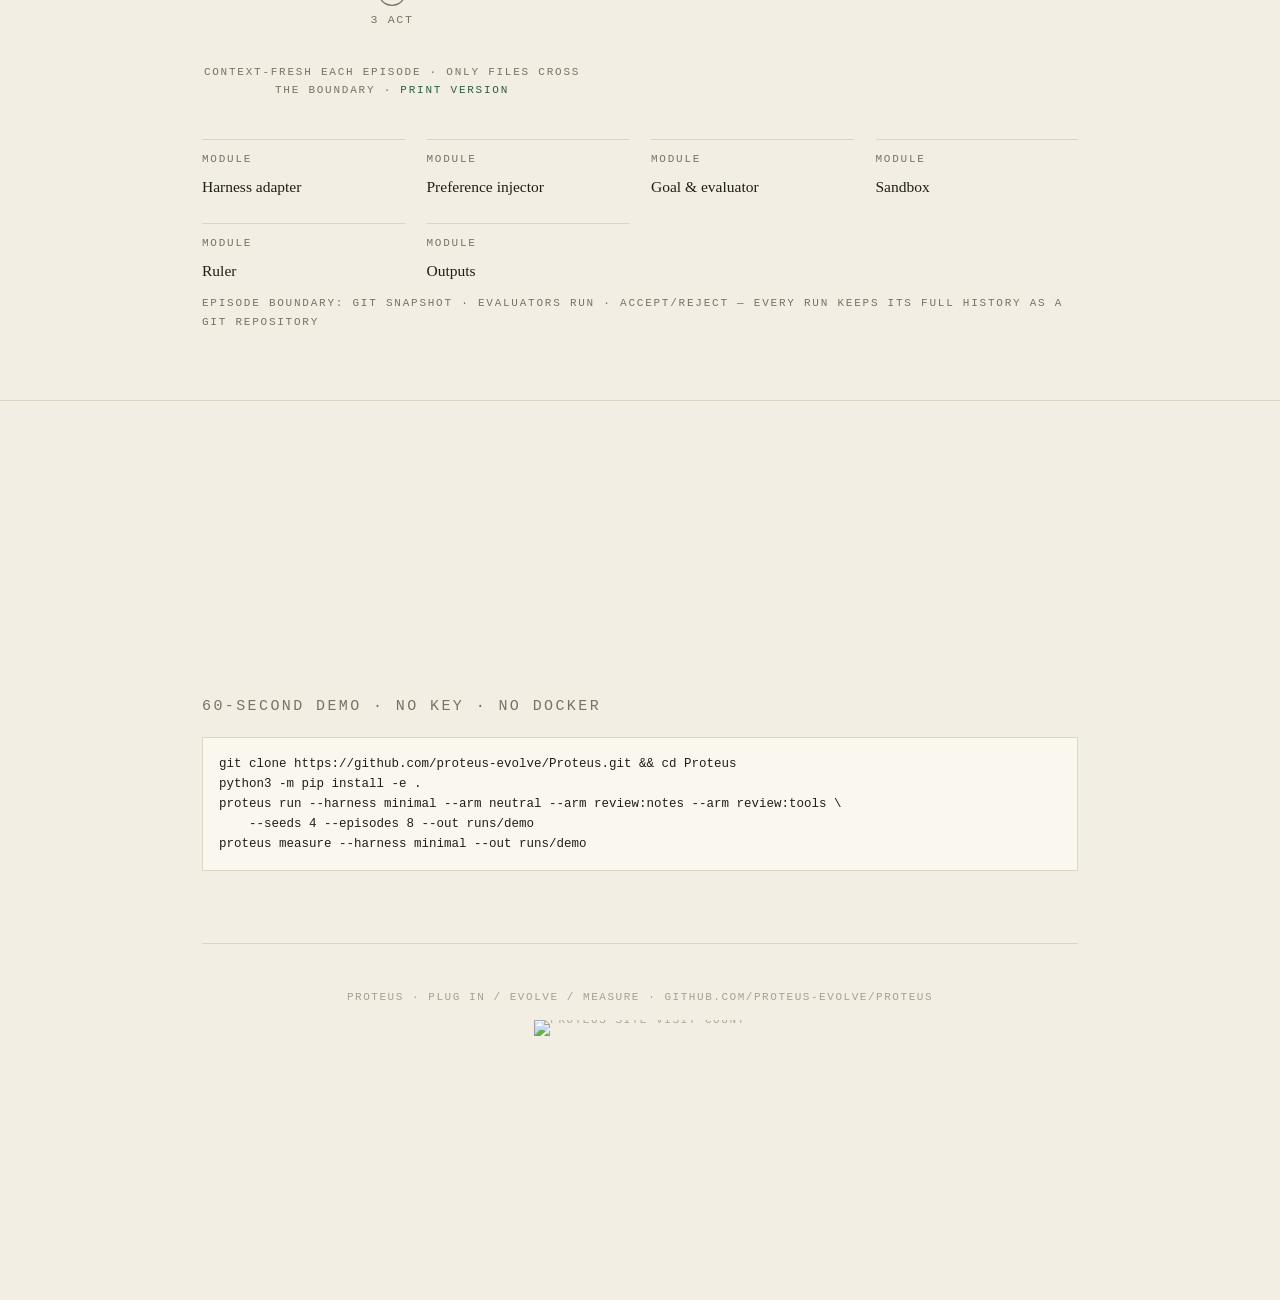
==== commit a3624f1f: "docs: align guides with the current release" ====
--- a/web/static/index.html
+++ b/web/static/index.html
@@ -208,8 +208,8 @@
     <div class="card">
       <h3>Any harness</h3>
       Plug in DeepSeek Harness, Pi, our reference harnesses, or your own — one small
-      adapter, no harness code modified. The framework, sandbox, and measurement work
-      unchanged.
+      adapter, upstream untouched. Each run can evolve its own harness source while the
+      framework, sandbox, and measurement work unchanged.
     </div>
     <div class="card">
       <h3>Goal or no goal</h3>
@@ -402,13 +402,20 @@
 
 <section class="page"><div class="wrap">
   <h2>60-second demo · no key · no docker</h2>
-  <pre class="cmd">pip install proteus-evolve   # or: git clone github.com/proteus-evolve/Proteus && pip install -e .
+  <pre class="cmd">git clone https://github.com/proteus-evolve/Proteus.git && cd Proteus
+python3 -m pip install -e .
 proteus run --harness minimal --arm neutral --arm review:notes --arm review:tools \
     --seeds 4 --episodes 8 --out runs/demo
 proteus measure --harness minimal --out runs/demo</pre>
 
   <footer class="site">Proteus · plug in / evolve / measure ·
-<a href="https://github.com/proteus-evolve/Proteus">github.com/proteus-evolve/Proteus</a></footer>
+    <a href="https://github.com/proteus-evolve/Proteus">github.com/proteus-evolve/Proteus</a>
+    <a class="site-counter" href="https://hits.sh/proteus-evolve.github.io/"
+      aria-label="View public site visit statistics">
+      <img src="https://hits.sh/proteus-evolve.github.io.svg?view=total&amp;style=flat-square&amp;label=site%20visits&amp;color=2E5D43&amp;labelColor=7A7263"
+        alt="Proteus site visit count" height="20" decoding="async">
+    </a>
+  </footer>
 </div></section>
 
 
--- a/web/static/assets/site.css
+++ b/web/static/assets/site.css
@@ -122,6 +122,10 @@
   text-align:center; padding:44px 0 30px; border-top:1px solid var(--rule);
   margin-top:72px }
 footer.site a { color:var(--dim) }
+footer.site .site-counter { display:block; width:max-content; margin:14px auto 0;
+  line-height:0; opacity:.9 }
+footer.site .site-counter:hover { opacity:1; text-decoration:none }
+footer.site .site-counter img { display:block; height:20px; width:auto }
 
 /* explicit theme choice overrides the OS preference, both ways */
 :root[data-theme="dark"] {
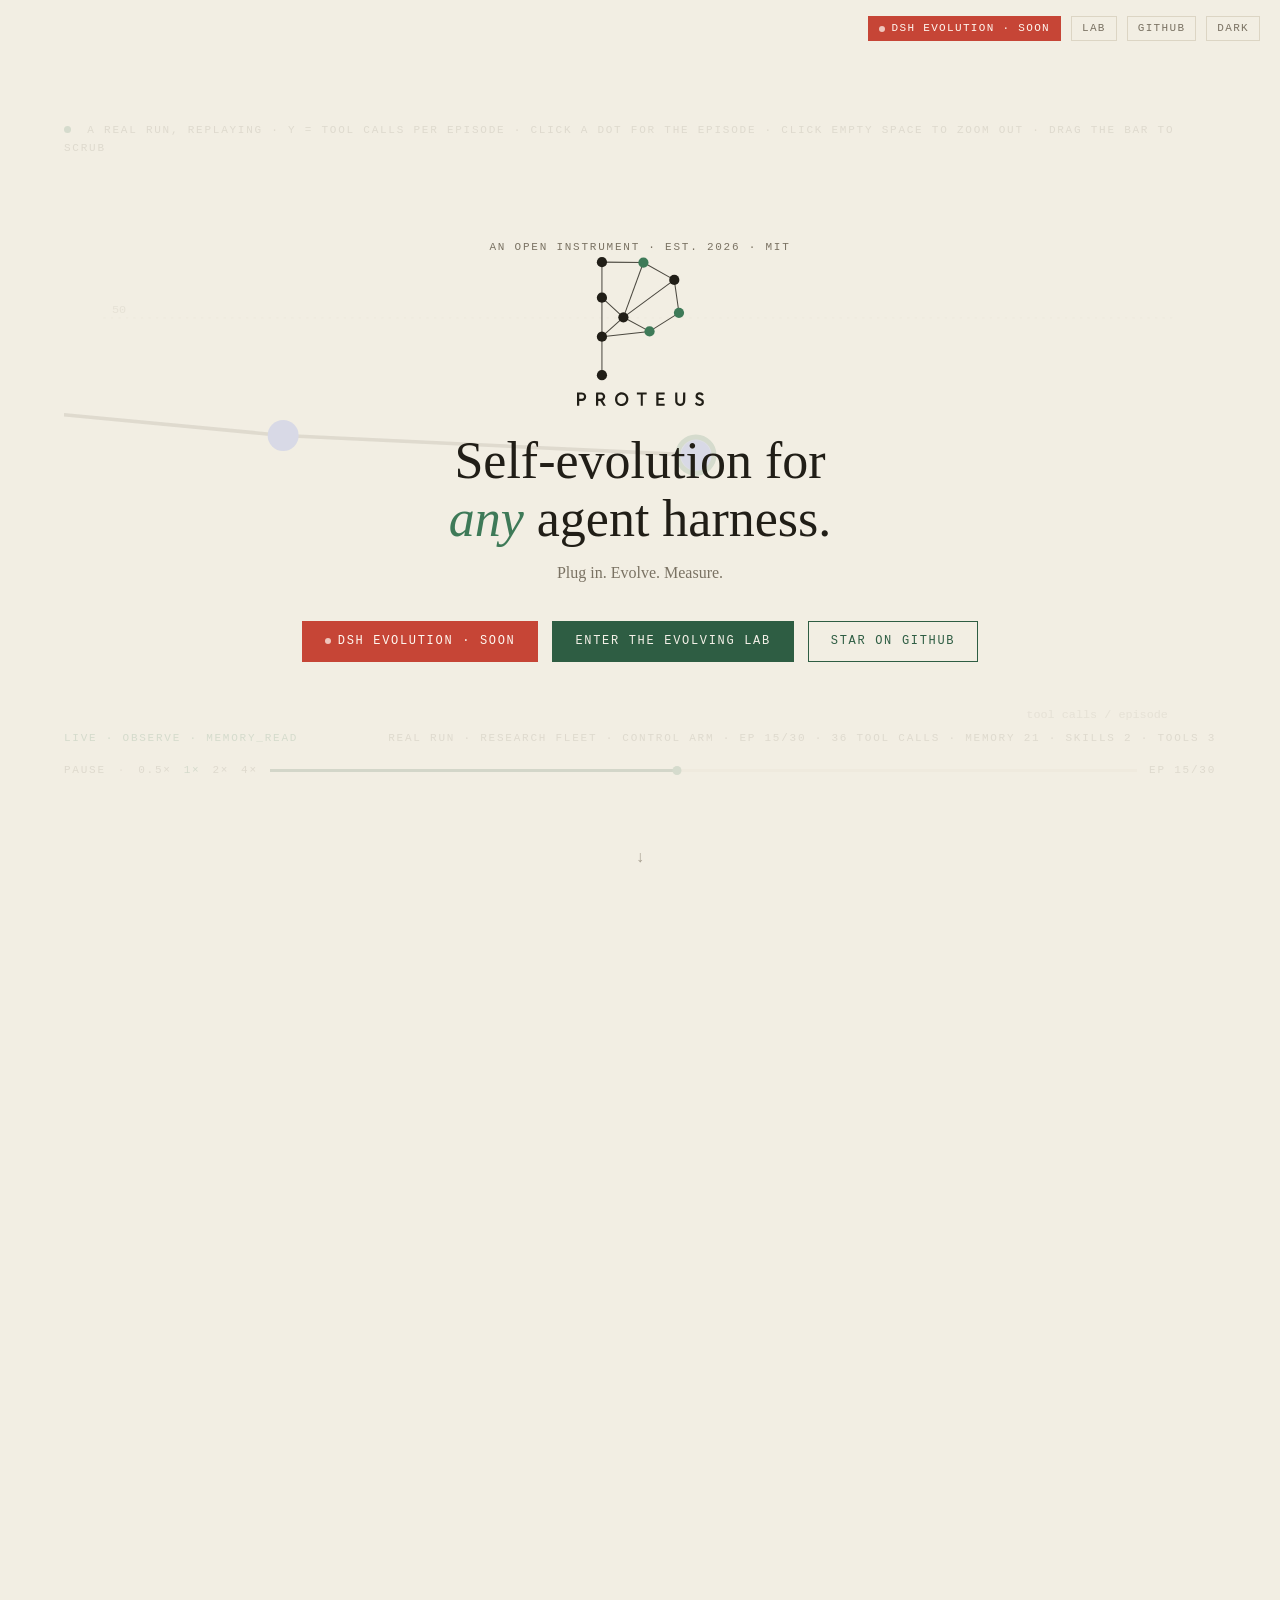
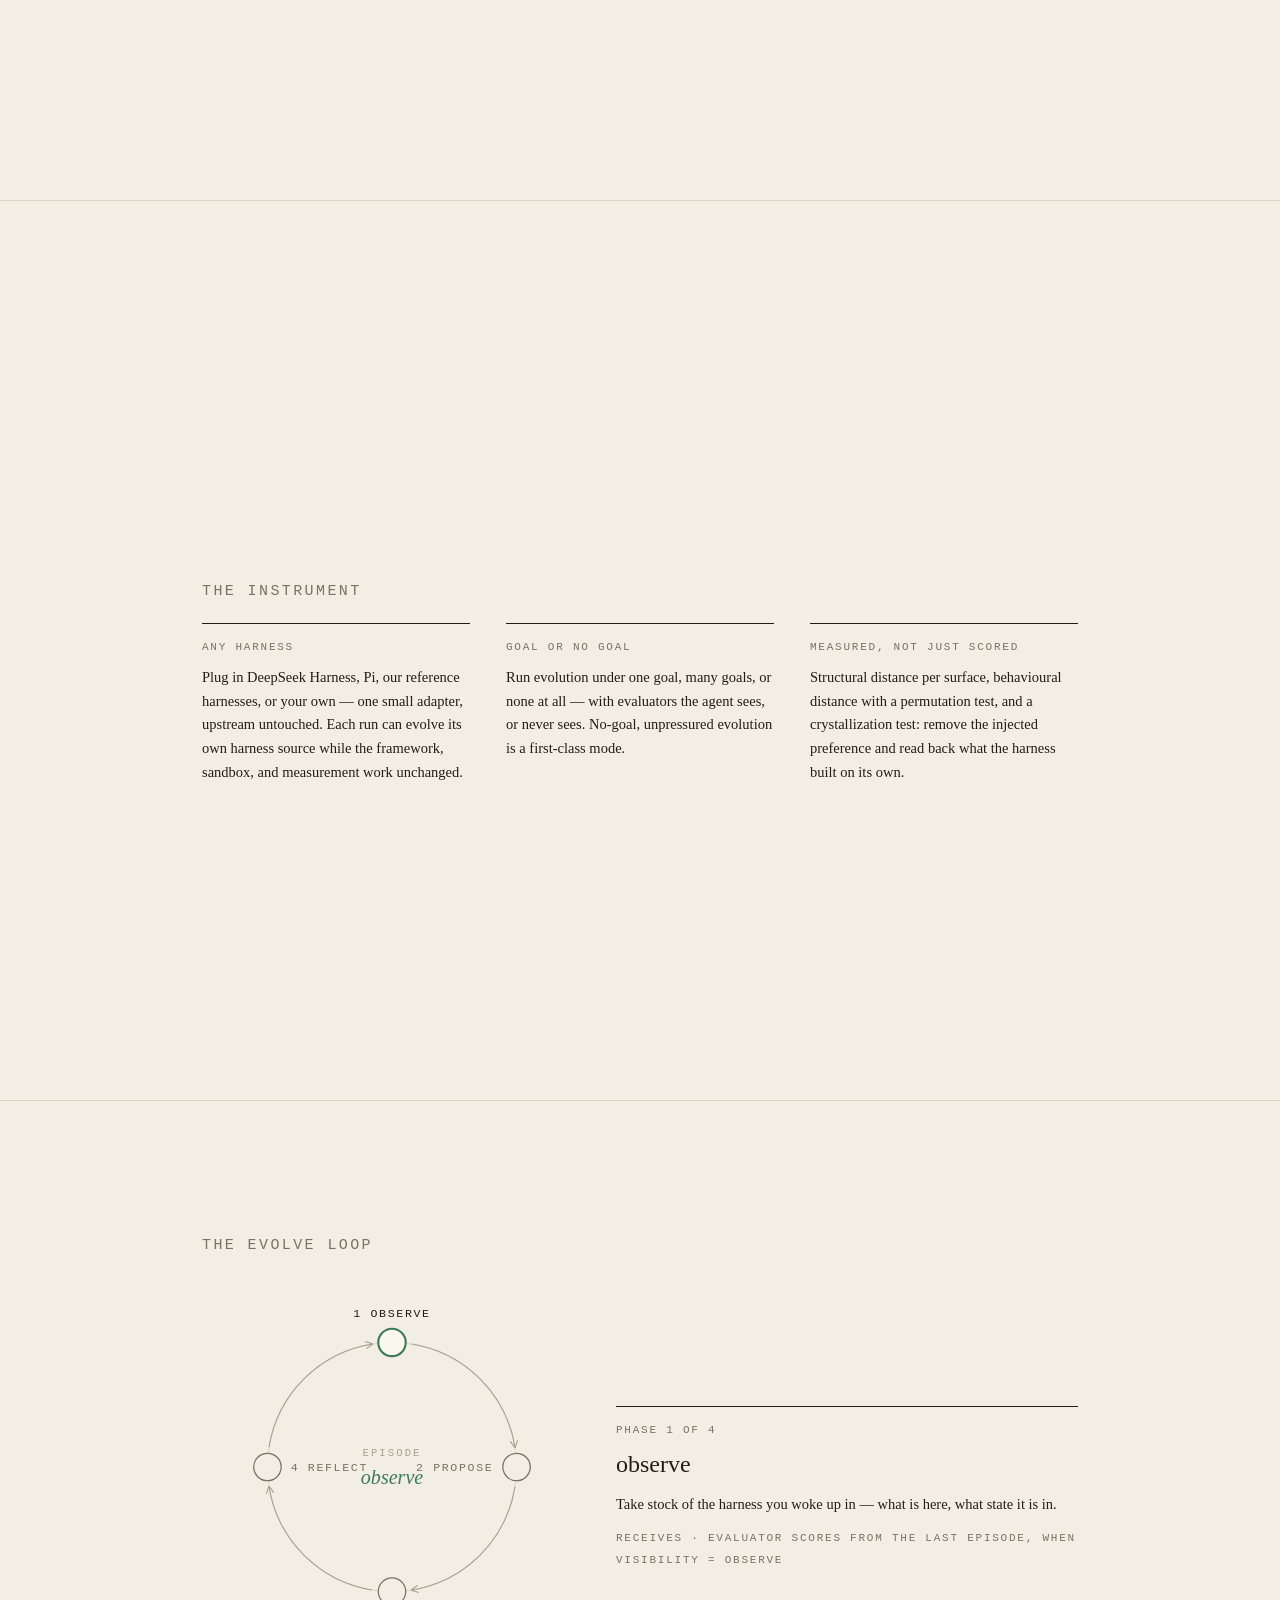
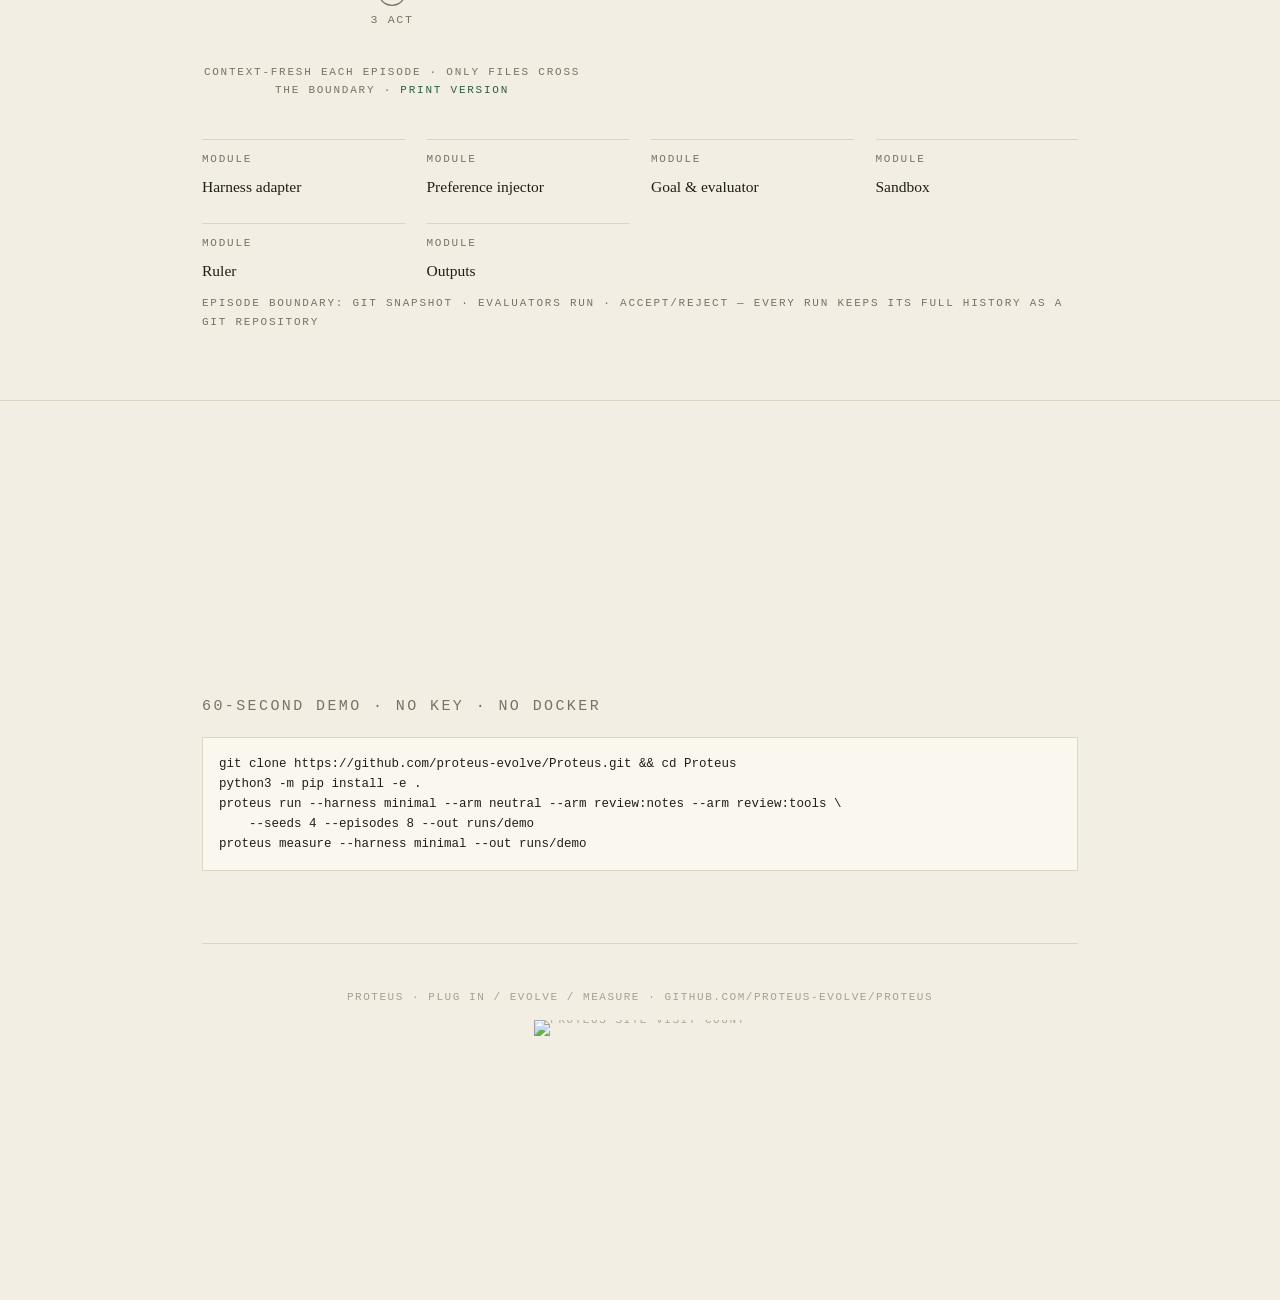
==== commit 862b9265: "feat(example): add DSH audio evolution experiment" ====
--- a/web/static/index.html
+++ b/web/static/index.html
@@ -81,6 +81,8 @@
 </head>
 <body>
 <nav id="corner-nav">
+  <a class="live-link" data-live-status="scheduled" href="playground.html#live-campaign">
+    <span class="live-indicator" aria-hidden="true"></span><span data-live-label>DSH evolution</span></a>
   <a href="playground.html">Lab</a>
   <a href="https://github.com/proteus-evolve/Proteus">GitHub</a>
   <button id="theme-btn" type="button" aria-label="switch theme"></button>
@@ -187,6 +189,8 @@
     agent harness.</h1>
   <div class="slog" style="color:var(--soft)">Plug in. Evolve. Measure.</div>
   <div class="cta hero-cta">
+    <a class="btn live-link" data-live-status="scheduled" href="playground.html#live-campaign">
+      <span class="live-indicator" aria-hidden="true"></span><span data-live-label>Watch DSH evolve</span></a>
     <a class="btn primary" href="playground.html">Enter the evolving lab</a>
     <a class="btn" href="https://github.com/proteus-evolve/Proteus">Star on GitHub</a>
   </div>
@@ -1065,6 +1069,38 @@
     e.isIntersecting && e.intersectionRatio > .45));
 }, {threshold:[.45]}).observe(traceSec);
 </script>
+<script>
+// The landing page carries only campaign status. The Lab loads the full privacy-reduced
+// episode feed and renders the trajectory, diffs, measurements, and expandable details.
+async function refreshDshLiveLinks() {
+  try {
+    const response = await fetch(`assets/dsh-audio-live.json?t=${Date.now()}`, {cache:"no-store"});
+    if (!response.ok) return;
+    const data = await response.json();
+    const status = data.status || "scheduled";
+    const complete = data.episodes?.length || 0;
+    const target = Number(data.episodes_target || 12);
+    const labels = {
+      scheduled:"DSH evolution · soon",
+      starting:"DSH evolution · starting",
+      paused:`DSH evolution · ${complete}/${target}`,
+      error:`DSH evolution · ${complete}/${target}`,
+      complete:"DSH evolution · replay",
+      running:`Live · DSH ${complete}/${target}`
+    };
+    document.querySelectorAll(".live-link").forEach(link => {
+      link.dataset.liveStatus = status;
+      const label = link.querySelector("[data-live-label]");
+      if (label) label.textContent = labels[status] || `DSH evolution · ${complete}/${target}`;
+      link.setAttribute("aria-label", `${labels[status] || "DSH evolution"}. Open the public evolution trace.`);
+    });
+  } catch (_) {
+    // Keep the scheduled label when the feed is temporarily unavailable.
+  }
+}
+refreshDshLiveLinks();
+setInterval(refreshDshLiveLinks, 15000);
+</script>
 <script src="assets/theme.js"></script>
 </body>
 </html>
--- a/web/static/assets/site.css
+++ b/web/static/assets/site.css
@@ -5,17 +5,9 @@
 :root {
   --bg:#F2EEE3; --panel:#FAF7EF; --ink:#211E17; --soft:#7A7263; --dim:#A8A091;
   --rule:#DCD5C4; --anchor:#2E5D43; --anchor-hi:#3E7A58; --anchor-ink:#F4F1E8;
-  --bad:#A8402E;
+  --bad:#A8402E; --live:#C64536; --live-hi:#A93428; --live-ink:#FFF8F1;
   --s-notes:#4F6DF5; --s-tools:#E8833A; --s-skills:#3FA96E; --s-instr:#9A7BD6;
   --s-none:#D8D1C0;
-}
-@media (prefers-color-scheme: dark) {
-  :root:not([data-theme="light"]) {
-    --bg:#0B0A09; --panel:#141210; --ink:#F4EFE6; --soft:#9C948A; --dim:#5C564E;
-    --rule:#2A2621; --anchor:#7FB598; --anchor-hi:#9CCBB0; --anchor-ink:#10140F;
-    --bad:#E86A50;
-    --s-none:#3A362F;
-  }
 }
 * { box-sizing:border-box; margin:0 }
 body { background:var(--bg); color:var(--ink);
@@ -127,16 +119,16 @@
 footer.site .site-counter:hover { opacity:1; text-decoration:none }
 footer.site .site-counter img { display:block; height:20px; width:auto }
 
-/* explicit theme choice overrides the OS preference, both ways */
+/* The campaign defaults to the light paper palette; dark remains an explicit choice. */
 :root[data-theme="dark"] {
   --bg:#0B0A09; --panel:#141210; --ink:#F4EFE6; --soft:#9C948A; --dim:#5C564E;
   --rule:#2A2621; --anchor:#7FB598; --anchor-hi:#9CCBB0; --anchor-ink:#10140F;
-  --bad:#E86A50; --s-none:#3A362F;
+  --bad:#E86A50; --live:#E85D4C; --live-hi:#F07160; --live-ink:#160A07;
 }
 :root[data-theme="light"] {
   --bg:#F2EEE3; --panel:#FAF7EF; --ink:#211E17; --soft:#7A7263; --dim:#A8A091;
   --rule:#DCD5C4; --anchor:#2E5D43; --anchor-hi:#3E7A58; --anchor-ink:#F4F1E8;
-  --bad:#A8402E; --s-none:#D8D1C0;
+  --bad:#A8402E; --live:#C64536; --live-hi:#A93428; --live-ink:#FFF8F1;
 }
 :root { --logo-accent: var(--anchor-hi) }
 
@@ -165,3 +157,22 @@
   text-decoration: none; display: inline-block }
 #theme-btn:hover, header.site nav a:hover, #corner-nav a:hover {
   color: var(--anchor); border-color: var(--anchor); text-decoration: none }
+
+/* Campaign links are the one deliberate interruption to the green navigation system:
+   they remain red in both themes so a live public run is visible at first glance. */
+#corner-nav a.live-link, header.site nav a.live-link, .btn.live-link {
+  display:inline-flex; align-items:center; gap:7px; background:var(--live);
+  border-color:var(--live); color:var(--live-ink) }
+#corner-nav a.live-link:hover, header.site nav a.live-link:hover, .btn.live-link:hover {
+  background:var(--live-hi); border-color:var(--live-hi); color:var(--live-ink) }
+.live-indicator { width:6px; height:6px; border-radius:50%; background:currentColor;
+  flex:none; opacity:.72 }
+.live-link[data-live-status="running"] .live-indicator,
+.live-link[data-live-status="starting"] .live-indicator {
+  animation:live-indicator-pulse 1.5s ease-in-out infinite }
+@keyframes live-indicator-pulse {
+  50% { opacity:.25; transform:scale(.68) }
+}
+@media (prefers-reduced-motion: reduce) {
+  .live-link .live-indicator { animation:none !important }
+}
